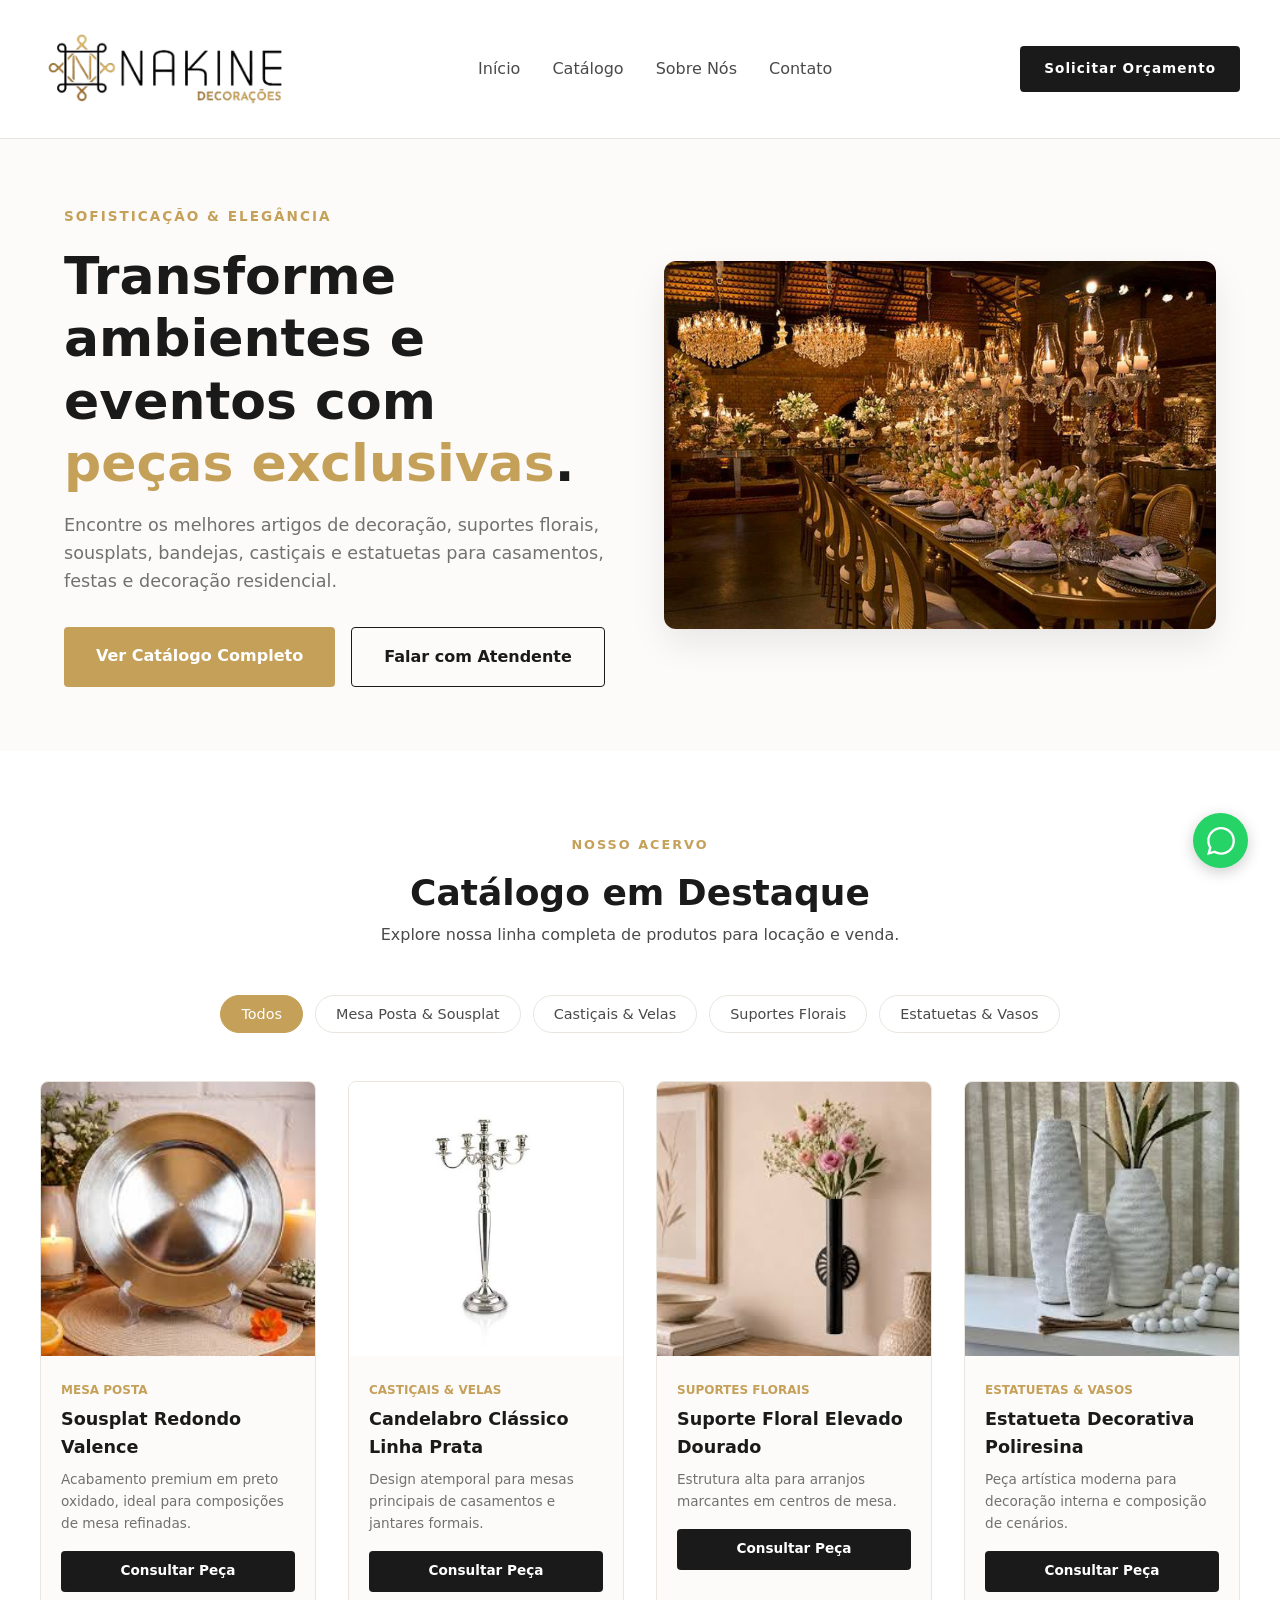
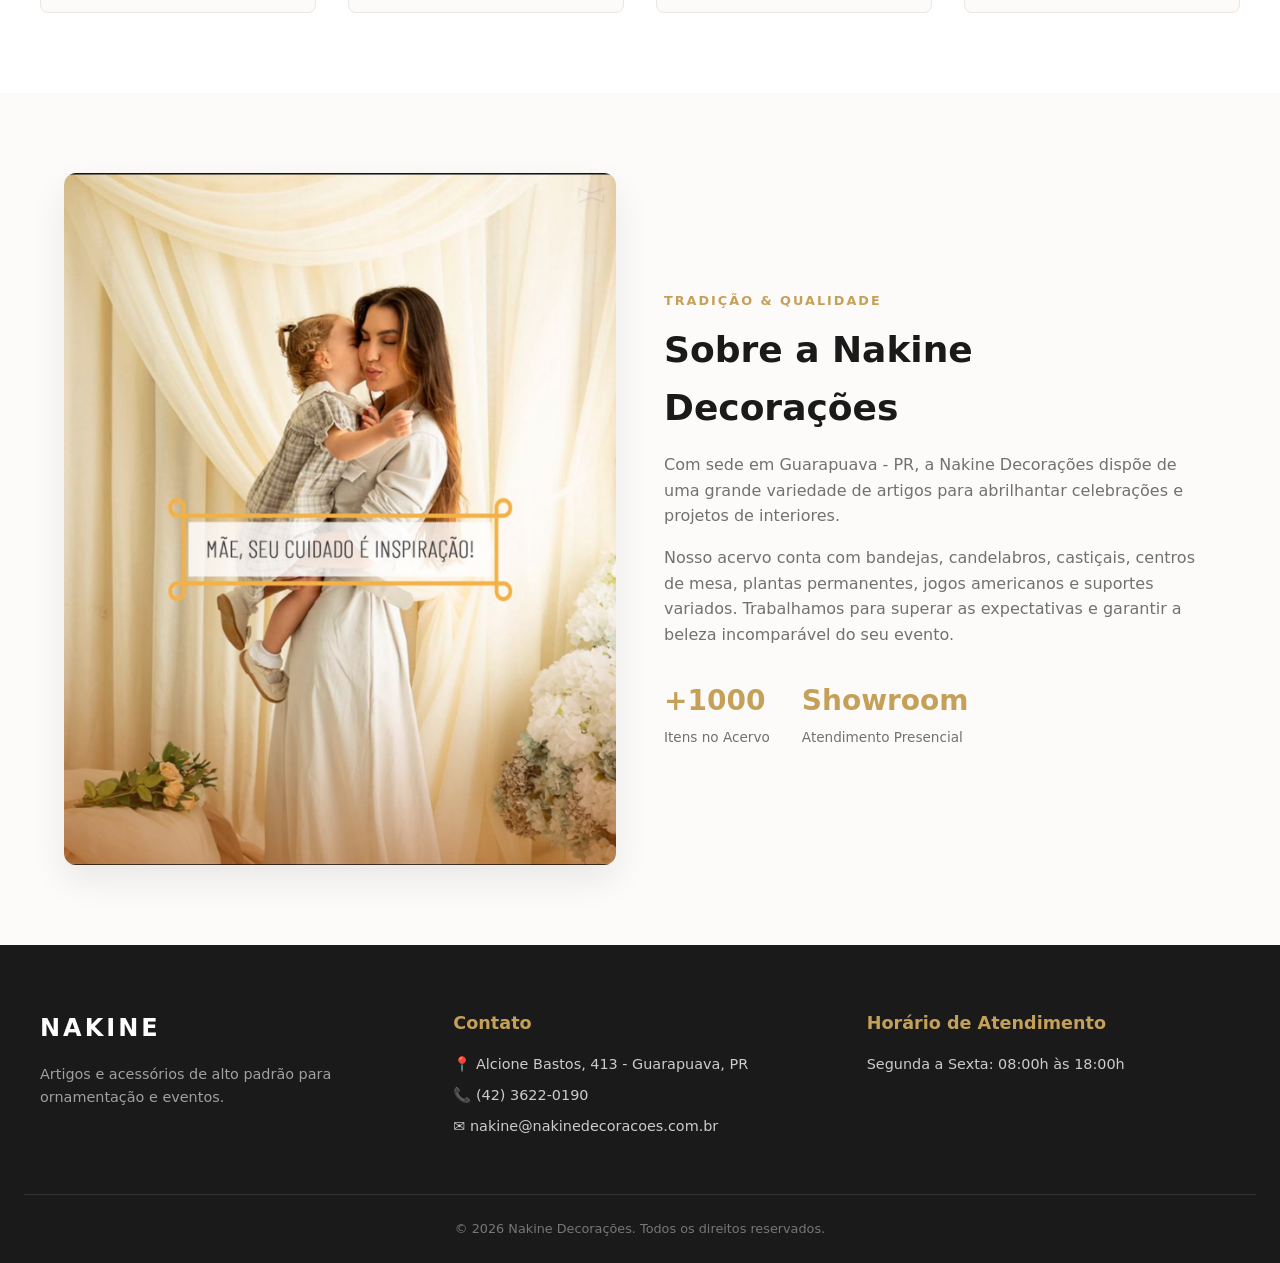
==== index.html @ 9004ef29 "Add files via upload" ====
<!DOCTYPE html>
<html lang="pt-BR" class="scroll-smooth">
<head>
    
    <meta charset="UTF-8">
    <meta name="viewport" content="width=device-width, initial-scale=1.0">
    <link rel="icon" type="image/png" href="xcon.png">
    <title>Nakine Decorações | Artigos de Decoração & Eventos</title>
    <link rel="stylesheet" href="style.css">
</head>
<body class="pagina-body">

    <!-- ========================================== -->
    <!-- CABEÇALHO / NAVBAR                         -->
    <!-- ========================================== -->
    <header class="cabecalho-principal">
        <div class="cabecalho-conteudo">
            
            <div class="menu-logo">
               
                <div class="logo-container">
                     <img src="logo.png" alt="Nakine Decorações" class="logo-img">
                 </div>
    
            </div>

            <nav class="navegacao-menu">
                <a href="#inicio" class="link-menu">Início</a>
                <a href="#catalogo" class="link-menu">Catálogo</a>
                <a href="#sobre" class="link-menu">Sobre Nós</a>
                <a href="#contato" class="link-menu">Contato</a>
            </nav>

            <a href="https://wa.me/554236220190?text=Olá!%20Vim%20pelo%20site%20da%20Nakine%20e%20gostaria%20de%20solicitar%20um%20orçamento." 
               target="_blank" 
               class="botao-contato-topo">
               Solicitar Orçamento
            </a>

        </div>
    </header>


    <!-- ========================================== -->
    <!-- HERO SECTION (SEÇÃO PRINCIPAL)             -->
    <!-- ========================================== -->
    <section id="inicio" class="secao-hero">
        <div class="hero-conteudo">
            <div class="hero-grid">
                
                <div class="hero-coluna-texto">
                    <span class="hero-selo">Sofisticação & Elegância</span>
                    <h1 class="hero-titulo">
                        Transforme ambientes e eventos com <span class="destaque-dourado">peças exclusivas</span>.
                    </h1>
                    <p class="hero-descricao">
                        Encontre os melhores artigos de decoração, suportes florais, sousplats, bandejas, castiçais e estatuetas para casamentos, festas e decoração residencial.
                    </p>

                    <div class="hero-botoes">
                        <a href="#catalogo" class="botao-principal">Ver Catálogo Completo</a>
                        <a href="https://wa.me/554236220190?text=Olá!%20Gostaria%20de%20falar%20com%20um%20atendente." target="_blank" class="botao-secundario">Falar com Atendente</a>
                    </div>
                </div>

                <div class="hero-coluna-imagem">
                    <div class="hero-card-destaque">
                        <img src="img/buffet.jpg" alt="Decoração Nakine" class="hero-imagem">
                    </div>
                </div>

            </div>
        </div>
    </section>


    <!-- ========================================== -->
    <!-- CATÁLOGO DE PRODUTOS                       -->
    <!-- ========================================== -->
    <section id="catalogo" class="secao-catalogo">
        <div class="catalogo-conteudo">
            
            <div class="secao-cabecalho">
                <span class="tag-subtitulo">Nosso Acervo</span>
                <h2 class="secao-titulo">Catálogo em Destaque</h2>
                <p class="secao-descricao">Explore nossa linha completa de produtos para locação e venda.</p>
            </div>

          <div class="catalogo-filtros">
    <!-- A etiqueta 'todos' mostra tudo -->
    <button class="btn-filtro ativo" data-categoria="todos">Todos</button>
    
    <!-- A etiqueta 'souplat' vai filtrar só souplats -->
    <button class="btn-filtro" data-categoria="souplat">Mesa Posta & Sousplat</button>
    
    <!-- A etiqueta 'casticais' vai filtrar só castiçais -->
    <button class="btn-filtro" data-categoria="casticais">Castiçais & Velas</button>

    <!-- A etiqueta 'florais' vai filtrar só suportes florais-->
    <button class="btn-filtro" data-categoria="florais">Suportes Florais</button>

    <!--A etiqueta 'estatuetas_vasos' vai filtrar só Estatuetas e vasos-->
    <button class="btn-filtro" data-categoria="estatuetas_vasos">Estatuetas & Vasos</button>
</div>

            <!-- Grid de Produtos -->
            <div class="catalogo-grid">

                <!-- Produto 1 -->
                <div class="card-produto" data-categoria="souplat">
                    <div class="wrapper-imagem-produto">
                        <img src="img/souplat.jpg" alt="Sousplat Redondo" class="imagem-produto">
                    </div>
                    <div class="info-produto">
                        <span class="categoria-produto">Mesa Posta</span>
                        <h3 class="titulo-produto">Sousplat Redondo Valence</h3>
                        <p class="descricao-produto">Acabamento premium em preto oxidado, ideal para composições de mesa refinadas.</p>
                        <a href="https://wa.me/554236220190?text=Olá!%20Gostaria%20de%20saber%20mais%20sobre%20o%20Sousplat%20Redondo%20Valence." target="_blank" class="btn-produto-orcamento">Consultar Peça</a>
                    </div>
                </div>

                <!-- Produto 2 -->
                <div class="card-produto" data-categoria="casticais">
                    <div class="wrapper-imagem-produto">
                        <img src="img/candelabro.jpg" alt="Candelabro Prata" class="imagem-produto">
                    </div>
                    <div class="info-produto">
                        <span class="categoria-produto">Castiçais & Velas</span>
                        <h3 class="titulo-produto">Candelabro Clássico Linha Prata</h3>
                        <p class="descricao-produto">Design atemporal para mesas principais de casamentos e jantares formais.</p>
                        <a href="https://wa.me/554236220190?text=Olá!%20Gostaria%20de%20saber%20mais%20sobre%20o%20Candelabro%20Clássico." target="_blank" class="btn-produto-orcamento">Consultar Peça</a>
                    </div>
                </div>

                <!-- Produto 3 -->
                <div class="card-produto" data-categoria="florais">
                    <div class="wrapper-imagem-produto">
                        <img src="img/florais.jpg" alt="Suporte Floral" class="imagem-produto">
                    </div>
                    <div class="info-produto">
                        <span class="categoria-produto">Suportes Florais</span>
                        <h3 class="titulo-produto">Suporte Floral Elevado Dourado</h3>
                        <p class="descricao-produto">Estrutura alta para arranjos marcantes em centros de mesa.</p>
                        <a href="https://wa.me/554236220190?text=Olá!%20Gostaria%20de%20saber%20mais%20sobre%20o%20Suporte%20Floral%20Elevado." target="_blank" class="btn-produto-orcamento">Consultar Peça</a>
                    </div>
                </div>

                <!-- Produto 4 -->
                <div class="card-produto" data-categoria="estatuetas_vasos">
                    <div class="wrapper-imagem-produto">
                        <img src="img/vasos.jpg" alt="Estatueta Poliresina" class="imagem-produto">
                    </div>
                    <div class="info-produto">
                        <span class="categoria-produto">Estatuetas & Vasos</span>
                        <h3 class="titulo-produto">Estatueta Decorativa Poliresina</h3>
                        <p class="descricao-produto">Peça artística moderna para decoração interna e composição de cenários.</p>
                        <a href="https://wa.me/554236220190?text=Olá!%20Gostaria%20de%20saber%20mais%20sobre%20a%20Estatueta%20Poliresina." target="_blank" class="btn-produto-orcamento">Consultar Peça</a>
                    </div>
                </div>

            </div>
        </div>
    </section>


    <!-- ========================================== -->
    <!-- SOBRE NÓS                                  -->
    <!-- ========================================== -->
    <section id="sobre" class="secao-sobre">
        <div class="sobre-conteudo">
            <div class="sobre-grid">
                
                <div class="sobre-imagem-box">
                    <img src="img/sobre.jpeg" alt="Showroom Nakine" class="sobre-imagem">
                </div>

                <div class="sobre-texto-box">
                    <span class="tag-subtitulo">Tradição & Qualidade</span>
                    <h2 class="secao-titulo">Sobre a Nakine Decorações</h2>
                    <p class="texto-paragrafo">
                        Com sede em Guarapuava - PR, a Nakine Decorações dispõe de uma grande variedade de artigos para abrilhantar celebrações e projetos de interiores.
                    </p>
                    <p class="texto-paragrafo">
                        Nosso acervo conta com bandejas, candelabros, castiçais, centros de mesa, plantas permanentes, jogos americanos e suportes variados. Trabalhamos para superar as expectativas e garantir a beleza incomparável do seu evento.
                    </p>

                    <div class="sobre-destaques-grid">
                        <div class="item-destaque">
                            <span class="numero-destaque">+1000</span>
                            <span class="legenda-destaque">Itens no Acervo</span>
                        </div>
                        <div class="item-destaque">
                            <span class="numero-destaque">Showroom</span>
                            <span class="legenda-destaque">Atendimento Presencial</span>
                        </div>
                    </div>
                </div>

            </div>
        </div>
    </section>


    <!-- ========================================== -->
    <!-- RODAPÉ & CONTATO                           -->
    <!-- ========================================== -->
    <footer id="contato" class="rodape-principal">
        <div class="rodape-conteudo">
            
            <div class="rodape-coluna">
                <span class="menu-logo-texto cor-branca">NAKINE</span>
                <p class="rodape-descricao">Artigos e acessórios de alto padrão para ornamentação e eventos.</p>
            </div>

            <div class="rodape-coluna">
                <h4 class="rodape-titulo">Contato</h4>
                <p class="rodape-info">📍 Alcione Bastos, 413 - Guarapuava, PR</p>
                <p class="rodape-info">📞 (42) 3622-0190</p>
                <p class="rodape-info">✉️ nakine@nakinedecoracoes.com.br</p>
            </div>

            <div class="rodape-coluna">
                <h4 class="rodape-titulo">Horário de Atendimento</h4>
                <p class="rodape-info">Segunda a Sexta: 08:00h às 18:00h</p>
            </div>

        </div>

        <div class="rodape-bottom">
            <p>© 2026 Nakine Decorações. Todos os direitos reservados.</p>
        </div>
    </footer>

    <!-- Botão Flutuante do WhatsApp -->
    <a href="https://wa.me/554236220190?text=Olá!%20Gostaria%20de%20tirar%20uma%20dúvida." target="_blank" class="whatsapp-flutuante" aria-label="Contato WhatsApp">
        <svg viewBox="0 0 24 24" class="icone-whatsapp">
            <path fill="currentColor" d="M.057 24l1.687-6.163c-1.041-1.804-1.588-3.849-1.587-5.946.003-6.556 5.338-11.891 11.893-11.891 3.181.001 6.167 1.24 8.413 3.488 2.245 2.248 3.481 5.236 3.48 8.414-.003 6.557-5.338 11.892-11.893 11.892-1.99-.001-3.951-.5-5.688-1.448l-6.305 1.654zm6.597-3.807c1.676.995 3.276 1.591 5.392 1.592 5.448 0 9.886-4.434 9.889-9.885.002-5.462-4.415-9.89-9.881-9.892-5.452 0-9.887 4.434-9.889 9.884-.001 2.225.651 3.891 1.746 5.634l-.999 3.648 3.742-.981z"/>
        </svg>
    </a>
        <script>
  // 1. Espera a página carregar toda
  document.addEventListener('DOMContentLoaded', () => {
      
      // 2. Pega todos os botões e todos os cards de produtos da tela
      const botoesFiltro = document.querySelectorAll('.btn-filtro');
      const produtos = document.querySelectorAll('.card-produto');

      // 3. Para cada botão, adiciona um "ouvinte" de clique
      botoesFiltro.forEach(botao => {
          botao.addEventListener('click', () => {
              
              // Remove a cor dourada de destaque de todos os botões
              botoesFiltro.forEach(b => b.classList.remove('ativo'));
              // Coloca a cor dourada de destaque no botão que acabou de ser clicado
              botao.classList.add('ativo');

              // Descobre o nome da categoria do botão clicado (ex: 'souplat', 'casticais' ou 'todos')
              const categoriaSelecionada = botao.getAttribute('data-categoria');

              // 4. Passa olhando produto por produto do catálogo
              produtos.forEach(produto => {
                  const categoriaProduto = produto.getAttribute('data-categoria');

                  // Se for 'todos' OU a categoria do produto for igual à do botão:
                  if (categoriaSelecionada === 'todos' || categoriaSelecionada === categoriaProduto) {
                      produto.style.display = 'block'; // Mostra o produto
                  } else {
                      produto.style.display = 'none';  // Esconde o produto
                  }
              });
          });
      });
  });
</script>

</body>
</html>
---- style.css ----
/* ========================================== */
/* VARIÁVEIS E PALETA DE CORES LUXO           */
/* ========================================== */
:root {
    --cor-fundo: #fcfbf9;
    --cor-card: #ffffff;
    --cor-primaria: #1a1a1a;
    --cor-dourado: #c5a059;
    --cor-dourado-hover: #a38243;
    --cor-texto: #4a4a4a;
    --cor-texto-suave: #717171;
    --cor-borda: #eae6df;
    --cor-whatsapp: #25d366;
    --sombra-suave: 0 10px 30px rgba(0, 0, 0, 0.05);
    --sombra-card: 0 15px 35px rgba(0, 0, 0, 0.08);
    --transicao: all 0.3s cubic-bezier(0.25, 0.8, 0.25, 1);
}

.logo-container {
    display: inline-block; /* Ou flex, dependendo do seu cabeçalho */
    width: 250px;         /* Ajuste para o tamanho VISÍVEL que você deseja para a logo */
    height: 100px;        /* Ajuste para a altura VISÍVEL que você deseja para a logo */
    overflow: hidden;    /* Esconde o que estiver fora do container */
    position: relative;
}

.logo-img {
    width: 100%;          /* Faz a imagem preencher o container */
    height: 100%;         /* Faz a imagem preencher o container */
    object-fit: cover;   /* Esta é a mágica: ela preenche o container cortando as bordas */
    object-position: center; /* Mantém o desenho centralizado */
    position: absolute;
    top: 0;
    left: 0;
}

* {
    margin: 0;
    padding: 0;
    box-sizing: border-box;
    font-family: 'Segoe UI', system-ui, -apple-system, sans-serif;
}

body {
    background-color: var(--cor-fundo);
    color: var(--cor-texto);
    line-height: 1.6;
}

/* ========================================== */
/* CABEÇALHO / NAVBAR                         */
/* ========================================== */
.cabecalho-principal {
    position: sticky;
    top: 0;
    z-index: 1000;
    background-color: rgba(255, 255, 255, 0.95);
    backdrop-filter: blur(10px);
    border-bottom: 1px solid var(--cor-borda);
    padding: 1.2rem 2rem;
}

.cabecalho-conteudo {
    max-width: 1200px;
    margin: 0 auto;
    display: flex;
    justify-content: space-between;
    align-items: center;
}

.menu-logo {
    display: flex;
    flex-direction: column;
}

.menu-logo-texto {
    font-size: 1.5rem;
    font-weight: 800;
    letter-spacing: 3px;
    color: var(--cor-primaria);
}

.menu-logo-subtexto {
    font-size: 0.65rem;
    letter-spacing: 4px;
    color: var(--cor-dourado);
    font-weight: 600;
}

.navegacao-menu {
    display: none;
    gap: 2rem;
}

@media (min-width: 768px) {
    .navegacao-menu {
        display: flex;
    }
}

.link-menu {
    text-decoration: none;
    color: var(--cor-texto);
    font-weight: 500;
    transition: var(--transicao);
}

.link-menu:hover {
    color: var(--cor-dourado);
}

.botao-contato-topo {
    background-color: var(--cor-primaria);
    color: #ffffff;
    text-decoration: none;
    padding: 0.75rem 1.5rem;
    border-radius: 4px;
    font-weight: 600;
    font-size: 0.85rem;
    letter-spacing: 1px;
    transition: var(--transicao);
}

.botao-contato-topo:hover {
    background-color: var(--cor-dourado);
}

/* ========================================== */
/* HERO SECTION                               */
/* ========================================== */
.secao-hero {
    padding: 4rem 1.5rem;
    max-width: 1200px;
    margin: 0 auto;
}

.hero-grid {
    display: grid;
    grid-template-columns: 1fr;
    gap: 3rem;
    align-items: center;
}

@media (min-width: 992px) {
    .hero-grid {
        grid-template-columns: 1fr 1fr;
    }
}

.hero-selo {
    color: var(--cor-dourado);
    font-size: 0.85rem;
    font-weight: 700;
    text-transform: uppercase;
    letter-spacing: 2px;
}

.hero-titulo {
    font-size: 2.5rem;
    color: var(--cor-primaria);
    margin: 1rem 0;
    line-height: 1.2;
}

@media (min-width: 768px) {
    .hero-titulo { 
        font-size: 3.25rem; 
    }
}

.destaque-dourado {
    color: var(--cor-dourado);
}

.hero-descricao {
    color: var(--cor-texto-suave);
    font-size: 1.1rem;
    margin-bottom: 2rem;
}

.hero-botoes {
    display: flex;
    flex-wrap: wrap;
    gap: 1rem;
}

.botao-principal {
    background-color: var(--cor-dourado);
    color: #ffffff;
    padding: 1rem 2rem;
    text-decoration: none;
    font-weight: 600;
    border-radius: 4px;
    transition: var(--transicao);
}

.botao-principal:hover {
    background-color: var(--cor-dourado-hover);
}

.botao-secundario {
    border: 1px solid var(--cor-primaria);
    color: var(--cor-primaria);
    padding: 1rem 2rem;
    text-decoration: none;
    font-weight: 600;
    border-radius: 4px;
    transition: var(--transicao);
}

.botao-secundario:hover {
    background-color: var(--cor-primaria);
    color: #ffffff;
}

.hero-card-destaque {
    border-radius: 12px;
    overflow: hidden;
    box-shadow: var(--sombra-card);
}

.hero-imagem {
    width: 100%;
    height: 100%;
    object-fit: cover;
    display: block;
}

/* ========================================== */
/* CATÁLOGO                                   */
/* ========================================== */
.secao-catalogo {
    padding: 5rem 1.5rem;
    background-color: #ffffff;
}

.catalogo-conteudo {
    max-width: 1200px;
    margin: 0 auto;
}

.secao-cabecalho {
    text-align: center;
    margin-bottom: 3rem;
}

.tag-subtitulo {
    color: var(--cor-dourado);
    text-transform: uppercase;
    letter-spacing: 2px;
    font-size: 0.8rem;
    font-weight: 700;
}

.secao-titulo {
    font-size: 2.25rem;
    color: var(--cor-primaria);
    margin-top: 0.5rem;
}

.catalogo-filtros {
    display: flex;
    justify-content: center;
    gap: 0.75rem;
    flex-wrap: wrap;
    margin-bottom: 3rem;
}

.btn-filtro {
    background: transparent;
    border: 1px solid var(--cor-borda);
    padding: 0.6rem 1.25rem;
    border-radius: 50px;
    cursor: pointer;
    font-size: 0.9rem;
    color: var(--cor-texto);
    transition: var(--transicao);
}

.btn-filtro.ativo, .btn-filtro:hover {
    background-color: var(--cor-dourado);
    color: #ffffff;
    border-color: var(--cor-dourado);
}

.catalogo-grid {
    display: grid;
    grid-template-columns: 1fr;
    gap: 2rem;
}

@media (min-width: 640px) {
    .catalogo-grid { 
        grid-template-columns: repeat(2, 1fr); 
    }
}

@media (min-width: 992px) {
    .catalogo-grid { 
        grid-template-columns: repeat(4, 1fr); 
    }
}

.card-produto {
    background-color: var(--cor-fundo);
    border-radius: 8px;
    overflow: hidden;
    border: 1px solid var(--cor-borda);
    transition: var(--transicao);
}

.card-produto:hover {
    transform: translateY(-5px);
    box-shadow: var(--sombra-card);
}

.wrapper-imagem-produto {
    aspect-ratio: 1/1;
    overflow: hidden;
}

.imagem-produto {
    width: 100%;
    height: 100%;
    object-fit: cover;
    transition: var(--transicao);
}

.card-produto:hover .imagem-produto {
    transform: scale(1.05);
}

.info-produto {
    padding: 1.25rem;
}

.categoria-produto {
    font-size: 0.75rem;
    color: var(--cor-dourado);
    font-weight: 700;
    text-transform: uppercase;
}

.titulo-produto {
    font-size: 1.1rem;
    color: var(--cor-primaria);
    margin: 0.25rem 0 0.5rem;
}

.descricao-produto {
    font-size: 0.85rem;
    color: var(--cor-texto-suave);
    margin-bottom: 1rem;
}

.btn-produto-orcamento {
    display: block;
    text-align: center;
    background-color: var(--cor-primaria);
    color: #ffffff;
    text-decoration: none;
    padding: 0.6rem;
    border-radius: 4px;
    font-size: 0.85rem;
    font-weight: 600;
    transition: var(--transicao);
}

.btn-produto-orcamento:hover {
    background-color: var(--cor-dourado);
}

/* ========================================== */
/* SOBRE NÓS                                  */
/* ========================================== */
.secao-sobre {
    padding: 5rem 1.5rem;
    max-width: 1200px;
    margin: 0 auto;
}

.sobre-grid {
    display: grid;
    grid-template-columns: 1fr;
    gap: 3rem;
    align-items: center;
}

@media (min-width: 992px) {
    .sobre-grid { 
        grid-template-columns: 1fr 1fr; 
    }
}

.sobre-imagem-box {
    border-radius: 12px;
    overflow: hidden;
    box-shadow: var(--sombra-card);
}

.sobre-imagem {
    width: 100%;
    height: 100%;
    object-fit: cover;
    display: block;
}

.texto-paragrafo {
    margin-top: 1rem;
    color: var(--cor-texto-suave);
}

.sobre-destaques-grid {
    display: flex;
    gap: 2rem;
    margin-top: 2rem;
}

.numero-destaque {
    display: block;
    font-size: 1.75rem;
    font-weight: 800;
    color: var(--cor-dourado);
}

.legenda-destaque {
    font-size: 0.85rem;
    color: var(--cor-texto-suave);
}

/* ========================================== */
/* RODAPÉ & CONTATO                           */
/* ========================================== */
.rodape-principal {
    background-color: var(--cor-primaria);
    color: #ffffff;
    padding: 4rem 1.5rem 1.5rem;
}

.rodape-conteudo {
    max-width: 1200px;
    margin: 0 auto;
    display: grid;
    grid-template-columns: 1fr;
    gap: 2.5rem;
    margin-bottom: 3rem;
}

@media (min-width: 768px) {
    .rodape-conteudo { 
        grid-template-columns: repeat(3, 1fr); 
    }
}

.cor-branca { 
    color: #ffffff; 
}

.rodape-descricao {
    color: #a0a0a0;
    font-size: 0.9rem;
    margin-top: 1rem;
}

.rodape-titulo {
    font-size: 1.1rem;
    color: var(--cor-dourado);
    margin-bottom: 1rem;
}

.rodape-info {
    color: #cccccc;
    font-size: 0.9rem;
    margin-bottom: 0.5rem;
}

.rodape-bottom {
    text-align: center;
    border-top: 1px solid #333333;
    padding-top: 1.5rem;
    color: #777777;
    font-size: 0.8rem;
}

/* Botão Flutuante do WhatsApp */
.whatsapp-flutuante {
    position: fixed;
    bottom: 2rem;
    right: 2rem;
    width: 55px;
    height: 55px;
    background-color: var(--cor-whatsapp);
    color: #ffffff;
    border-radius: 50%;
    display: flex;
    align-items: center;
    justify-content: center;
    box-shadow: 0 4px 15px rgba(0,0,0,0.2);
    z-index: 1000;
    transition: var(--transicao);
}

.whatsapp-flutuante:hover {
    transform: scale(1.1);
}

.icone-whatsapp {
    width: 28px;
    height: 28px;
}
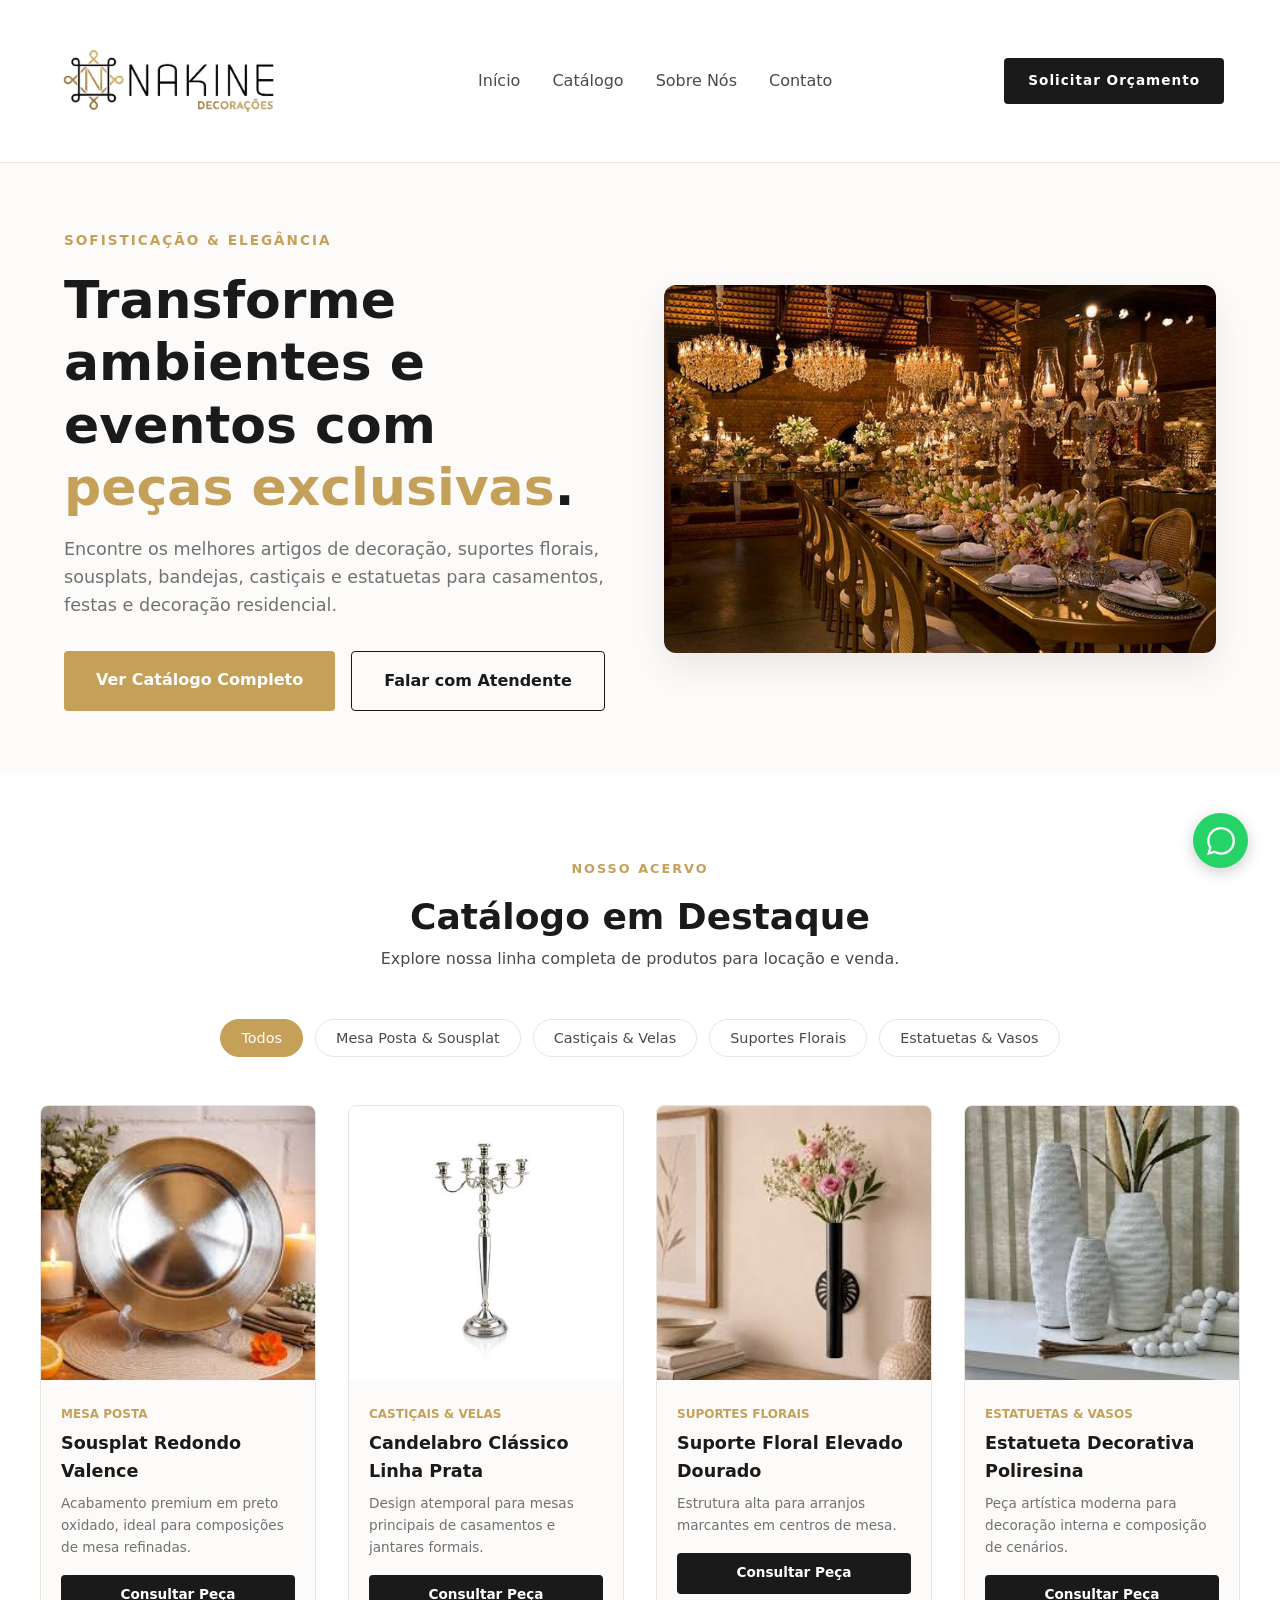
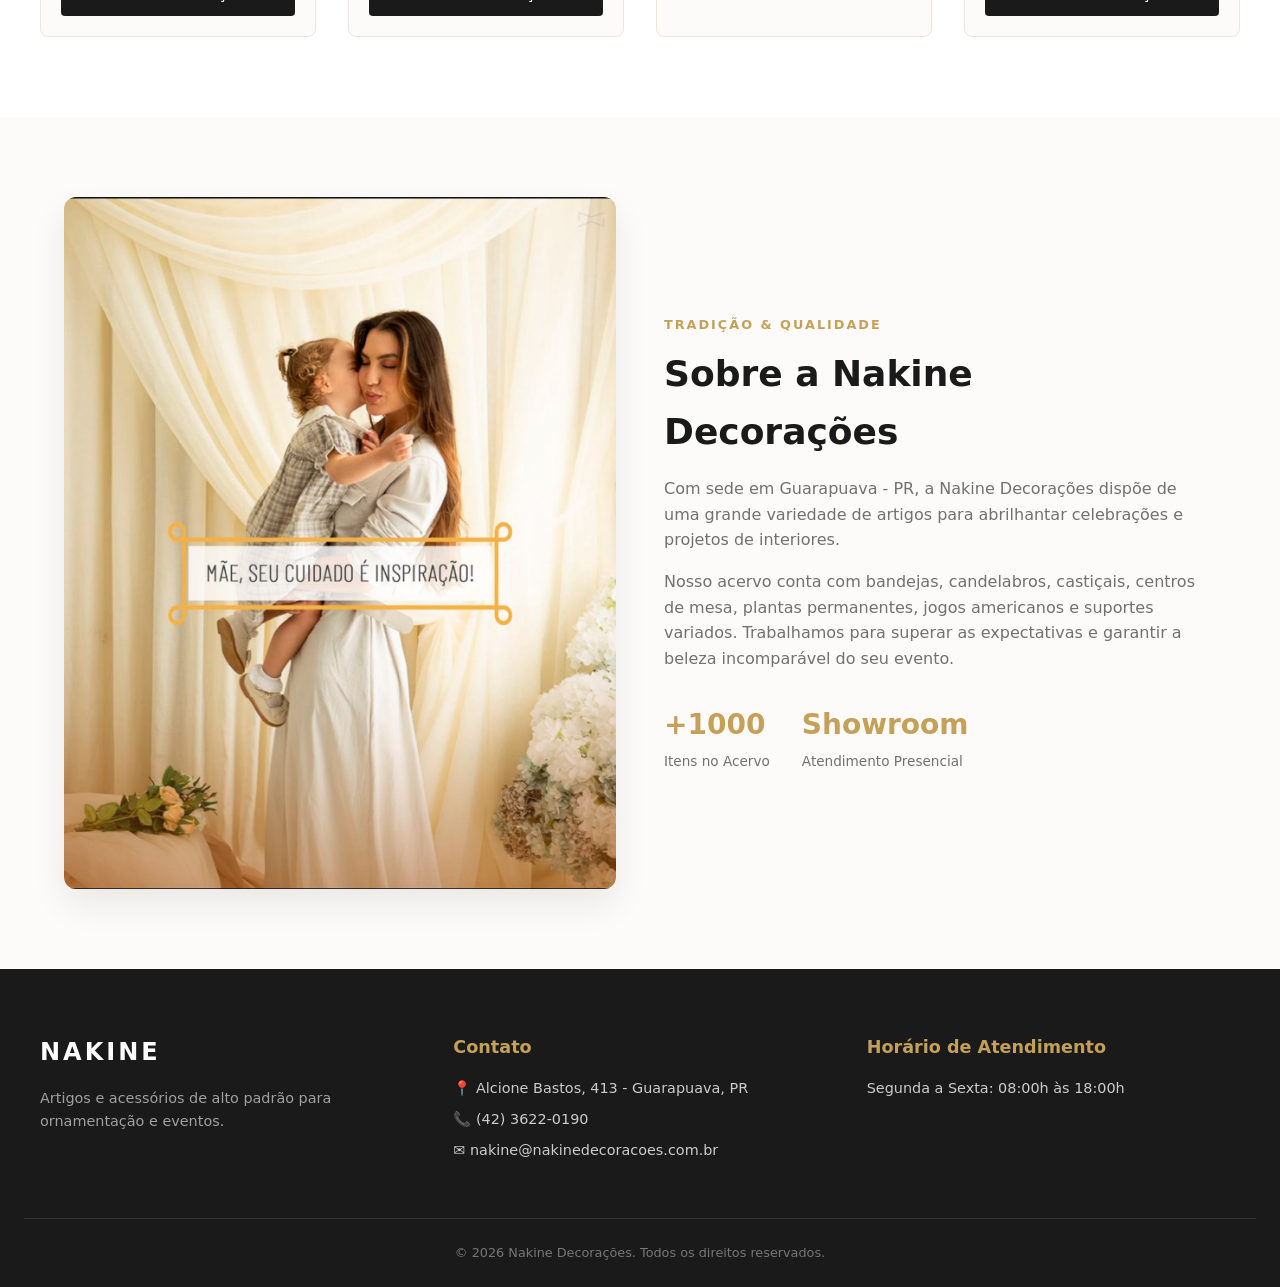
==== commit b0685d35: "Add files via upload" ====
--- a/index.html
+++ b/index.html
@@ -271,6 +271,30 @@
           });
       });
   });
+  let ultimoScroll = 0;
+const header = document.querySelector('.cabecalho-principal'); // use a classe do seu cabeçalho
+
+window.addEventListener('scroll', () => {
+  const scrollAtual = window.scrollY;
+
+  // Garante que o header fique visível no topo absoluto da página
+  if (scrollAtual <= 0) {
+    header.classList.remove('header-escondido');
+    return;
+  }
+
+  // Se rolou para baixo (e passou de 50px), esconde o header
+  if (scrollAtual > ultimoScroll && scrollAtual > 50) {
+    header.classList.add('header-escondido');
+  } 
+  // Se rolou para cima, mostra o header novamente
+  else if (scrollAtual < ultimoScroll) {
+    header.classList.remove('header-escondido');
+  }
+
+  ultimoScroll = scrollAtual;
+});
+
 </script>
 
 </body>
--- a/style.css
+++ b/style.css
@@ -25,7 +25,7 @@
 }
 
 .logo-img {
-    width: 100%;          /* Faz a imagem preencher o container */
+    width: 90%;          /* Faz a imagem preencher o container */
     height: 100%;         /* Faz a imagem preencher o container */
     object-fit: cover;   /* Esta é a mágica: ela preenche o container cortando as bordas */
     object-position: center; /* Mantém o desenho centralizado */
@@ -50,15 +50,38 @@
 /* ========================================== */
 /* CABEÇALHO / NAVBAR                         */
 /* ========================================== */
+
+/* Estilo base do seu cabeçalho */
+.header-container {
+  position: fixed;
+  top: 0;
+  left: 0;
+  width: 100%;
+  z-index: 1000;
+  transition: transform 0.3s ease; /* Faz a animação ficar suave */
+}
+
+
 .cabecalho-principal {
-    position: sticky;
     top: 0;
     z-index: 1000;
     background-color: rgba(255, 255, 255, 0.95);
     backdrop-filter: blur(10px);
     border-bottom: 1px solid var(--cor-borda);
     padding: 1.2rem 2rem;
-}
+    position:sticky;
+    left: 0;
+    width: 100%;
+    z-index: 1000;
+    transition: transform 0.3s ease; /* Faz a animação ficar suave */
+}
+
+/* Classe que esconde o cabeçalho empurrando-o para cima */
+.header-escondido {
+  transform: translateY(-100%);
+}
+
+/* Classe que esconde o cabeçalho empurrando-o para cima */
 
 .cabecalho-conteudo {
     max-width: 1200px;
@@ -66,6 +89,9 @@
     display: flex;
     justify-content: space-between;
     align-items: center;
+    width: 100%;
+    padding: 12px 16px; 
+    box-sizing: border-box;
 }
 
 .menu-logo {
@@ -507,4 +533,4 @@
 .icone-whatsapp {
     width: 28px;
     height: 28px;
-}+}
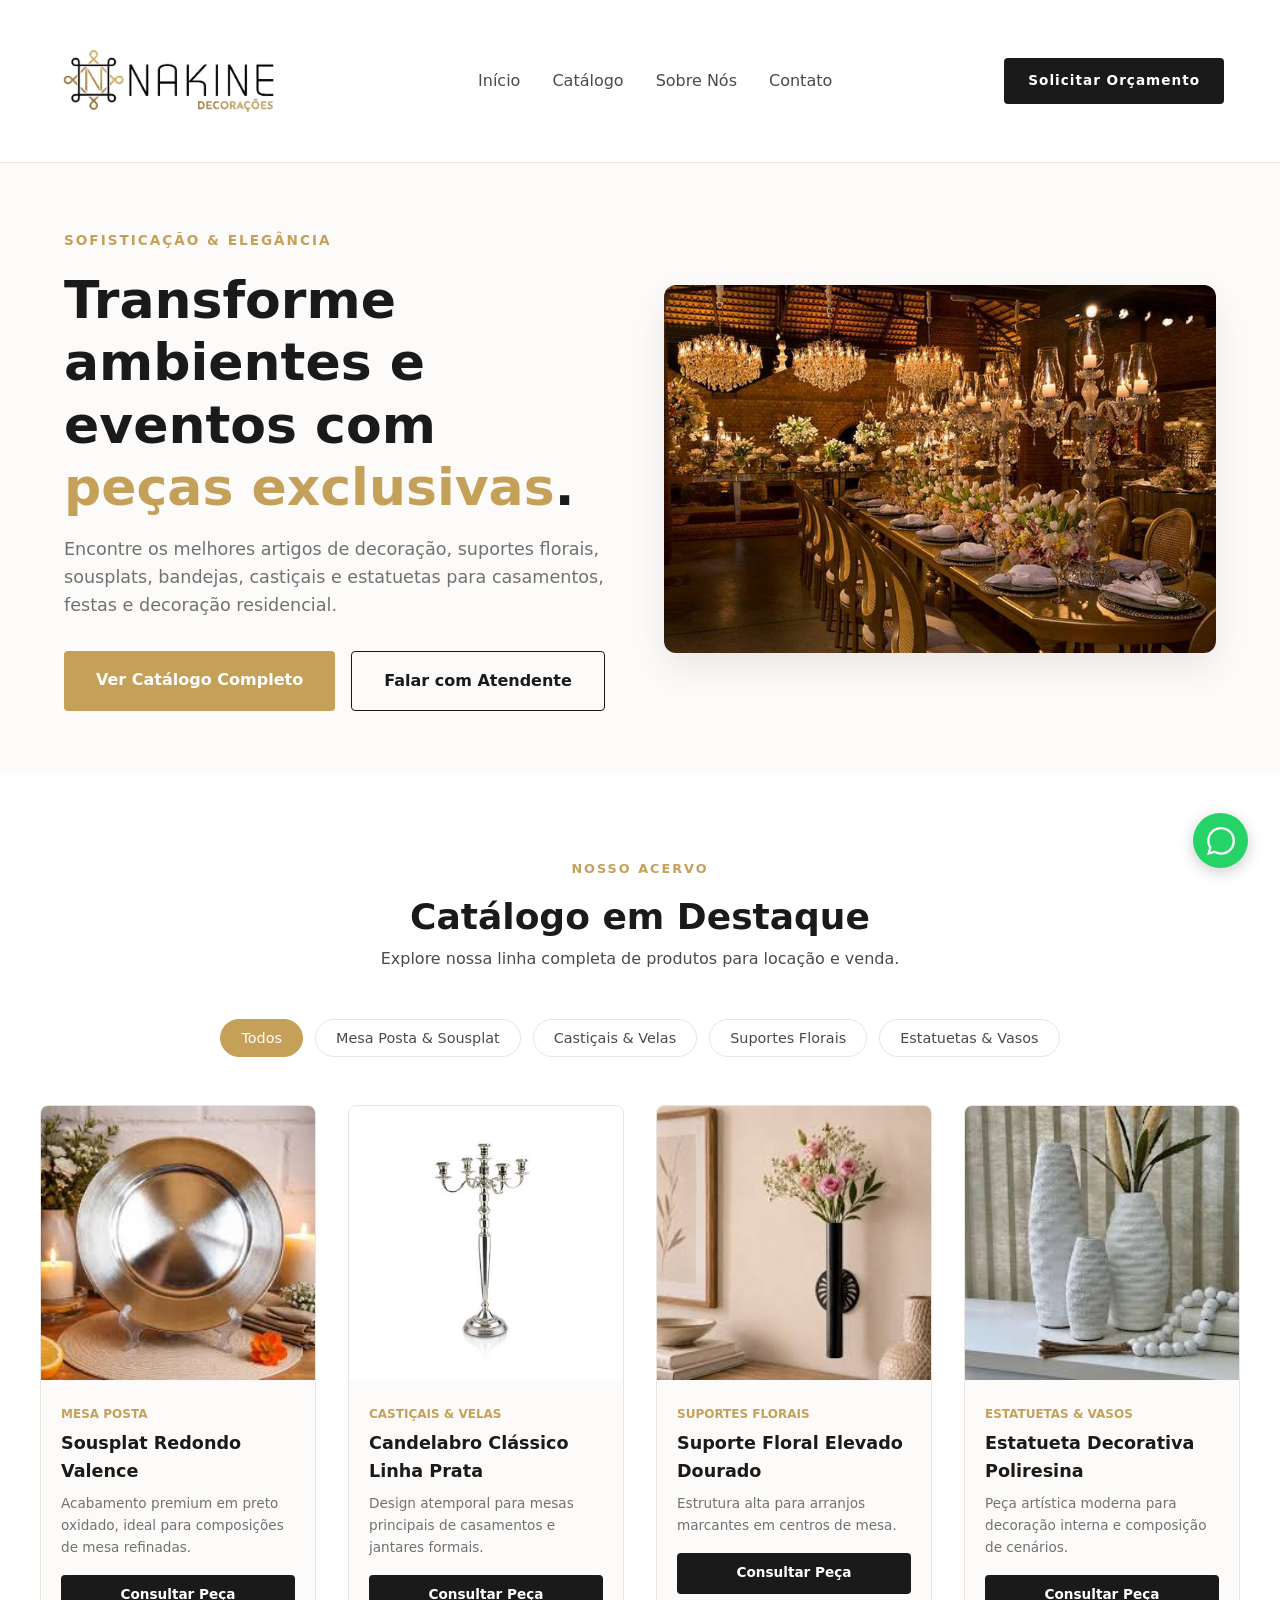
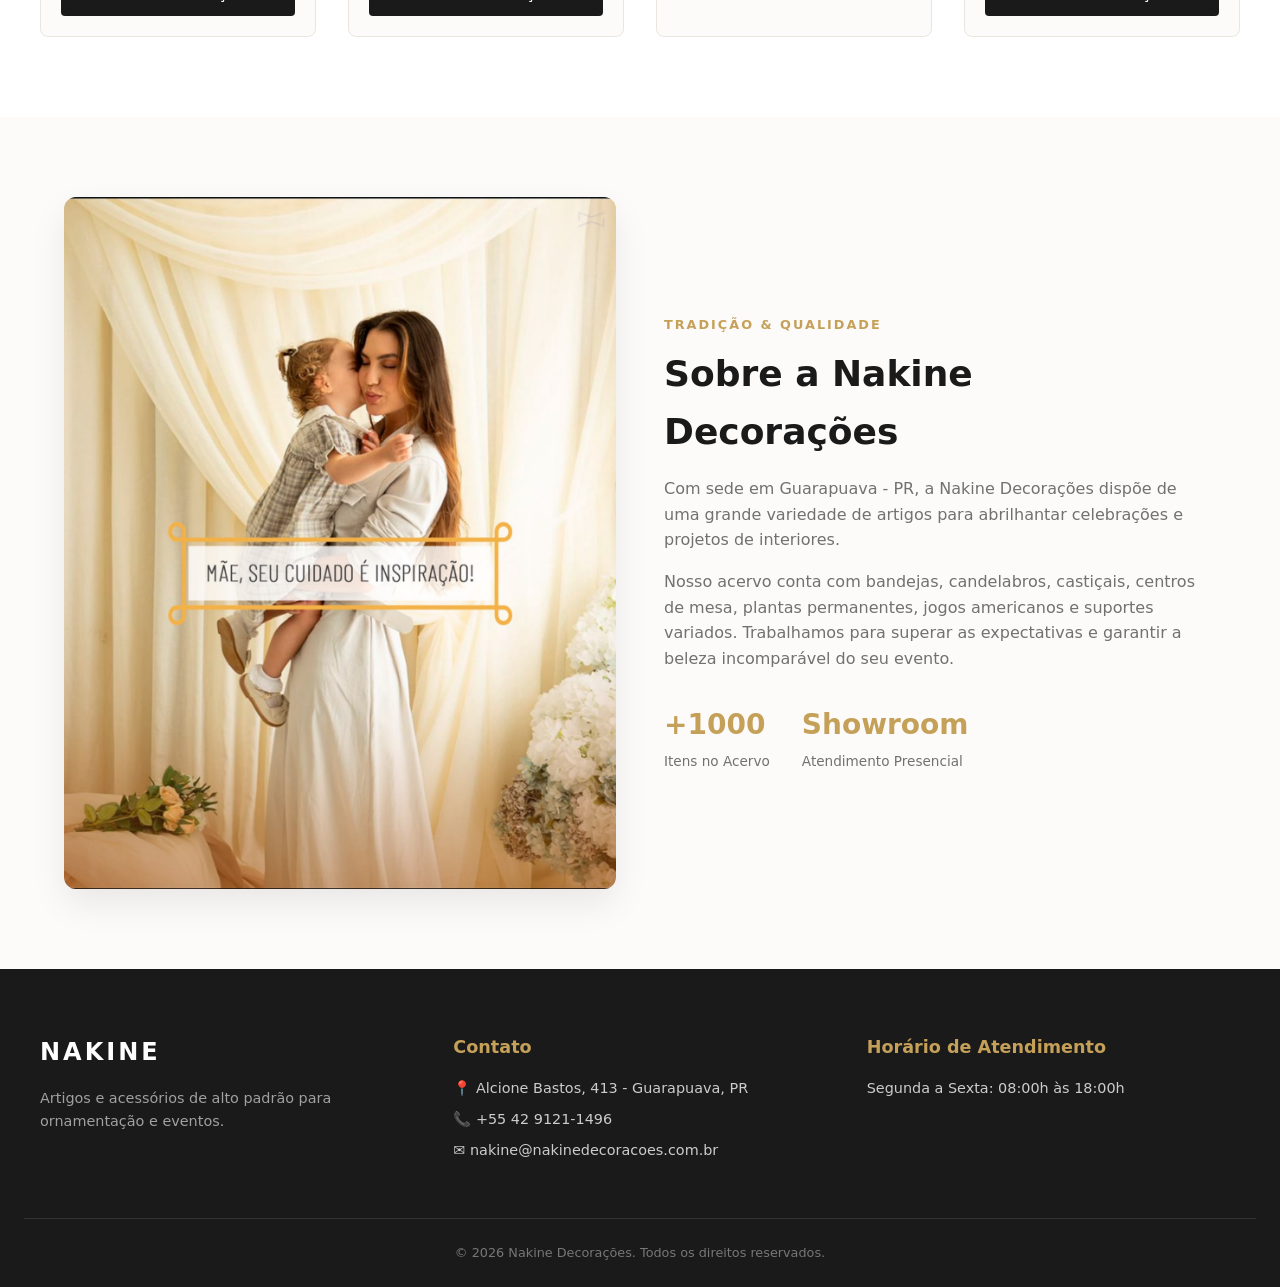
==== commit 1dc7780a: "Add files via upload" ====
--- a/index.html
+++ b/index.html
@@ -31,7 +31,7 @@
                 <a href="#contato" class="link-menu">Contato</a>
             </nav>
 
-            <a href="https://wa.me/554236220190?text=Olá!%20Vim%20pelo%20site%20da%20Nakine%20e%20gostaria%20de%20solicitar%20um%20orçamento." 
+            <a href="https://wa.me/+55429121-1496?text=Olá!%20Vim%20pelo%20site%20da%20Nakine%20e%20gostaria%20de%20solicitar%20um%20orçamento." 
                target="_blank" 
                class="botao-contato-topo">
                Solicitar Orçamento
@@ -59,7 +59,7 @@
 
                     <div class="hero-botoes">
                         <a href="#catalogo" class="botao-principal">Ver Catálogo Completo</a>
-                        <a href="https://wa.me/554236220190?text=Olá!%20Gostaria%20de%20falar%20com%20um%20atendente." target="_blank" class="botao-secundario">Falar com Atendente</a>
+                        <a href="https://wa.me/554291211496?text=Olá!%20Gostaria%20de%20falar%20com%20um%20atendente." target="_blank" class="botao-secundario">Falar com Atendente</a>
                     </div>
                 </div>
 
@@ -115,7 +115,7 @@
                         <span class="categoria-produto">Mesa Posta</span>
                         <h3 class="titulo-produto">Sousplat Redondo Valence</h3>
                         <p class="descricao-produto">Acabamento premium em preto oxidado, ideal para composições de mesa refinadas.</p>
-                        <a href="https://wa.me/554236220190?text=Olá!%20Gostaria%20de%20saber%20mais%20sobre%20o%20Sousplat%20Redondo%20Valence." target="_blank" class="btn-produto-orcamento">Consultar Peça</a>
+                        <a href="https://wa.me/554291211496?text=Olá!%20Gostaria%20de%20saber%20mais%20sobre%20o%20Sousplat%20Redondo%20Valence." target="_blank" class="btn-produto-orcamento">Consultar Peça</a>
                     </div>
                 </div>
 
@@ -128,7 +128,7 @@
                         <span class="categoria-produto">Castiçais & Velas</span>
                         <h3 class="titulo-produto">Candelabro Clássico Linha Prata</h3>
                         <p class="descricao-produto">Design atemporal para mesas principais de casamentos e jantares formais.</p>
-                        <a href="https://wa.me/554236220190?text=Olá!%20Gostaria%20de%20saber%20mais%20sobre%20o%20Candelabro%20Clássico." target="_blank" class="btn-produto-orcamento">Consultar Peça</a>
+                        <a href="https://wa.me/554291211496?text=Olá!%20Gostaria%20de%20saber%20mais%20sobre%20o%20Candelabro%20Clássico." target="_blank" class="btn-produto-orcamento">Consultar Peça</a>
                     </div>
                 </div>
 
@@ -141,7 +141,7 @@
                         <span class="categoria-produto">Suportes Florais</span>
                         <h3 class="titulo-produto">Suporte Floral Elevado Dourado</h3>
                         <p class="descricao-produto">Estrutura alta para arranjos marcantes em centros de mesa.</p>
-                        <a href="https://wa.me/554236220190?text=Olá!%20Gostaria%20de%20saber%20mais%20sobre%20o%20Suporte%20Floral%20Elevado." target="_blank" class="btn-produto-orcamento">Consultar Peça</a>
+                        <a href="https://wa.me/554291211496?text=Olá!%20Gostaria%20de%20saber%20mais%20sobre%20o%20Suporte%20Floral%20Elevado." target="_blank" class="btn-produto-orcamento">Consultar Peça</a>
                     </div>
                 </div>
 
@@ -154,7 +154,7 @@
                         <span class="categoria-produto">Estatuetas & Vasos</span>
                         <h3 class="titulo-produto">Estatueta Decorativa Poliresina</h3>
                         <p class="descricao-produto">Peça artística moderna para decoração interna e composição de cenários.</p>
-                        <a href="https://wa.me/554236220190?text=Olá!%20Gostaria%20de%20saber%20mais%20sobre%20a%20Estatueta%20Poliresina." target="_blank" class="btn-produto-orcamento">Consultar Peça</a>
+                        <a href="https://wa.me/554291211496?text=Olá!%20Gostaria%20de%20saber%20mais%20sobre%20a%20Estatueta%20Poliresina." target="_blank" class="btn-produto-orcamento">Consultar Peça</a>
                     </div>
                 </div>
 
@@ -215,7 +215,7 @@
             <div class="rodape-coluna">
                 <h4 class="rodape-titulo">Contato</h4>
                 <p class="rodape-info">📍 Alcione Bastos, 413 - Guarapuava, PR</p>
-                <p class="rodape-info">📞 (42) 3622-0190</p>
+                <p class="rodape-info">📞 +55 42 9121-1496 </p>
                 <p class="rodape-info">✉️ nakine@nakinedecoracoes.com.br</p>
             </div>
 
@@ -232,7 +232,7 @@
     </footer>
 
     <!-- Botão Flutuante do WhatsApp -->
-    <a href="https://wa.me/554236220190?text=Olá!%20Gostaria%20de%20tirar%20uma%20dúvida." target="_blank" class="whatsapp-flutuante" aria-label="Contato WhatsApp">
+    <a href="https://wa.me/554291211496?text=Olá!%20Gostaria%20de%20tirar%20uma%20dúvida." target="_blank" class="whatsapp-flutuante" aria-label="Contato WhatsApp">
         <svg viewBox="0 0 24 24" class="icone-whatsapp">
             <path fill="currentColor" d="M.057 24l1.687-6.163c-1.041-1.804-1.588-3.849-1.587-5.946.003-6.556 5.338-11.891 11.893-11.891 3.181.001 6.167 1.24 8.413 3.488 2.245 2.248 3.481 5.236 3.48 8.414-.003 6.557-5.338 11.892-11.893 11.892-1.99-.001-3.951-.5-5.688-1.448l-6.305 1.654zm6.597-3.807c1.676.995 3.276 1.591 5.392 1.592 5.448 0 9.886-4.434 9.889-9.885.002-5.462-4.415-9.89-9.881-9.892-5.452 0-9.887 4.434-9.889 9.884-.001 2.225.651 3.891 1.746 5.634l-.999 3.648 3.742-.981z"/>
         </svg>
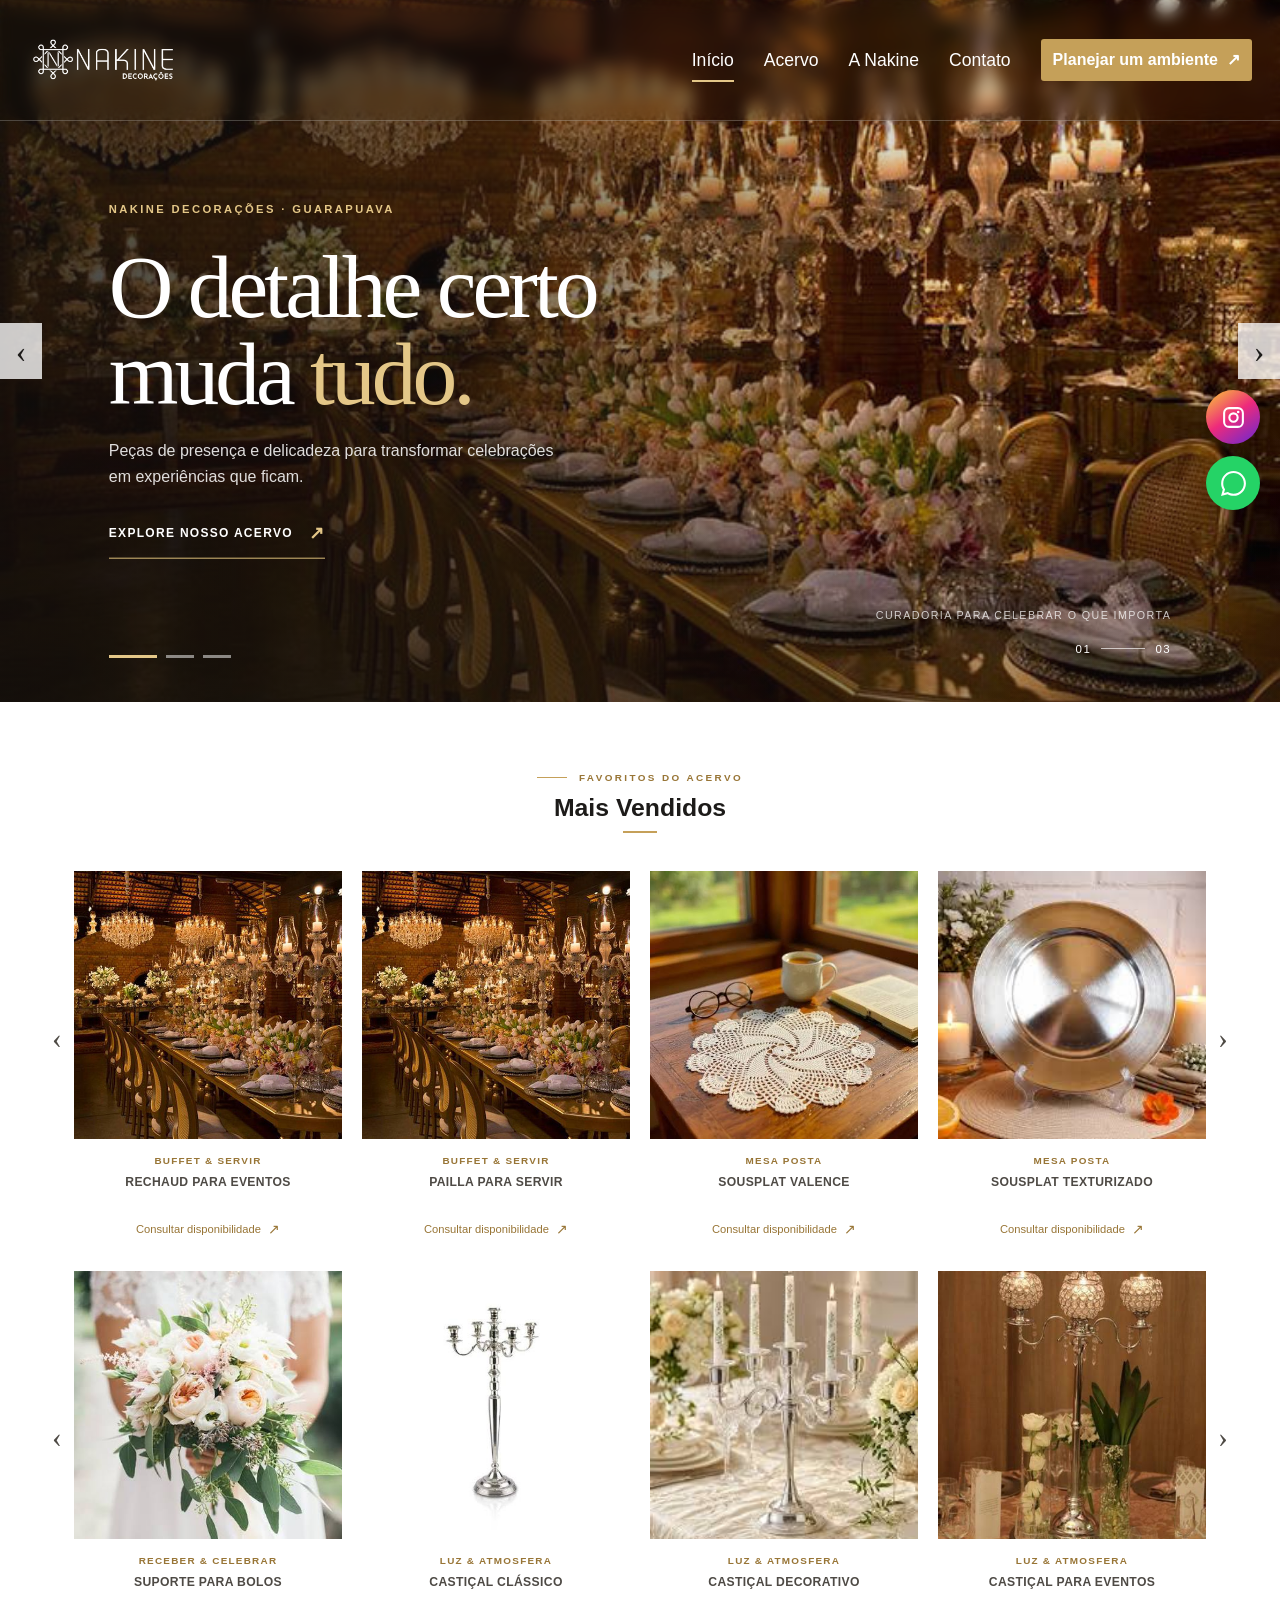
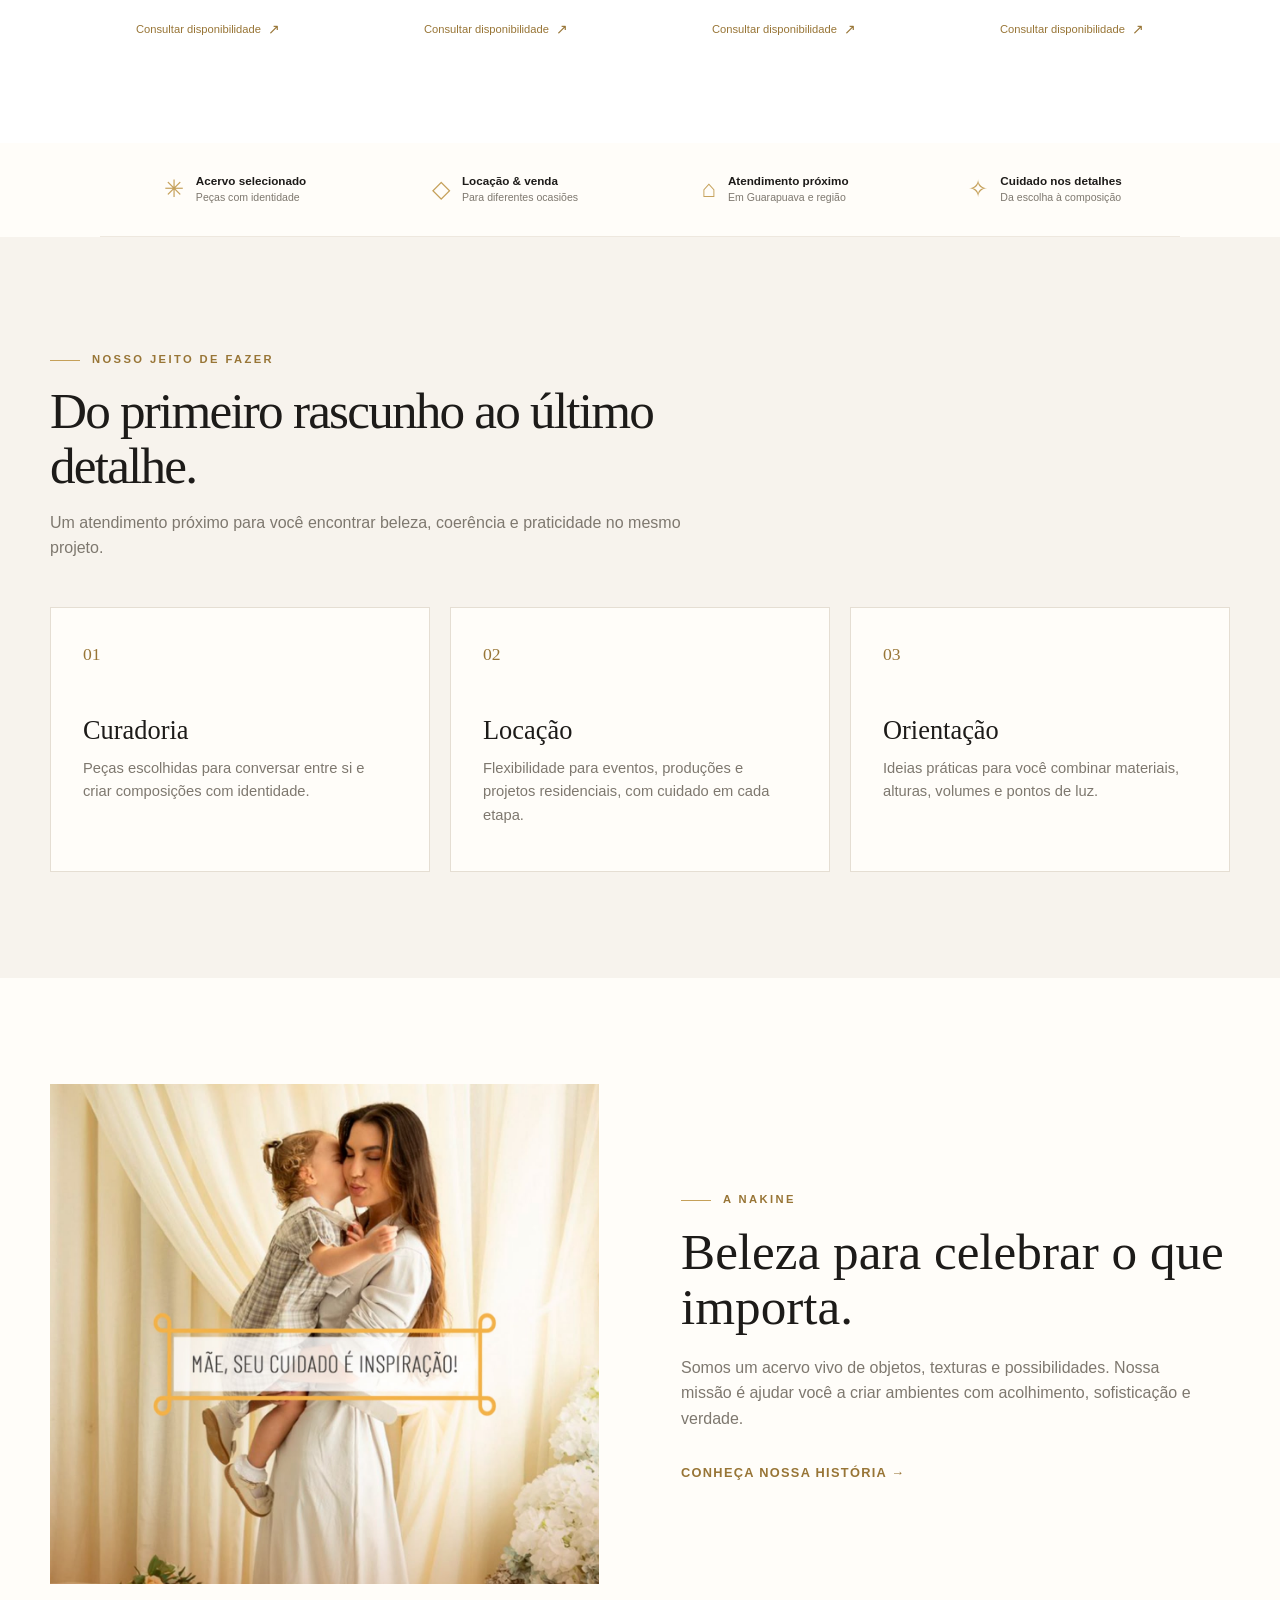
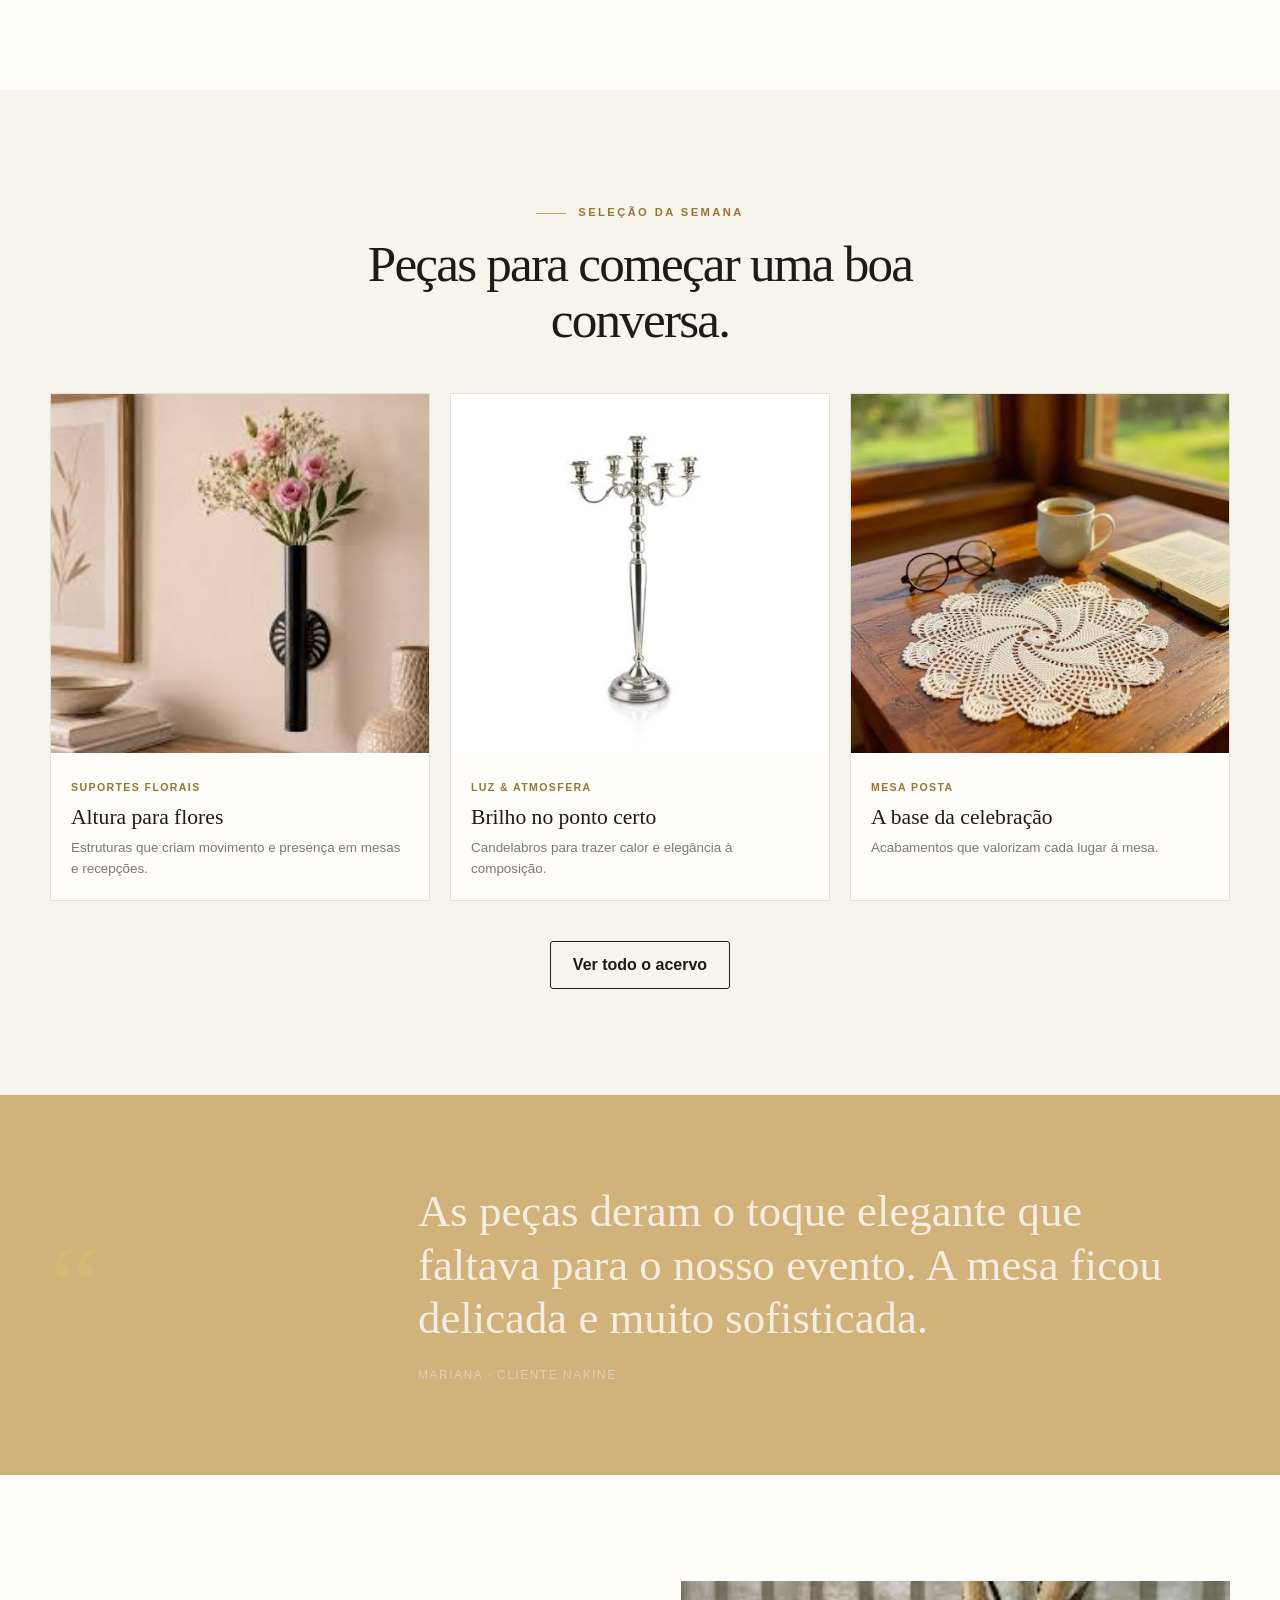
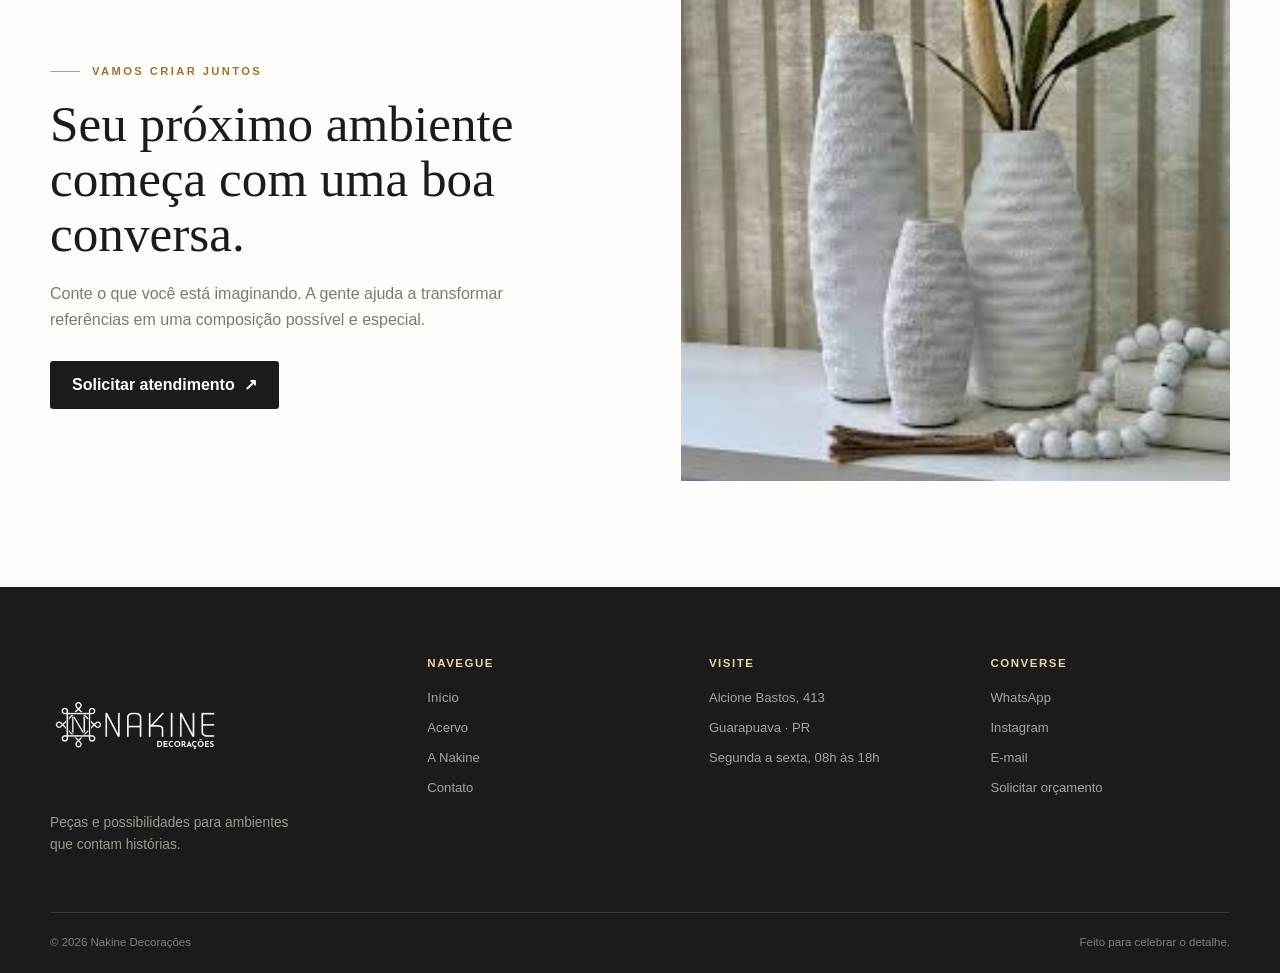
==== commit 7bffb1d8: "Add files via upload" ====
--- a/index.html
+++ b/index.html
@@ -1,301 +1,191 @@
 <!DOCTYPE html>
-<html lang="pt-BR" class="scroll-smooth">
+<html lang="pt-BR">
 <head>
-    
     <meta charset="UTF-8">
     <meta name="viewport" content="width=device-width, initial-scale=1.0">
-    <link rel="icon" type="image/png" href="xcon.png">
-    <title>Nakine Decorações | Artigos de Decoração & Eventos</title>
+    <meta name="description" content="Nakine Decorações: curadoria de peças para eventos, casamentos e ambientes que acolhem.">
+    <meta name="theme-color" content="#f7f3ed">
+    <link rel="icon" type="image/png" href="img/xcon.png">
     <link rel="stylesheet" href="style.css">
+    <title>Nakine | Decoração que permanece</title>
 </head>
-<body class="pagina-body">
-
-    <!-- ========================================== -->
-    <!-- CABEÇALHO / NAVBAR                         -->
-    <!-- ========================================== -->
-    <header class="cabecalho-principal">
-        <div class="cabecalho-conteudo">
-            
-            <div class="menu-logo">
-               
-                <div class="logo-container">
-                     <img src="logo.png" alt="Nakine Decorações" class="logo-img">
-                 </div>
-    
-            </div>
-
-            <nav class="navegacao-menu">
-                <a href="#inicio" class="link-menu">Início</a>
-                <a href="#catalogo" class="link-menu">Catálogo</a>
-                <a href="#sobre" class="link-menu">Sobre Nós</a>
-                <a href="#contato" class="link-menu">Contato</a>
+<body data-page="inicio">
+    <header class="site-header home-header">
+        <div class="header-inner">
+            <a class="brand" href="index.html" aria-label="Nakine, página inicial"><img src="../logo.png" alt="Nakine Decorações"></a>
+            <button class="menu-toggle" type="button" aria-label="Abrir menu" aria-expanded="false">☰</button>
+            <nav class="site-nav" aria-label="Navegação principal">
+                <a href="index.html" class="is-active">Início</a>
+                <a href="catalogo.html">Acervo</a>
+                <a href="sobre.html">A Nakine</a>
+                <a href="contato.html">Contato</a>
             </nav>
-
-            <a href="https://wa.me/+55429121-1496?text=Olá!%20Vim%20pelo%20site%20da%20Nakine%20e%20gostaria%20de%20solicitar%20um%20orçamento." 
-               target="_blank" 
-               class="botao-contato-topo">
-               Solicitar Orçamento
-            </a>
-
+            <a class="header-cta" href="contato.html">Planejar um ambiente <span>↗</span></a>
         </div>
     </header>
 
+    <main>
+        <section class="home-hero" data-hero-carousel aria-label="Destaques Nakine">
+            <div class="hero-slides">
+                <article class="hero-slide is-active" aria-hidden="false">
+                    <img src="../img/buffet.jpg" alt="Mesa de buffet preparada com peças decorativas" fetchpriority="high">
+                    <div class="hero-shade"></div>
+                    <div class="hero-slide-content">
+                        <span class="hero-kicker">Nakine Decorações · Guarapuava</span>
+                        <h1>O detalhe certo muda <em>tudo.</em></h1>
+                        <p>Peças de presença e delicadeza para transformar celebrações em experiências que ficam.</p>
+                        <a class="hero-link" href="catalogo.html">Explore nosso acervo <span>↗</span></a>
+                    </div>
+                    <span class="hero-slide-index">01 <i></i> 03</span>
+                </article>
+                <article class="hero-slide" aria-hidden="true">
+                    <img src="../img/sobre.jpeg" alt="Composição de decoração Nakine em ambiente de celebração" loading="lazy">
+                    <div class="hero-shade"></div>
+                    <div class="hero-slide-content">
+                        <span class="hero-kicker">Momentos feitos para durar</span>
+                        <h2>Uma mesa. Muitas <em>memórias.</em></h2>
+                        <p>Encontre a combinação que traduz o clima especial do seu evento.</p>
+                        <a class="hero-link" href="contato.html">Conte sua ideia <span>↗</span></a>
+                    </div>
+                    <span class="hero-slide-index">02 <i></i> 03</span>
+                </article>
+                <article class="hero-slide" aria-hidden="true">
+                    <img src="../img/florais/florais.jpg" alt="Suporte floral Nakine compondo uma decoração" loading="lazy">
+                    <div class="hero-shade"></div>
+                    <div class="hero-slide-content">
+                        <span class="hero-kicker">Acervo com curadoria</span>
+                        <h2>Beleza em cada <em>composição.</em></h2>
+                        <p>Texturas, alturas e formas escolhidas para criar ambientes com personalidade.</p>
+                        <a class="hero-link" href="catalogo.html">Descubra as peças <span>↗</span></a>
+                    </div>
+                    <span class="hero-slide-index">03 <i></i> 03</span>
+                </article>
+            </div>
+            <button class="hero-arrow hero-arrow-prev" type="button" aria-label="Destaque anterior">‹</button>
+            <button class="hero-arrow hero-arrow-next" type="button" aria-label="Próximo destaque">›</button>
+            <div class="hero-pagination" aria-label="Selecionar destaque"></div>
+            <div class="hero-caption">Curadoria para celebrar o que importa</div>
+        </section>
 
-    <!-- ========================================== -->
-    <!-- HERO SECTION (SEÇÃO PRINCIPAL)             -->
-    <!-- ========================================== -->
-    <section id="inicio" class="secao-hero">
-        <div class="hero-conteudo">
-            <div class="hero-grid">
-                
-                <div class="hero-coluna-texto">
-                    <span class="hero-selo">Sofisticação & Elegância</span>
-                    <h1 class="hero-titulo">
-                        Transforme ambientes e eventos com <span class="destaque-dourado">peças exclusivas</span>.
-                    </h1>
-                    <p class="hero-descricao">
-                        Encontre os melhores artigos de decoração, suportes florais, sousplats, bandejas, castiçais e estatuetas para casamentos, festas e decoração residencial.
-                    </p>
+        <section class="best-sellers" aria-labelledby="best-sellers-title">
+            <div class="best-sellers-container">
+                <header class="best-sellers-heading">
+                    <span class="eyebrow">Favoritos do acervo</span>
+                    <h2 id="best-sellers-title">Mais Vendidos</h2>
+                    <span class="heading-rule"></span>
+                </header>
 
-                    <div class="hero-botoes">
-                        <a href="#catalogo" class="botao-principal">Ver Catálogo Completo</a>
-                        <a href="https://wa.me/554291211496?text=Olá!%20Gostaria%20de%20falar%20com%20um%20atendente." target="_blank" class="botao-secundario">Falar com Atendente</a>
+                <div class="product-carousel-row" data-product-carousel aria-label="Mais vendidos para servir e compor">
+                    <button class="product-carousel-arrow previous" type="button" aria-label="Produtos anteriores">‹</button>
+                    <div class="product-carousel-window">
+                        <div class="product-carousel-track">
+                            <article class="showcase-product"><a class="showcase-image" href="catalogo.html"><img src="../img/buffet.jpg" alt="Rechaud para buffet Nakine" loading="lazy"></a><span>Buffet & servir</span><h3>Rechaud para eventos</h3><a class="showcase-link" href="https://wa.me/554291211496?text=Ol%C3%A1%2C%20gostaria%20de%20consultar%20a%20disponibilidade%20de%20rechaud." target="_blank" rel="noopener">Consultar disponibilidade <b>↗</b></a></article>
+                            <article class="showcase-product"><a class="showcase-image" href="catalogo.html"><img src="../img/buffet.jpg" alt="Pailla para serviço de buffet Nakine" loading="lazy"></a><span>Buffet & servir</span><h3>Pailla para servir</h3><a class="showcase-link" href="https://wa.me/554291211496?text=Ol%C3%A1%2C%20gostaria%20de%20consultar%20a%20disponibilidade%20de%20pailla." target="_blank" rel="noopener">Consultar disponibilidade <b>↗</b></a></article>
+                            <article class="showcase-product"><a class="showcase-image" href="catalogo.html"><img src="../img/sousplat/sousplat1.jpg" alt="Sousplat redondo para mesa posta" loading="lazy"></a><span>Mesa posta</span><h3>Sousplat Valence</h3><a class="showcase-link" href="https://wa.me/554291211496?text=Ol%C3%A1%2C%20gostaria%20de%20consultar%20a%20disponibilidade%20do%20sousplat%20Valence." target="_blank" rel="noopener">Consultar disponibilidade <b>↗</b></a></article>
+                            <article class="showcase-product"><a class="showcase-image" href="catalogo.html"><img src="../img/sousplat/souplat.jpg" alt="Sousplat texturizado Nakine" loading="lazy"></a><span>Mesa posta</span><h3>Sousplat texturizado</h3><a class="showcase-link" href="https://wa.me/554291211496?text=Ol%C3%A1%2C%20gostaria%20de%20consultar%20a%20disponibilidade%20de%20sousplats." target="_blank" rel="noopener">Consultar disponibilidade <b>↗</b></a></article>
+                            <article class="showcase-product"><a class="showcase-image" href="catalogo.html"><img src="../img/sousplat/sousplat 2.jpg" alt="Composição de sousplats Nakine" loading="lazy"></a><span>Mesa posta</span><h3>Sousplat para receber</h3><a class="showcase-link" href="https://wa.me/554291211496?text=Ol%C3%A1%2C%20gostaria%20de%20conhecer%20os%20modelos%20de%20sousplat." target="_blank" rel="noopener">Consultar disponibilidade <b>↗</b></a></article>
+                            <article class="showcase-product"><a class="showcase-image" href="catalogo.html"><img src="../img/florais/florais.jpg" alt="Suporte para doces em composição de mesa" loading="lazy"></a><span>Receber & celebrar</span><h3>Suporte para doces</h3><a class="showcase-link" href="https://wa.me/554291211496?text=Ol%C3%A1%2C%20gostaria%20de%20consultar%20a%20disponibilidade%20de%20suporte%20para%20doces." target="_blank" rel="noopener">Consultar disponibilidade <b>↗</b></a></article>
+                        </div>
                     </div>
+                    <button class="product-carousel-arrow next" type="button" aria-label="Próximos produtos">›</button>
                 </div>
 
-                <div class="hero-coluna-imagem">
-                    <div class="hero-card-destaque">
-                        <img src="img/buffet.jpg" alt="Decoração Nakine" class="hero-imagem">
-                    </div>
-                </div>
-
-            </div>
-        </div>
-    </section>
-
-
-    <!-- ========================================== -->
-    <!-- CATÁLOGO DE PRODUTOS                       -->
-    <!-- ========================================== -->
-    <section id="catalogo" class="secao-catalogo">
-        <div class="catalogo-conteudo">
-            
-            <div class="secao-cabecalho">
-                <span class="tag-subtitulo">Nosso Acervo</span>
-                <h2 class="secao-titulo">Catálogo em Destaque</h2>
-                <p class="secao-descricao">Explore nossa linha completa de produtos para locação e venda.</p>
-            </div>
-
-          <div class="catalogo-filtros">
-    <!-- A etiqueta 'todos' mostra tudo -->
-    <button class="btn-filtro ativo" data-categoria="todos">Todos</button>
-    
-    <!-- A etiqueta 'souplat' vai filtrar só souplats -->
-    <button class="btn-filtro" data-categoria="souplat">Mesa Posta & Sousplat</button>
-    
-    <!-- A etiqueta 'casticais' vai filtrar só castiçais -->
-    <button class="btn-filtro" data-categoria="casticais">Castiçais & Velas</button>
-
-    <!-- A etiqueta 'florais' vai filtrar só suportes florais-->
-    <button class="btn-filtro" data-categoria="florais">Suportes Florais</button>
-
-    <!--A etiqueta 'estatuetas_vasos' vai filtrar só Estatuetas e vasos-->
-    <button class="btn-filtro" data-categoria="estatuetas_vasos">Estatuetas & Vasos</button>
-</div>
-
-            <!-- Grid de Produtos -->
-            <div class="catalogo-grid">
-
-                <!-- Produto 1 -->
-                <div class="card-produto" data-categoria="souplat">
-                    <div class="wrapper-imagem-produto">
-                        <img src="img/souplat.jpg" alt="Sousplat Redondo" class="imagem-produto">
-                    </div>
-                    <div class="info-produto">
-                        <span class="categoria-produto">Mesa Posta</span>
-                        <h3 class="titulo-produto">Sousplat Redondo Valence</h3>
-                        <p class="descricao-produto">Acabamento premium em preto oxidado, ideal para composições de mesa refinadas.</p>
-                        <a href="https://wa.me/554291211496?text=Olá!%20Gostaria%20de%20saber%20mais%20sobre%20o%20Sousplat%20Redondo%20Valence." target="_blank" class="btn-produto-orcamento">Consultar Peça</a>
-                    </div>
-                </div>
-
-                <!-- Produto 2 -->
-                <div class="card-produto" data-categoria="casticais">
-                    <div class="wrapper-imagem-produto">
-                        <img src="img/candelabro.jpg" alt="Candelabro Prata" class="imagem-produto">
-                    </div>
-                    <div class="info-produto">
-                        <span class="categoria-produto">Castiçais & Velas</span>
-                        <h3 class="titulo-produto">Candelabro Clássico Linha Prata</h3>
-                        <p class="descricao-produto">Design atemporal para mesas principais de casamentos e jantares formais.</p>
-                        <a href="https://wa.me/554291211496?text=Olá!%20Gostaria%20de%20saber%20mais%20sobre%20o%20Candelabro%20Clássico." target="_blank" class="btn-produto-orcamento">Consultar Peça</a>
-                    </div>
-                </div>
-
-                <!-- Produto 3 -->
-                <div class="card-produto" data-categoria="florais">
-                    <div class="wrapper-imagem-produto">
-                        <img src="img/florais.jpg" alt="Suporte Floral" class="imagem-produto">
-                    </div>
-                    <div class="info-produto">
-                        <span class="categoria-produto">Suportes Florais</span>
-                        <h3 class="titulo-produto">Suporte Floral Elevado Dourado</h3>
-                        <p class="descricao-produto">Estrutura alta para arranjos marcantes em centros de mesa.</p>
-                        <a href="https://wa.me/554291211496?text=Olá!%20Gostaria%20de%20saber%20mais%20sobre%20o%20Suporte%20Floral%20Elevado." target="_blank" class="btn-produto-orcamento">Consultar Peça</a>
-                    </div>
-                </div>
-
-                <!-- Produto 4 -->
-                <div class="card-produto" data-categoria="estatuetas_vasos">
-                    <div class="wrapper-imagem-produto">
-                        <img src="img/vasos.jpg" alt="Estatueta Poliresina" class="imagem-produto">
-                    </div>
-                    <div class="info-produto">
-                        <span class="categoria-produto">Estatuetas & Vasos</span>
-                        <h3 class="titulo-produto">Estatueta Decorativa Poliresina</h3>
-                        <p class="descricao-produto">Peça artística moderna para decoração interna e composição de cenários.</p>
-                        <a href="https://wa.me/554291211496?text=Olá!%20Gostaria%20de%20saber%20mais%20sobre%20a%20Estatueta%20Poliresina." target="_blank" class="btn-produto-orcamento">Consultar Peça</a>
-                    </div>
-                </div>
-
-            </div>
-        </div>
-    </section>
-
-
-    <!-- ========================================== -->
-    <!-- SOBRE NÓS                                  -->
-    <!-- ========================================== -->
-    <section id="sobre" class="secao-sobre">
-        <div class="sobre-conteudo">
-            <div class="sobre-grid">
-                
-                <div class="sobre-imagem-box">
-                    <img src="img/sobre.jpeg" alt="Showroom Nakine" class="sobre-imagem">
-                </div>
-
-                <div class="sobre-texto-box">
-                    <span class="tag-subtitulo">Tradição & Qualidade</span>
-                    <h2 class="secao-titulo">Sobre a Nakine Decorações</h2>
-                    <p class="texto-paragrafo">
-                        Com sede em Guarapuava - PR, a Nakine Decorações dispõe de uma grande variedade de artigos para abrilhantar celebrações e projetos de interiores.
-                    </p>
-                    <p class="texto-paragrafo">
-                        Nosso acervo conta com bandejas, candelabros, castiçais, centros de mesa, plantas permanentes, jogos americanos e suportes variados. Trabalhamos para superar as expectativas e garantir a beleza incomparável do seu evento.
-                    </p>
-
-                    <div class="sobre-destaques-grid">
-                        <div class="item-destaque">
-                            <span class="numero-destaque">+1000</span>
-                            <span class="legenda-destaque">Itens no Acervo</span>
-                        </div>
-                        <div class="item-destaque">
-                            <span class="numero-destaque">Showroom</span>
-                            <span class="legenda-destaque">Atendimento Presencial</span>
+                <div class="product-carousel-row" data-product-carousel aria-label="Mais vendidos para decorar">
+                    <button class="product-carousel-arrow previous" type="button" aria-label="Produtos anteriores">‹</button>
+                    <div class="product-carousel-window">
+                        <div class="product-carousel-track">
+                            <article class="showcase-product"><a class="showcase-image" href="catalogo.html"><img src="../img/florais/florais 2.jpg" alt="Suporte para bolo em composição floral" loading="lazy"></a><span>Receber & celebrar</span><h3>Suporte para bolos</h3><a class="showcase-link" href="https://wa.me/554291211496?text=Ol%C3%A1%2C%20gostaria%20de%20consultar%20a%20disponibilidade%20de%20suporte%20para%20bolos." target="_blank" rel="noopener">Consultar disponibilidade <b>↗</b></a></article>
+                            <article class="showcase-product"><a class="showcase-image" href="catalogo.html"><img src="../img/candelabro/candelabro.jpg" alt="Castiçal clássico para decoração" loading="lazy"></a><span>Luz & atmosfera</span><h3>Castiçal clássico</h3><a class="showcase-link" href="https://wa.me/554291211496?text=Ol%C3%A1%2C%20gostaria%20de%20consultar%20a%20disponibilidade%20de%20casti%C3%A7ais." target="_blank" rel="noopener">Consultar disponibilidade <b>↗</b></a></article>
+                            <article class="showcase-product"><a class="showcase-image" href="catalogo.html"><img src="../img/candelabro/candelabro 2.jpg" alt="Castiçal decorativo Nakine" loading="lazy"></a><span>Luz & atmosfera</span><h3>Castiçal decorativo</h3><a class="showcase-link" href="https://wa.me/554291211496?text=Ol%C3%A1%2C%20gostaria%20de%20conhecer%20os%20modelos%20de%20casti%C3%A7ais." target="_blank" rel="noopener">Consultar disponibilidade <b>↗</b></a></article>
+                            <article class="showcase-product"><a class="showcase-image" href="catalogo.html"><img src="../img/candelabro/candelabro 3.jpg" alt="Castiçal para mesa de evento" loading="lazy"></a><span>Luz & atmosfera</span><h3>Castiçal para eventos</h3><a class="showcase-link" href="https://wa.me/554291211496?text=Ol%C3%A1%2C%20gostaria%20de%20consultar%20casti%C3%A7ais%20para%20meu%20evento." target="_blank" rel="noopener">Consultar disponibilidade <b>↗</b></a></article>
+                            <article class="showcase-product"><a class="showcase-image" href="catalogo.html"><img src="../img/vasos/vasos 1.jpg" alt="Vaso de ferro para composição decorativa" loading="lazy"></a><span>Vasos & objetos</span><h3>Vaso de ferro</h3><a class="showcase-link" href="https://wa.me/554291211496?text=Ol%C3%A1%2C%20gostaria%20de%20consultar%20a%20disponibilidade%20de%20vasos%20de%20ferro." target="_blank" rel="noopener">Consultar disponibilidade <b>↗</b></a></article>
+                            <article class="showcase-product"><a class="showcase-image" href="catalogo.html"><img src="../img/vasos/vasos 2.jpg" alt="Vaso decorativo em ferro Nakine" loading="lazy"></a><span>Vasos & objetos</span><h3>Vaso decorativo</h3><a class="showcase-link" href="https://wa.me/554291211496?text=Ol%C3%A1%2C%20gostaria%20de%20conhecer%20os%20modelos%20de%20vasos%20de%20ferro." target="_blank" rel="noopener">Consultar disponibilidade <b>↗</b></a></article>
                         </div>
                     </div>
+                    <button class="product-carousel-arrow next" type="button" aria-label="Próximos produtos">›</button>
                 </div>
+            </div>
+        </section>
 
+        <section class="benefit-strip" aria-label="Vantagens Nakine">
+            <div><span class="benefit-icon">✳</span><p><strong>Acervo selecionado</strong><small>Peças com identidade</small></p></div>
+            <div><span class="benefit-icon">◇</span><p><strong>Locação & venda</strong><small>Para diferentes ocasiões</small></p></div>
+            <div><span class="benefit-icon">⌂</span><p><strong>Atendimento próximo</strong><small>Em Guarapuava e região</small></p></div>
+            <div><span class="benefit-icon">✧</span><p><strong>Cuidado nos detalhes</strong><small>Da escolha à composição</small></p></div>
+        </section>
+
+        <section class="section section-tint">
+            <div class="container">
+                <div class="section-heading reveal">
+                    <span class="eyebrow">Nosso jeito de fazer</span>
+                    <h2>Do primeiro rascunho ao último detalhe.</h2>
+                    <p>Um atendimento próximo para você encontrar beleza, coerência e praticidade no mesmo projeto.</p>
+                </div>
+                <div class="service-grid">
+                    <article class="service-card reveal"><span class="service-index">01</span><h3>Curadoria</h3><p>Peças escolhidas para conversar entre si e criar composições com identidade.</p></article>
+                    <article class="service-card reveal"><span class="service-index">02</span><h3>Locação</h3><p>Flexibilidade para eventos, produções e projetos residenciais, com cuidado em cada etapa.</p></article>
+                    <article class="service-card reveal"><span class="service-index">03</span><h3>Orientação</h3><p>Ideias práticas para você combinar materiais, alturas, volumes e pontos de luz.</p></article>
+                </div>
             </div>
+        </section>
+
+        <section class="section">
+            <div class="container split">
+                <img class="split-image reveal" src="../img/sobre.jpeg" alt="Ambiente de casamento com decoração delicada">
+                <div class="split-copy reveal">
+                    <span class="eyebrow">A Nakine</span>
+                    <h2>Beleza para celebrar o que importa.</h2>
+                    <p>Somos um acervo vivo de objetos, texturas e possibilidades. Nossa missão é ajudar você a criar ambientes com acolhimento, sofisticação e verdade.</p>
+                    <a class="text-link" href="sobre.html">Conheça nossa história →</a>
+                </div>
+            </div>
+        </section>
+
+        <section class="section section-tint">
+            <div class="container">
+                <div class="section-heading center reveal">
+                    <span class="eyebrow">Seleção da semana</span>
+                    <h2>Peças para começar uma boa conversa.</h2>
+                </div>
+                <div class="product-grid">
+                    <article class="product-card reveal"><img src="../img/florais/florais.jpg" alt="Suporte floral Nakine" loading="lazy"><div class="product-info"><small>Suportes florais</small><h3>Altura para flores</h3><p>Estruturas que criam movimento e presença em mesas e recepções.</p></div></article>
+                    <article class="product-card reveal"><img src="../img/candelabro/candelabro.jpg" alt="Candelabro Nakine" loading="lazy"><div class="product-info"><small>Luz & atmosfera</small><h3>Brilho no ponto certo</h3><p>Candelabros para trazer calor e elegância à composição.</p></div></article>
+                    <article class="product-card reveal"><img src="../img/sousplat/sousplat1.jpg" alt="Sousplat Nakine" loading="lazy"><div class="product-info"><small>Mesa posta</small><h3>A base da celebração</h3><p>Acabamentos que valorizam cada lugar à mesa.</p></div></article>
+                </div>
+                <div class="product-more"><a class="button button-outline" href="catalogo.html">Ver todo o acervo</a></div>
+            </div>
+        </section>
+
+        <section class="quote-band">
+            <div class="container">
+                <div class="quote-mark">“</div>
+                <div><blockquote>As peças deram o toque elegante que faltava para o nosso evento. A mesa ficou delicada e muito sofisticada.</blockquote><cite>Mariana · cliente Nakine</cite></div>
+            </div>
+        </section>
+
+        <section class="section">
+            <div class="container split">
+                <div class="split-copy reveal"><span class="eyebrow">Vamos criar juntos</span><h2>Seu próximo ambiente começa com uma boa conversa.</h2><p>Conte o que você está imaginando. A gente ajuda a transformar referências em uma composição possível e especial.</p><a class="button" href="contato.html">Solicitar atendimento <span>↗</span></a></div>
+                <img class="split-image reveal" src="../img/vasos/vasos.jpg" alt="Composição com vasos decorativos" loading="lazy">
+            </div>
+        </section>
+    </main>
+
+    <footer class="site-footer">
+        <div class="container footer-grid">
+            <div class="footer-brand"><img src="../logo.png" alt="Nakine Decorações"><p>Peças e possibilidades para ambientes que contam histórias.</p></div>
+            <div class="footer-column"><h3>Navegue</h3><a href="index.html">Início</a><a href="catalogo.html">Acervo</a><a href="sobre.html">A Nakine</a><a href="contato.html">Contato</a></div>
+            <div class="footer-column"><h3>Visite</h3><p>Alcione Bastos, 413</p><p>Guarapuava · PR</p><p>Segunda a sexta, 08h às 18h</p></div>
+            <div class="footer-column"><h3>Converse</h3><a href="https://wa.me/554291211496" target="_blank" rel="noopener">WhatsApp</a><a href="https://www.instagram.com/nakinedecoracoes/" target="_blank" rel="noopener">Instagram</a><a href="mailto:nakine@nakinedecoracoes.com.br">E-mail</a><a href="contato.html">Solicitar orçamento</a></div>
         </div>
-    </section>
-
-
-    <!-- ========================================== -->
-    <!-- RODAPÉ & CONTATO                           -->
-    <!-- ========================================== -->
-    <footer id="contato" class="rodape-principal">
-        <div class="rodape-conteudo">
-            
-            <div class="rodape-coluna">
-                <span class="menu-logo-texto cor-branca">NAKINE</span>
-                <p class="rodape-descricao">Artigos e acessórios de alto padrão para ornamentação e eventos.</p>
-            </div>
-
-            <div class="rodape-coluna">
-                <h4 class="rodape-titulo">Contato</h4>
-                <p class="rodape-info">📍 Alcione Bastos, 413 - Guarapuava, PR</p>
-                <p class="rodape-info">📞 +55 42 9121-1496 </p>
-                <p class="rodape-info">✉️ nakine@nakinedecoracoes.com.br</p>
-            </div>
-
-            <div class="rodape-coluna">
-                <h4 class="rodape-titulo">Horário de Atendimento</h4>
-                <p class="rodape-info">Segunda a Sexta: 08:00h às 18:00h</p>
-            </div>
-
-        </div>
-
-        <div class="rodape-bottom">
-            <p>© 2026 Nakine Decorações. Todos os direitos reservados.</p>
-        </div>
+        <div class="container footer-bottom"><span>© 2026 Nakine Decorações</span><span>Feito para celebrar o detalhe.</span></div>
     </footer>
-
-    <!-- Botão Flutuante do WhatsApp -->
-    <a href="https://wa.me/554291211496?text=Olá!%20Gostaria%20de%20tirar%20uma%20dúvida." target="_blank" class="whatsapp-flutuante" aria-label="Contato WhatsApp">
-        <svg viewBox="0 0 24 24" class="icone-whatsapp">
-            <path fill="currentColor" d="M.057 24l1.687-6.163c-1.041-1.804-1.588-3.849-1.587-5.946.003-6.556 5.338-11.891 11.893-11.891 3.181.001 6.167 1.24 8.413 3.488 2.245 2.248 3.481 5.236 3.48 8.414-.003 6.557-5.338 11.892-11.893 11.892-1.99-.001-3.951-.5-5.688-1.448l-6.305 1.654zm6.597-3.807c1.676.995 3.276 1.591 5.392 1.592 5.448 0 9.886-4.434 9.889-9.885.002-5.462-4.415-9.89-9.881-9.892-5.452 0-9.887 4.434-9.889 9.884-.001 2.225.651 3.891 1.746 5.634l-.999 3.648 3.742-.981z"/>
-        </svg>
-    </a>
-        <script>
-  // 1. Espera a página carregar toda
-  document.addEventListener('DOMContentLoaded', () => {
-      
-      // 2. Pega todos os botões e todos os cards de produtos da tela
-      const botoesFiltro = document.querySelectorAll('.btn-filtro');
-      const produtos = document.querySelectorAll('.card-produto');
-
-      // 3. Para cada botão, adiciona um "ouvinte" de clique
-      botoesFiltro.forEach(botao => {
-          botao.addEventListener('click', () => {
-              
-              // Remove a cor dourada de destaque de todos os botões
-              botoesFiltro.forEach(b => b.classList.remove('ativo'));
-              // Coloca a cor dourada de destaque no botão que acabou de ser clicado
-              botao.classList.add('ativo');
-
-              // Descobre o nome da categoria do botão clicado (ex: 'souplat', 'casticais' ou 'todos')
-              const categoriaSelecionada = botao.getAttribute('data-categoria');
-
-              // 4. Passa olhando produto por produto do catálogo
-              produtos.forEach(produto => {
-                  const categoriaProduto = produto.getAttribute('data-categoria');
-
-                  // Se for 'todos' OU a categoria do produto for igual à do botão:
-                  if (categoriaSelecionada === 'todos' || categoriaSelecionada === categoriaProduto) {
-                      produto.style.display = 'block'; // Mostra o produto
-                  } else {
-                      produto.style.display = 'none';  // Esconde o produto
-                  }
-              });
-          });
-      });
-  });
-  let ultimoScroll = 0;
-const header = document.querySelector('.cabecalho-principal'); // use a classe do seu cabeçalho
-
-window.addEventListener('scroll', () => {
-  const scrollAtual = window.scrollY;
-
-  // Garante que o header fique visível no topo absoluto da página
-  if (scrollAtual <= 0) {
-    header.classList.remove('header-escondido');
-    return;
-  }
-
-  // Se rolou para baixo (e passou de 50px), esconde o header
-  if (scrollAtual > ultimoScroll && scrollAtual > 50) {
-    header.classList.add('header-escondido');
-  } 
-  // Se rolou para cima, mostra o header novamente
-  else if (scrollAtual < ultimoScroll) {
-    header.classList.remove('header-escondido');
-  }
-
-  ultimoScroll = scrollAtual;
-});
-
-</script>
-
+    <div class="social-floaters" aria-label="Redes sociais">
+        <a class="instagram" href="https://www.instagram.com/nakinedecoracoes/" target="_blank" rel="noopener" aria-label="Visitar o Instagram da Nakine">
+            <svg viewBox="0 0 24 24" aria-hidden="true"><path d="M7.75 2h8.5A5.75 5.75 0 0 1 22 7.75v8.5A5.75 5.75 0 0 1 16.25 22h-8.5A5.75 5.75 0 0 1 2 16.25v-8.5A5.75 5.75 0 0 1 7.75 2Zm0 2A3.75 3.75 0 0 0 4 7.75v8.5A3.75 3.75 0 0 0 7.75 20h8.5A3.75 3.75 0 0 0 20 16.25v-8.5A3.75 3.75 0 0 0 16.25 4h-8.5Zm8.75 1.5a1.25 1.25 0 1 1 0 2.5 1.25 1.25 0 0 1 0-2.5ZM12 7a5 5 0 1 1 0 10 5 5 0 0 1 0-10Zm0 2a3 3 0 1 0 0 6 3 3 0 0 0 0-6Z"/></svg>
+        </a>
+        <a class="whatsapp" href="https://wa.me/554291211496" target="_blank" rel="noopener" aria-label="Falar com a Nakine pelo WhatsApp">⌕</a>
+    </div>
+    <script src="script.js" defer></script>
 </body>
-</html>+</html>
--- a/style.css
+++ b/style.css
@@ -1,536 +1,282 @@
-/* ========================================== */
-/* VARIÁVEIS E PALETA DE CORES LUXO           */
-/* ========================================== */
 :root {
-    --cor-fundo: #fcfbf9;
-    --cor-card: #ffffff;
-    --cor-primaria: #1a1a1a;
-    --cor-dourado: #c5a059;
-    --cor-dourado-hover: #a38243;
-    --cor-texto: #4a4a4a;
-    --cor-texto-suave: #717171;
-    --cor-borda: #eae6df;
-    --cor-whatsapp: #25d366;
-    --sombra-suave: 0 10px 30px rgba(0, 0, 0, 0.05);
-    --sombra-card: 0 15px 35px rgba(0, 0, 0, 0.08);
-    --transicao: all 0.3s cubic-bezier(0.25, 0.8, 0.25, 1);
-}
-
-.logo-container {
-    display: inline-block; /* Ou flex, dependendo do seu cabeçalho */
-    width: 250px;         /* Ajuste para o tamanho VISÍVEL que você deseja para a logo */
-    height: 100px;        /* Ajuste para a altura VISÍVEL que você deseja para a logo */
-    overflow: hidden;    /* Esconde o que estiver fora do container */
-    position: relative;
-}
-
-.logo-img {
-    width: 90%;          /* Faz a imagem preencher o container */
-    height: 100%;         /* Faz a imagem preencher o container */
-    object-fit: cover;   /* Esta é a mágica: ela preenche o container cortando as bordas */
-    object-position: center; /* Mantém o desenho centralizado */
-    position: absolute;
-    top: 0;
-    left: 0;
-}
-
-* {
-    margin: 0;
-    padding: 0;
-    box-sizing: border-box;
-    font-family: 'Segoe UI', system-ui, -apple-system, sans-serif;
-}
-
-body {
-    background-color: var(--cor-fundo);
-    color: var(--cor-texto);
-    line-height: 1.6;
-}
-
-/* ========================================== */
-/* CABEÇALHO / NAVBAR                         */
-/* ========================================== */
-
-/* Estilo base do seu cabeçalho */
-.header-container {
-  position: fixed;
-  top: 0;
-  left: 0;
-  width: 100%;
-  z-index: 1000;
-  transition: transform 0.3s ease; /* Faz a animação ficar suave */
-}
-
-
-.cabecalho-principal {
-    top: 0;
-    z-index: 1000;
-    background-color: rgba(255, 255, 255, 0.95);
-    backdrop-filter: blur(10px);
-    border-bottom: 1px solid var(--cor-borda);
-    padding: 1.2rem 2rem;
-    position:sticky;
-    left: 0;
-    width: 100%;
-    z-index: 1000;
-    transition: transform 0.3s ease; /* Faz a animação ficar suave */
-}
-
-/* Classe que esconde o cabeçalho empurrando-o para cima */
-.header-escondido {
-  transform: translateY(-100%);
-}
-
-/* Classe que esconde o cabeçalho empurrando-o para cima */
-
-.cabecalho-conteudo {
-    max-width: 1200px;
-    margin: 0 auto;
-    display: flex;
-    justify-content: space-between;
-    align-items: center;
-    width: 100%;
-    padding: 12px 16px; 
-    box-sizing: border-box;
-}
-
-.menu-logo {
-    display: flex;
-    flex-direction: column;
-}
-
-.menu-logo-texto {
-    font-size: 1.5rem;
-    font-weight: 800;
-    letter-spacing: 3px;
-    color: var(--cor-primaria);
-}
-
-.menu-logo-subtexto {
-    font-size: 0.65rem;
-    letter-spacing: 4px;
-    color: var(--cor-dourado);
-    font-weight: 600;
-}
-
-.navegacao-menu {
-    display: none;
-    gap: 2rem;
-}
-
-@media (min-width: 768px) {
-    .navegacao-menu {
-        display: flex;
-    }
-}
-
-.link-menu {
-    text-decoration: none;
-    color: var(--cor-texto);
-    font-weight: 500;
-    transition: var(--transicao);
-}
-
-.link-menu:hover {
-    color: var(--cor-dourado);
-}
-
-.botao-contato-topo {
-    background-color: var(--cor-primaria);
-    color: #ffffff;
-    text-decoration: none;
-    padding: 0.75rem 1.5rem;
-    border-radius: 4px;
-    font-weight: 600;
-    font-size: 0.85rem;
-    letter-spacing: 1px;
-    transition: var(--transicao);
-}
-
-.botao-contato-topo:hover {
-    background-color: var(--cor-dourado);
-}
-
-/* ========================================== */
-/* HERO SECTION                               */
-/* ========================================== */
-.secao-hero {
-    padding: 4rem 1.5rem;
-    max-width: 1200px;
-    margin: 0 auto;
-}
-
-.hero-grid {
-    display: grid;
-    grid-template-columns: 1fr;
-    gap: 3rem;
-    align-items: center;
-}
-
-@media (min-width: 992px) {
-    .hero-grid {
-        grid-template-columns: 1fr 1fr;
-    }
-}
-
-.hero-selo {
-    color: var(--cor-dourado);
-    font-size: 0.85rem;
-    font-weight: 700;
-    text-transform: uppercase;
-    letter-spacing: 2px;
-}
-
-.hero-titulo {
-    font-size: 2.5rem;
-    color: var(--cor-primaria);
-    margin: 1rem 0;
-    line-height: 1.2;
-}
-
-@media (min-width: 768px) {
-    .hero-titulo { 
-        font-size: 3.25rem; 
-    }
-}
-
-.destaque-dourado {
-    color: var(--cor-dourado);
-}
-
-.hero-descricao {
-    color: var(--cor-texto-suave);
-    font-size: 1.1rem;
-    margin-bottom: 2rem;
-}
-
-.hero-botoes {
-    display: flex;
-    flex-wrap: wrap;
-    gap: 1rem;
-}
-
-.botao-principal {
-    background-color: var(--cor-dourado);
-    color: #ffffff;
-    padding: 1rem 2rem;
-    text-decoration: none;
-    font-weight: 600;
-    border-radius: 4px;
-    transition: var(--transicao);
-}
-
-.botao-principal:hover {
-    background-color: var(--cor-dourado-hover);
-}
-
-.botao-secundario {
-    border: 1px solid var(--cor-primaria);
-    color: var(--cor-primaria);
-    padding: 1rem 2rem;
-    text-decoration: none;
-    font-weight: 600;
-    border-radius: 4px;
-    transition: var(--transicao);
-}
-
-.botao-secundario:hover {
-    background-color: var(--cor-primaria);
-    color: #ffffff;
-}
-
-.hero-card-destaque {
-    border-radius: 12px;
-    overflow: hidden;
-    box-shadow: var(--sombra-card);
-}
-
-.hero-imagem {
-    width: 100%;
-    height: 100%;
-    object-fit: cover;
-    display: block;
-}
-
-/* ========================================== */
-/* CATÁLOGO                                   */
-/* ========================================== */
-.secao-catalogo {
-    padding: 5rem 1.5rem;
-    background-color: #ffffff;
-}
-
-.catalogo-conteudo {
-    max-width: 1200px;
-    margin: 0 auto;
-}
-
-.secao-cabecalho {
-    text-align: center;
-    margin-bottom: 3rem;
-}
-
-.tag-subtitulo {
-    color: var(--cor-dourado);
-    text-transform: uppercase;
-    letter-spacing: 2px;
-    font-size: 0.8rem;
-    font-weight: 700;
-}
-
-.secao-titulo {
-    font-size: 2.25rem;
-    color: var(--cor-primaria);
-    margin-top: 0.5rem;
-}
-
-.catalogo-filtros {
-    display: flex;
-    justify-content: center;
-    gap: 0.75rem;
-    flex-wrap: wrap;
-    margin-bottom: 3rem;
-}
-
-.btn-filtro {
-    background: transparent;
-    border: 1px solid var(--cor-borda);
-    padding: 0.6rem 1.25rem;
-    border-radius: 50px;
-    cursor: pointer;
-    font-size: 0.9rem;
-    color: var(--cor-texto);
-    transition: var(--transicao);
-}
-
-.btn-filtro.ativo, .btn-filtro:hover {
-    background-color: var(--cor-dourado);
-    color: #ffffff;
-    border-color: var(--cor-dourado);
-}
-
-.catalogo-grid {
-    display: grid;
-    grid-template-columns: 1fr;
-    gap: 2rem;
-}
-
-@media (min-width: 640px) {
-    .catalogo-grid { 
-        grid-template-columns: repeat(2, 1fr); 
-    }
-}
-
-@media (min-width: 992px) {
-    .catalogo-grid { 
-        grid-template-columns: repeat(4, 1fr); 
-    }
-}
-
-.card-produto {
-    background-color: var(--cor-fundo);
-    border-radius: 8px;
-    overflow: hidden;
-    border: 1px solid var(--cor-borda);
-    transition: var(--transicao);
-}
-
-.card-produto:hover {
-    transform: translateY(-5px);
-    box-shadow: var(--sombra-card);
-}
-
-.wrapper-imagem-produto {
-    aspect-ratio: 1/1;
-    overflow: hidden;
-}
-
-.imagem-produto {
-    width: 100%;
-    height: 100%;
-    object-fit: cover;
-    transition: var(--transicao);
-}
-
-.card-produto:hover .imagem-produto {
-    transform: scale(1.05);
-}
-
-.info-produto {
-    padding: 1.25rem;
-}
-
-.categoria-produto {
-    font-size: 0.75rem;
-    color: var(--cor-dourado);
-    font-weight: 700;
-    text-transform: uppercase;
-}
-
-.titulo-produto {
-    font-size: 1.1rem;
-    color: var(--cor-primaria);
-    margin: 0.25rem 0 0.5rem;
-}
-
-.descricao-produto {
-    font-size: 0.85rem;
-    color: var(--cor-texto-suave);
-    margin-bottom: 1rem;
-}
-
-.btn-produto-orcamento {
-    display: block;
-    text-align: center;
-    background-color: var(--cor-primaria);
-    color: #ffffff;
-    text-decoration: none;
-    padding: 0.6rem;
-    border-radius: 4px;
-    font-size: 0.85rem;
-    font-weight: 600;
-    transition: var(--transicao);
-}
-
-.btn-produto-orcamento:hover {
-    background-color: var(--cor-dourado);
-}
-
-/* ========================================== */
-/* SOBRE NÓS                                  */
-/* ========================================== */
-.secao-sobre {
-    padding: 5rem 1.5rem;
-    max-width: 1200px;
-    margin: 0 auto;
-}
-
-.sobre-grid {
-    display: grid;
-    grid-template-columns: 1fr;
-    gap: 3rem;
-    align-items: center;
-}
-
-@media (min-width: 992px) {
-    .sobre-grid { 
-        grid-template-columns: 1fr 1fr; 
-    }
-}
-
-.sobre-imagem-box {
-    border-radius: 12px;
-    overflow: hidden;
-    box-shadow: var(--sombra-card);
-}
-
-.sobre-imagem {
-    width: 100%;
-    height: 100%;
-    object-fit: cover;
-    display: block;
-}
-
-.texto-paragrafo {
-    margin-top: 1rem;
-    color: var(--cor-texto-suave);
-}
-
-.sobre-destaques-grid {
-    display: flex;
-    gap: 2rem;
-    margin-top: 2rem;
-}
-
-.numero-destaque {
-    display: block;
-    font-size: 1.75rem;
-    font-weight: 800;
-    color: var(--cor-dourado);
-}
-
-.legenda-destaque {
-    font-size: 0.85rem;
-    color: var(--cor-texto-suave);
-}
-
-/* ========================================== */
-/* RODAPÉ & CONTATO                           */
-/* ========================================== */
-.rodape-principal {
-    background-color: var(--cor-primaria);
-    color: #ffffff;
-    padding: 4rem 1.5rem 1.5rem;
-}
-
-.rodape-conteudo {
-    max-width: 1200px;
-    margin: 0 auto;
-    display: grid;
-    grid-template-columns: 1fr;
-    gap: 2.5rem;
-    margin-bottom: 3rem;
-}
-
-@media (min-width: 768px) {
-    .rodape-conteudo { 
-        grid-template-columns: repeat(3, 1fr); 
-    }
-}
-
-.cor-branca { 
-    color: #ffffff; 
-}
-
-.rodape-descricao {
-    color: #a0a0a0;
-    font-size: 0.9rem;
-    margin-top: 1rem;
-}
-
-.rodape-titulo {
-    font-size: 1.1rem;
-    color: var(--cor-dourado);
-    margin-bottom: 1rem;
-}
-
-.rodape-info {
-    color: #cccccc;
-    font-size: 0.9rem;
-    margin-bottom: 0.5rem;
-}
-
-.rodape-bottom {
-    text-align: center;
-    border-top: 1px solid #333333;
-    padding-top: 1.5rem;
-    color: #777777;
-    font-size: 0.8rem;
-}
-
-/* Botão Flutuante do WhatsApp */
-.whatsapp-flutuante {
-    position: fixed;
-    bottom: 2rem;
-    right: 2rem;
-    width: 55px;
-    height: 55px;
-    background-color: var(--cor-whatsapp);
-    color: #ffffff;
-    border-radius: 50%;
-    display: flex;
-    align-items: center;
-    justify-content: center;
-    box-shadow: 0 4px 15px rgba(0,0,0,0.2);
-    z-index: 1000;
-    transition: var(--transicao);
-}
-
-.whatsapp-flutuante:hover {
-    transform: scale(1.1);
-}
-
-.icone-whatsapp {
-    width: 28px;
-    height: 28px;
-}
+    --ink: #1d1b19;
+    --ink-soft: #4e4a45;
+    --muted: #7e786f;
+    --gold: #c5a059;
+    --gold-deep: #987536;
+    --cream: #f7f3ed;
+    --paper: #fffdf9;
+    --line: #e5ded3;
+    --green: #c59f59ca;
+    --shadow: 0 24px 60px rgba(45, 35, 24, 0.12);
+    --soft-shadow: 0 12px 30px rgba(45, 35, 24, 0.08);
+    --ease: cubic-bezier(.22, .61, .36, 1);
+}
+
+* { box-sizing: border-box; margin: 0; padding: 0; }
+html { scroll-behavior: smooth; }
+body { background: var(--paper); color: var(--ink-soft); font-family: "Segoe UI", sans-serif; line-height: 1.6; }
+img { display: block; max-width: 100%; }
+a { color: inherit; }
+button, input, textarea { font: inherit; }
+
+.site-header { position: sticky; top: 0; z-index: 20; border-bottom: 1px solid rgba(229, 222, 211, .85); background: rgba(255, 253, 249, .94); backdrop-filter: blur(16px); transition: background .3s ease, border-color .3s ease, box-shadow .3s ease; }
+.header-inner { width: min(1280px, calc(100% - 56px)); min-height: 64px; margin: auto; display: flex; align-items: center; gap: 30px; }
+.brand { display: inline-flex; align-items: center; flex-shrink: 0; }
+.brand img { width: 150px; height: auto; }
+.site-nav { display: flex; align-items: center; gap: 30px; margin-left: auto; }
+.site-nav a { position: relative; color: var(--ink-soft); font-size: 1.1rem; font-weight: 500; text-decoration: none; transition: color .25s ease; }
+.site-nav a::after { content: ""; position: absolute; left: 0; right: 100%; bottom: -8px; height: 2px; background: var(--gold); transition: right .25s ease; }
+.site-nav a:hover, .site-nav a.is-active { color: var(--ink); }
+.site-nav a:hover::after, .site-nav a.is-active::after { right: 0; }
+.header-cta, .button { display: inline-flex; align-items: center; justify-content: center; gap: 9px; border: 0; border-radius: 3px; background: var(--ink); color: #fff; cursor: pointer; font-weight: 700; text-decoration: none; transition: transform .25s var(--ease), background .25s ease, box-shadow .25s ease; }
+.header-cta { padding: 8px 12px; border-radius: 3px; background: var(--gold); color: #fff; font-size: 1rem; font-weight: 600; white-space: nowrap; }
+.header-cta:hover { transform: none; background: var(--gold-deep); color: #fff; box-shadow: none; }
+.button:hover { transform: translateY(-3px); background: var(--gold-deep); box-shadow: 0 10px 22px rgba(152, 117, 54, .22); }
+.menu-toggle { display: none; margin-left: auto; border: 0; background: transparent; color: var(--ink); font-size: 1.5rem; cursor: pointer; }
+
+.home-header { position: absolute; top: 0; left: 0; width: 100%; border-color: rgba(255,255,255,.22); background: rgba(20,17,14,.13); backdrop-filter: blur(8px); }
+.home-header .brand img { filter: brightness(0) invert(1); transition: filter .3s ease; }
+.home-header .site-nav a { color: #fff; }
+.home-header .site-nav a::after { background: #e4c788; }
+.home-header .site-nav a:hover, .home-header .site-nav a.is-active { color: #fff; }
+.home-header .header-cta { border: 0; background: var(--gold); color: #fff; }
+.home-header .menu-toggle { color: #fff; }
+.home-header:hover, .home-header:focus-within { border-color: var(--line); background: #fff; box-shadow: 0 8px 24px rgba(35,29,22,.08); }
+.home-header:hover .brand img, .home-header:focus-within .brand img { filter: none; }
+.home-header:hover .site-nav a, .home-header:focus-within .site-nav a { color: var(--ink-soft); }
+.home-header:hover .site-nav a:hover, .home-header:hover .site-nav a.is-active, .home-header:focus-within .site-nav a:hover, .home-header:focus-within .site-nav a.is-active { color: var(--ink); }
+.home-header:hover .header-cta, .home-header:focus-within .header-cta { background: var(--gold-deep); color: #fff; }
+.home-header:hover .menu-toggle, .home-header:focus-within .menu-toggle { color: var(--ink); }
+
+.home-hero { position: relative; min-height: 610px; height: min(78vh, 850px); overflow: hidden; background: #211b17; color: #fff; }
+.hero-slides { position: absolute; inset: 0; display: flex; width: 100%; transition: transform .55s cubic-bezier(.22,.61,.36,1); will-change: transform; }
+.hero-slide { position: relative; inset: auto; flex: 0 0 100%; width: 100%; min-width: 0; overflow: hidden; }
+.hero-slide > img { width: 100%; height: 100%; object-fit: cover; object-position: center 52%; transform: scale(1.025); transition: transform 1.1s ease; }
+.hero-slide.is-active > img { transform: scale(1); }
+.hero-shade { position: absolute; inset: 0; background: linear-gradient(90deg, rgba(18,15,12,.78) 0%, rgba(18,15,12,.56) 39%, rgba(18,15,12,.08) 75%), linear-gradient(0deg, rgba(18,15,12,.34), transparent 40%); }
+.hero-slide-content { position: absolute; top: 50%; left: max(8.5%, calc((100% - 1180px) / 2)); width: min(580px, 60%); transform: translateY(-43%); }
+.hero-kicker { display: inline-block; color: #e4c788; font-size: .7rem; font-weight: 800; letter-spacing: 2.4px; text-transform: uppercase; }
+.hero-slide h1, .hero-slide h2 { max-width: 720px; margin: 22px 0 20px; color: #fff; font-family: Georgia, serif; font-size: clamp(3.6rem, 7vw, 7.2rem); font-weight: 400; line-height: .98; letter-spacing: -.045em; }
+.hero-slide h1 em, .hero-slide h2 em { color: #e4c788; font-style: normal; }
+.hero-slide-content p { max-width: 460px; color: rgba(255,255,255,.86); font-size: 1rem; }
+.hero-link { display: inline-flex; align-items: center; gap: 16px; margin-top: 30px; padding-bottom: 10px; border-bottom: 1px solid #d8bb77; color: #fff; font-size: .75rem; font-weight: 800; letter-spacing: 1.3px; text-decoration: none; text-transform: uppercase; }
+.hero-link span { color: #e4c788; font-size: 1.1rem; transition: transform .25s ease; }
+.hero-link:hover span { transform: translate(3px, -3px); }
+.hero-slide-index { position: absolute; right: max(8.5%, calc((100% - 1180px) / 2)); bottom: 44px; display: flex; align-items: center; gap: 10px; color: #fff; font-size: .72rem; letter-spacing: 1.5px; }
+.hero-slide-index i { width: 44px; height: 1px; background: rgba(255,255,255,.65); }
+.hero-arrow { position: absolute; top: 50%; z-index: 2; display: grid; width: 42px; height: 56px; place-items: center; transform: translateY(-50%); border: 0; background: rgba(255,255,255,.78); color: var(--ink); cursor: pointer; font-family: Georgia, serif; font-size: 2rem; line-height: 1; transition: background .2s ease, color .2s ease; }
+.hero-arrow:hover { background: #fff; color: var(--gold-deep); }
+.hero-arrow-prev { left: 0; }
+.hero-arrow-next { right: 0; }
+.hero-pagination { position: absolute; left: max(8.5%, calc((100% - 1180px) / 2)); bottom: 44px; z-index: 2; display: flex; gap: 9px; }
+.hero-dot { width: 28px; height: 3px; padding: 0; border: 0; background: rgba(255,255,255,.5); cursor: pointer; transition: width .25s ease, background .25s ease; }
+.hero-dot.is-active { width: 48px; background: #e4c788; }
+.hero-caption { position: absolute; right: max(8.5%, calc((100% - 1180px) / 2)); bottom: 78px; color: rgba(255,255,255,.75); font-size: .67rem; letter-spacing: 1.4px; text-transform: uppercase; }
+.benefit-strip { width: min(1080px, calc(100% - 48px)); min-height: 94px; margin: auto; display: grid; grid-template-columns: repeat(4, 1fr); align-items: center; border-bottom: 1px solid #eee8df; }
+.benefit-strip > div { display: flex; justify-content: center; align-items: center; gap: 12px; padding: 18px 12px; }
+.benefit-icon { color: var(--gold); font-size: 1.5rem; }
+.benefit-strip p { color: var(--ink); font-size: .73rem; line-height: 1.25; }
+.benefit-strip strong, .benefit-strip small { display: block; }
+.benefit-strip small { margin-top: 3px; color: var(--muted); font-size: .66rem; }
+.best-sellers { padding: 58px 0 72px; background: #fff; }
+.best-sellers-container { width: min(1200px, calc(100% - 48px)); margin: 0 auto; }
+.best-sellers-heading { margin-bottom: 38px; text-align: center; }
+.best-sellers-heading .eyebrow { justify-content: center; font-size: .62rem; }
+.best-sellers-heading h2 { margin-top: 9px; font-family: "Segoe UI", sans-serif; font-size: 1.55rem; font-weight: 700; }
+.heading-rule { display: block; width: 34px; height: 2px; margin: 10px auto 0; background: var(--gold); }
+.product-carousel-row { position: relative; margin-bottom: 30px; }
+.product-carousel-window { overflow: hidden; margin: 0 34px; }
+.product-carousel-track { display: flex; gap: 20px; transition: transform .45s var(--ease); }
+.showcase-product { flex: 0 0 calc((100% - 60px) / 4); min-width: 0; text-align: center; }
+.showcase-image { display: block; overflow: hidden; background: var(--cream); }
+.showcase-image img { width: 100%; aspect-ratio: 1 / 1; object-fit: cover; transition: transform .5s var(--ease); }
+.showcase-product:hover .showcase-image img { transform: scale(1.045); }
+.showcase-product > span { display: block; margin-top: 14px; color: var(--gold-deep); font-size: .62rem; font-weight: 800; letter-spacing: 1.25px; text-transform: uppercase; }
+.showcase-product h3 { min-height: 38px; margin-top: 5px; color: var(--ink-soft); font-family: "Segoe UI", sans-serif; font-size: .76rem; font-weight: 600; letter-spacing: .35px; line-height: 1.35; text-transform: uppercase; }
+.showcase-link { display: inline-flex; align-items: center; gap: 7px; margin-top: 7px; color: var(--gold-deep); font-size: .7rem; text-decoration: none; }
+.showcase-link b { font-size: .85rem; font-weight: 500; transition: transform .2s ease; }
+.showcase-link:hover b { transform: translate(2px, -2px); }
+.product-carousel-arrow { position: absolute; top: 39%; z-index: 2; display: grid; width: 34px; height: 46px; place-items: center; border: 0; background: rgba(255,255,255,.88); color: var(--ink-soft); cursor: pointer; font-family: Georgia, serif; font-size: 1.85rem; line-height: 1; transition: color .2s ease, background .2s ease; }
+.product-carousel-arrow:hover { background: var(--gold); color: #fff; }
+.product-carousel-arrow:disabled { opacity: .35; cursor: default; }
+.product-carousel-arrow.previous { left: 0; }
+.product-carousel-arrow.next { right: 0; }
+.product-carousel-arrow:focus-visible { outline: 2px solid var(--gold); outline-offset: 2px; }
+
+.eyebrow { display: inline-flex; align-items: center; gap: 12px; color: var(--gold-deep); font-size: .7rem; font-weight: 800; letter-spacing: 2.4px; text-transform: uppercase; }
+.eyebrow::before { content: ""; width: 30px; height: 1px; background: var(--gold); }
+h1, h2, h3 { color: var(--ink); font-family: Georgia, serif; font-weight: 400; line-height: 1.08; }
+.button { min-height: 48px; padding: 0 22px; }
+.button-outline { border: 1px solid var(--ink); background: transparent; color: var(--ink); }
+.button-outline:hover { background: var(--ink); color: #fff; }
+
+.section { padding: 106px 0; }
+.section-tint { background: var(--cream); }
+.container { width: min(1180px, calc(100% - 48px)); margin: auto; }
+.section-heading { max-width: 640px; margin-bottom: 46px; }
+.section-heading.center { margin-right: auto; margin-left: auto; text-align: center; }
+.section-heading h2 { margin-top: 14px; font-size: clamp(2.35rem, 4vw, 4rem); letter-spacing: -.035em; }
+.section-heading p { margin-top: 16px; color: var(--muted); }
+.service-grid, .value-grid, .product-grid { display: grid; grid-template-columns: repeat(3, 1fr); gap: 20px; }
+.service-card { min-height: 265px; padding: 32px; border: 1px solid var(--line); background: var(--paper); transition: transform .3s var(--ease), box-shadow .3s ease; }
+.service-card:hover { transform: translateY(-8px); box-shadow: var(--soft-shadow); }
+.service-index { color: var(--gold-deep); font-family: Georgia, serif; font-size: 1.1rem; }
+.service-card h3 { margin: 48px 0 12px; font-size: 1.65rem; }
+.service-card p, .value-card p { color: var(--muted); font-size: .92rem; }
+.split { display: grid; grid-template-columns: 1fr 1fr; align-items: center; gap: 82px; }
+.split-image { width: 100%; height: 500px; object-fit: cover; }
+.split-copy h2 { margin-top: 15px; font-size: clamp(2.35rem, 4vw, 3.8rem); }
+.split-copy p { max-width: 510px; margin: 20px 0 28px; color: var(--muted); }
+.text-link { color: var(--gold-deep); font-size: .8rem; font-weight: 800; letter-spacing: 1.3px; text-decoration: none; text-transform: uppercase; }
+.text-link:hover { color: var(--ink); }
+
+.product-card { overflow: hidden; border: 1px solid var(--line); background: var(--paper); }
+.product-card img { width: 100%; aspect-ratio: 1 / .95; object-fit: cover; transition: transform .5s var(--ease); }
+.product-card:hover img { transform: scale(1.05); }
+.product-info { padding: 20px; }
+.product-info small { color: var(--gold-deep); font-size: .66rem; font-weight: 800; letter-spacing: 1.4px; text-transform: uppercase; }
+.product-info h3 { margin-top: 7px; font-size: 1.35rem; }
+.product-info p { margin-top: 8px; color: var(--muted); font-size: .84rem; }
+.product-more { margin-top: 40px; text-align: center; }
+
+.quote-band { background: var(--green); color: #f4ede1; }
+.quote-band .container { display: grid; grid-template-columns: .55fr 1.45fr; align-items: center; gap: 60px; padding-top: 90px; padding-bottom: 90px; }
+.quote-mark { color: #d7b877; font-family: Georgia, serif; font-size: 7rem; line-height: .5; }
+.quote-band blockquote { max-width: 760px; font-family: Georgia, serif; font-size: clamp(1.8rem, 3.5vw, 3.1rem); line-height: 1.2; }
+.quote-band cite { display: block; margin-top: 20px; color: #d9cfbf; font-family: "Segoe UI", sans-serif; font-size: .75rem; font-style: normal; letter-spacing: 1.5px; text-transform: uppercase; }
+
+.page-hero { padding: 88px 0 76px; background: var(--cream); }
+.page-hero h1 { max-width: 760px; margin-top: 16px; font-size: clamp(3rem, 6vw, 5.8rem); }
+.page-hero p { max-width: 620px; margin-top: 20px; color: var(--muted); font-size: 1.05rem; }
+.breadcrumb { color: var(--gold-deep); font-size: .7rem; font-weight: 800; letter-spacing: 1.7px; text-transform: uppercase; }
+.catalog-toolbar { display: flex; flex-wrap: wrap; justify-content: space-between; align-items: center; gap: 18px; margin-bottom: 34px; }
+.filter-list { display: flex; flex-wrap: wrap; gap: 8px; }
+.filter-button { padding: 9px 15px; border: 1px solid var(--line); background: transparent; color: var(--muted); cursor: pointer; font-size: .78rem; transition: .25s ease; }
+.filter-button:hover, .filter-button.is-active { border-color: var(--gold); background: var(--gold); color: #fff; }
+.catalog-count { color: var(--muted); font-size: .8rem; }
+
+.value-grid { grid-template-columns: repeat(4, 1fr); }
+.value-card { padding: 28px; border-top: 2px solid var(--gold); background: var(--cream); }
+.value-card h3 { margin: 30px 0 10px; font-size: 1.45rem; }
+.about-image { width: 100%; height: 560px; object-fit: cover; }
+.timeline { display: grid; gap: 30px; }
+.timeline-item { display: grid; grid-template-columns: 110px 1fr; gap: 24px; padding-bottom: 28px; border-bottom: 1px solid var(--line); }
+.timeline-year { color: var(--gold-deep); font-family: Georgia, serif; font-size: 1.35rem; }
+.timeline-item h3 { margin-bottom: 7px; font-size: 1.45rem; }
+.timeline-item p { color: var(--muted); font-size: .9rem; }
+
+.contact-layout { display: grid; grid-template-columns: .75fr 1.25fr; gap: 70px; }
+.contact-details { display: grid; gap: 26px; margin-top: 34px; }
+.contact-detail small { display: block; color: var(--gold-deep); font-size: .68rem; font-weight: 800; letter-spacing: 1.4px; text-transform: uppercase; }
+.contact-detail a, .contact-detail p { display: block; margin-top: 5px; color: var(--ink); font-family: Georgia, serif; font-size: 1.15rem; text-decoration: none; }
+.contact-form { padding: 36px; background: var(--cream); }
+.form-grid { display: grid; grid-template-columns: 1fr 1fr; gap: 18px; }
+.form-field { display: grid; gap: 7px; margin-bottom: 18px; }
+.form-field.full { grid-column: 1 / -1; }
+.form-field label { color: var(--ink); font-size: .76rem; font-weight: 700; }
+.form-field input, .form-field textarea { width: 100%; border: 1px solid var(--line); border-radius: 0; background: var(--paper); color: var(--ink); outline: none; padding: 13px 14px; }
+.form-field textarea { min-height: 130px; resize: vertical; }
+.form-field input:focus, .form-field textarea:focus { border-color: var(--gold); box-shadow: 0 0 0 3px rgba(197,160,89,.12); }
+.form-feedback { display: none; margin-top: 16px; color: var(--green); font-size: .86rem; }
+.form-feedback.is-visible { display: block; }
+
+.site-footer { padding: 70px 0 22px; background: var(--ink); color: #d4cdc2; }
+.footer-grid { display: grid; grid-template-columns: 1.4fr 1fr 1fr 1fr; gap: 42px; }
+.footer-brand img { width: 170px; filter: grayscale(1) brightness(0) invert(1); }
+.footer-brand p { max-width: 260px; margin-top: 18px; color: #9d978e; font-size: .86rem; }
+.footer-column h3 { margin-bottom: 17px; color: #e8d4ae; font-family: "Segoe UI", sans-serif; font-size: .72rem; font-weight: 800; letter-spacing: 1.5px; text-transform: uppercase; }
+.footer-column a, .footer-column p { display: block; margin-bottom: 9px; color: #aaa39a; font-size: .82rem; text-decoration: none; }
+.footer-column a:hover { color: #fff; }
+.footer-bottom { display: flex; justify-content: space-between; gap: 20px; margin-top: 56px; padding-top: 20px; border-top: 1px solid #3b3835; color: #817c75; font-size: .72rem; }
+.social-floaters { position: fixed; top: 50%; right: 20px; z-index: 12; display: flex; flex-direction: column; align-items: center; gap: 12px; margin-top: -60px; }
+.social-floaters a { display: grid; width: 54px; height: 54px; place-items: center; border-radius: 50%; color: #fff; box-shadow: 0 8px 25px rgba(0,0,0,.18); cursor: grab; text-decoration: none; transition: transform .25s ease; touch-action: none; user-select: none; }
+.social-floaters a:hover { transform: scale(1.08); }
+.social-floaters a.is-dragging, .social-floaters a:active { cursor: grabbing; }
+.social-floaters a.is-dragging { transform: none; transition: none; }
+.social-floaters svg { width: 25px; height: 25px; fill: currentColor; }
+.whatsapp { background: #25d366; }
+.instagram { background: linear-gradient(145deg, #f9ce34 0%, #ee2a7b 48%, #6228d7 100%); }
+.back-to-top { position: fixed; right: 24px; bottom: 24px; z-index: 11; display: grid; width: 48px; height: 48px; place-items: center; border: 1px solid rgba(255,255,255,.35); border-radius: 50%; background: var(--ink); color: #fff; box-shadow: 0 8px 25px rgba(0,0,0,.18); cursor: pointer; font-size: 1.35rem; opacity: 0; pointer-events: none; transform: translateY(12px); visibility: hidden; transition: opacity .25s ease, transform .25s ease, visibility .25s ease, background .25s ease; }
+.back-to-top.is-visible { opacity: 1; pointer-events: auto; transform: translateY(0); visibility: visible; }
+.back-to-top:hover { background: var(--gold-deep); }
+.back-to-top:focus-visible { outline: 3px solid var(--gold); outline-offset: 3px; }
+
+.reveal { opacity: 0; transform: translateY(22px); transition: opacity .7s var(--ease), transform .7s var(--ease); }
+.reveal.is-visible { opacity: 1; transform: none; }
+
+@media (max-width: 900px) {
+    .header-inner { min-height: 58px; }
+    .menu-toggle { display: block; }
+    .site-nav { position: absolute; top: 58px; left: 0; right: 0; display: none; flex-direction: column; align-items: stretch; gap: 0; border-bottom: 1px solid var(--line); background: var(--paper); box-shadow: var(--soft-shadow); }
+    .site-nav.is-open { display: flex; }
+    .site-nav a { padding: 14px 24px; font-size: 1.05rem; }
+    .site-nav a::after { display: none; }
+    .home-header .site-nav a { color: var(--ink-soft); }
+    .header-cta { display: none; }
+    .home-hero { min-height: 580px; height: 74vh; }
+    .hero-slide-content { left: 9%; width: min(660px, 76%); }
+    .hero-slide h1, .hero-slide h2 { font-size: clamp(3.4rem, 8vw, 6rem); }
+    .hero-slide-index, .hero-caption { right: 9%; }
+    .hero-pagination { left: 9%; }
+    .split { grid-template-columns: 1fr; gap: 42px; }
+    .service-grid { grid-template-columns: 1fr 1fr; }
+    .value-grid { grid-template-columns: 1fr 1fr; }
+    .contact-layout { grid-template-columns: 1fr; }
+    .footer-grid { grid-template-columns: 1.2fr 1fr 1fr; }
+    .showcase-product { flex-basis: calc((100% - 40px) / 3); }
+}
+
+@media (max-width: 620px) {
+    .header-inner, .container { width: min(100% - 32px, 1180px); }
+    .brand img { width: 145px; }
+    .home-hero { min-height: 680px; height: 84svh; max-height: 820px; }
+    .hero-slide > img { object-position: 58% center; }
+    .hero-shade { background: linear-gradient(90deg, rgba(18,15,12,.72), rgba(18,15,12,.24)), linear-gradient(0deg, rgba(18,15,12,.4), transparent 55%); }
+    .hero-slide-content { top: 48%; left: 9%; width: 82%; transform: translateY(-35%); }
+    .hero-kicker { font-size: .62rem; letter-spacing: 1.7px; }
+    .hero-slide h1, .hero-slide h2 { margin: 18px 0 14px; font-size: clamp(3.2rem, 13vw, 4.7rem); }
+    .hero-slide-content p { max-width: 340px; font-size: .9rem; }
+    .hero-link { margin-top: 24px; font-size: .67rem; }
+    .hero-arrow { top: auto; bottom: 26px; width: 36px; height: 42px; transform: none; font-size: 1.7rem; }
+    .hero-arrow-prev { left: auto; right: 60px; }
+    .hero-arrow-next { right: 16px; }
+    .hero-pagination { bottom: 46px; left: 9%; }
+    .hero-slide-index { bottom: 46px; right: 116px; }
+    .hero-caption { display: none; }
+    .benefit-strip { width: calc(100% - 32px); grid-template-columns: 1fr 1fr; padding: 10px 0; }
+    .benefit-strip > div { justify-content: flex-start; gap: 8px; padding: 12px 4px; }
+    .benefit-icon { font-size: 1.25rem; }
+    .benefit-strip p { font-size: .68rem; }
+    .benefit-strip small { font-size: .6rem; }
+    .best-sellers { padding: 48px 0 52px; }
+    .best-sellers-container { width: calc(100% - 24px); }
+    .best-sellers-heading { margin-bottom: 28px; }
+    .best-sellers-heading h2 { font-size: 1.35rem; }
+    .product-carousel-row { margin-bottom: 24px; }
+    .product-carousel-window { margin: 0 26px; }
+    .product-carousel-track { gap: 12px; }
+    .showcase-product { flex-basis: calc((100% - 12px) / 2); }
+    .showcase-product > span { margin-top: 10px; font-size: .56rem; }
+    .showcase-product h3 { min-height: 34px; font-size: .68rem; }
+    .showcase-link { font-size: .64rem; }
+    .product-carousel-arrow { top: 34%; width: 28px; height: 42px; }
+    .section { padding: 72px 0; }
+    .service-grid, .value-grid, .product-grid, .form-grid { grid-template-columns: 1fr; }
+    .split { gap: 32px; }
+    .split-image, .about-image { height: 360px; }
+    .quote-band .container { grid-template-columns: 1fr; gap: 18px; padding-top: 70px; padding-bottom: 70px; }
+    .quote-mark { font-size: 5rem; }
+    .page-hero { padding: 62px 0 54px; }
+    .contact-form { padding: 22px; }
+    .footer-grid { grid-template-columns: 1fr 1fr; gap: 34px 20px; }
+    .footer-brand { grid-column: 1 / -1; }
+    .footer-bottom { flex-direction: column; margin-top: 38px; }
+    .social-floaters { right: 12px; gap: 10px; margin-top: -53px; }
+    .social-floaters a { width: 48px; height: 48px; }
+    .back-to-top { right: 16px; bottom: 16px; width: 44px; height: 44px; }
+}
+
+@media (prefers-reduced-motion: reduce) {
+    *, *::before, *::after { scroll-behavior: auto !important; transition-duration: .01ms !important; animation-duration: .01ms !important; }
+}
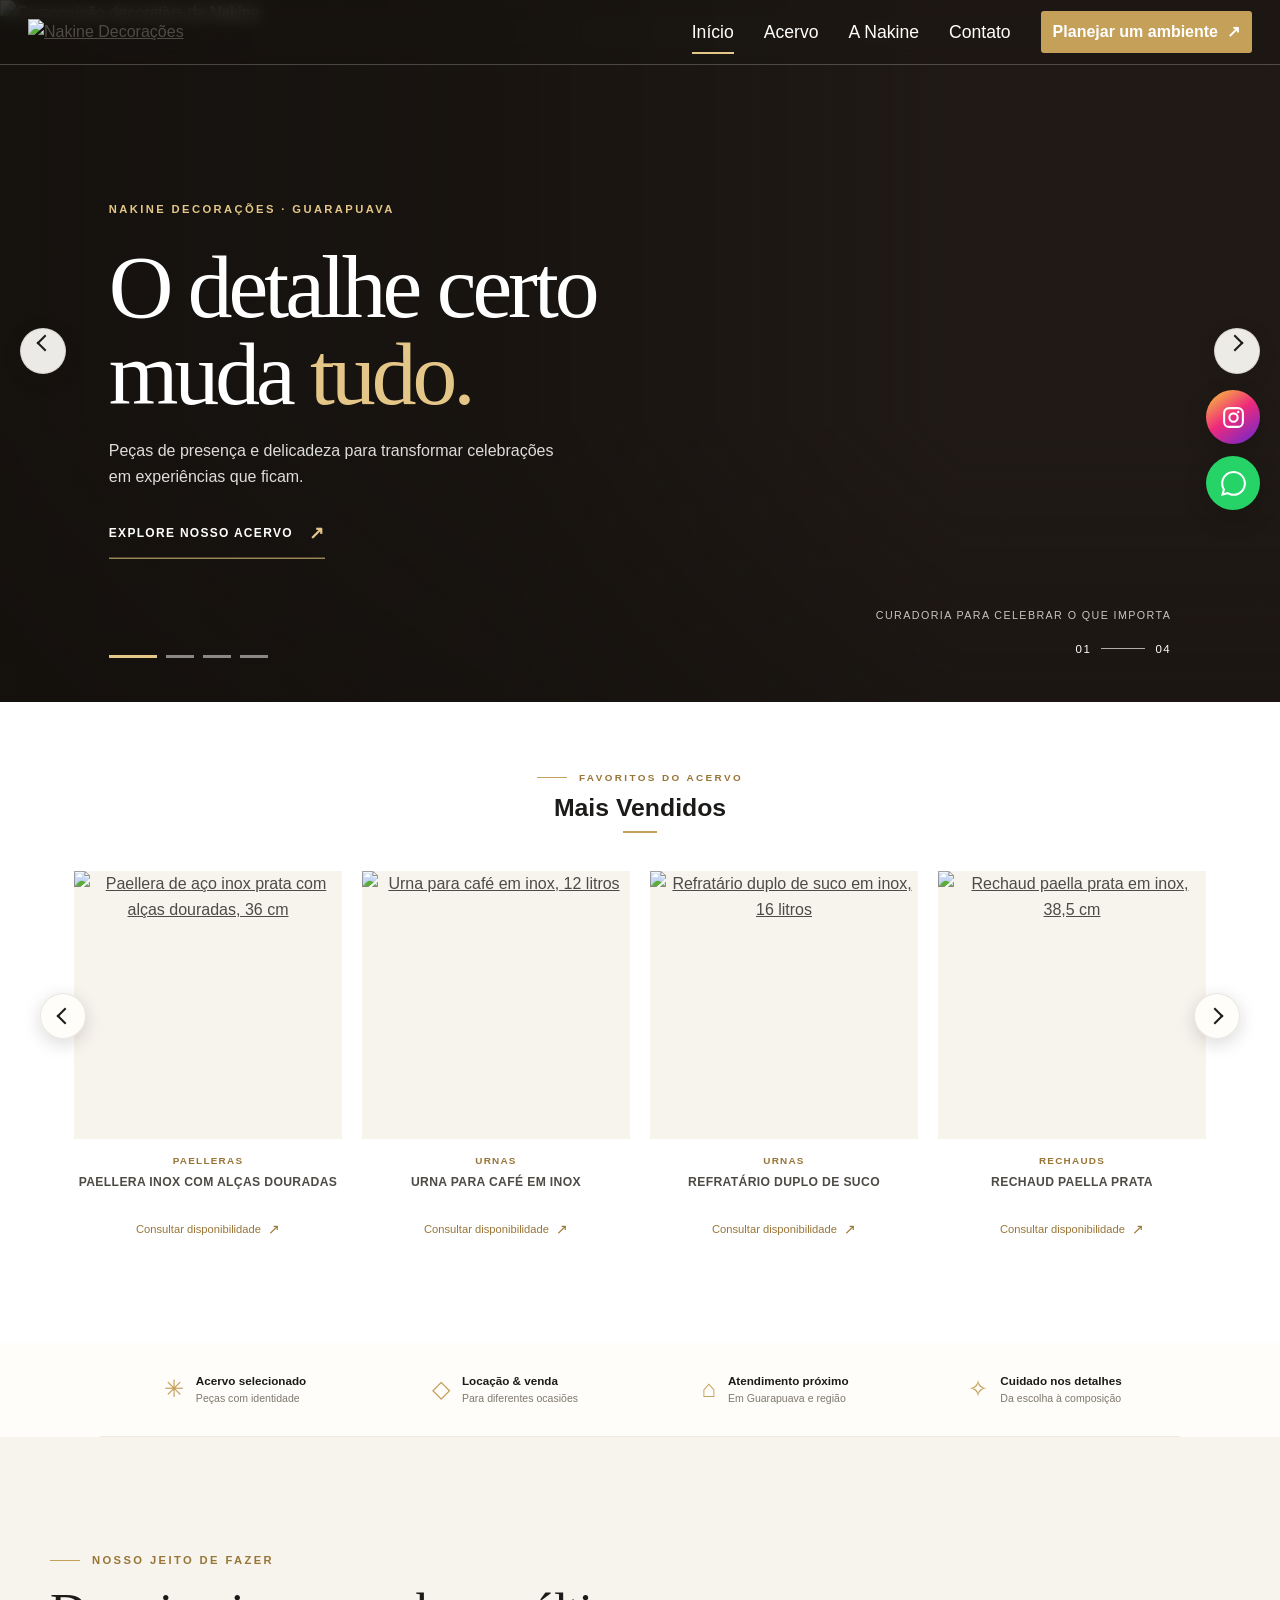
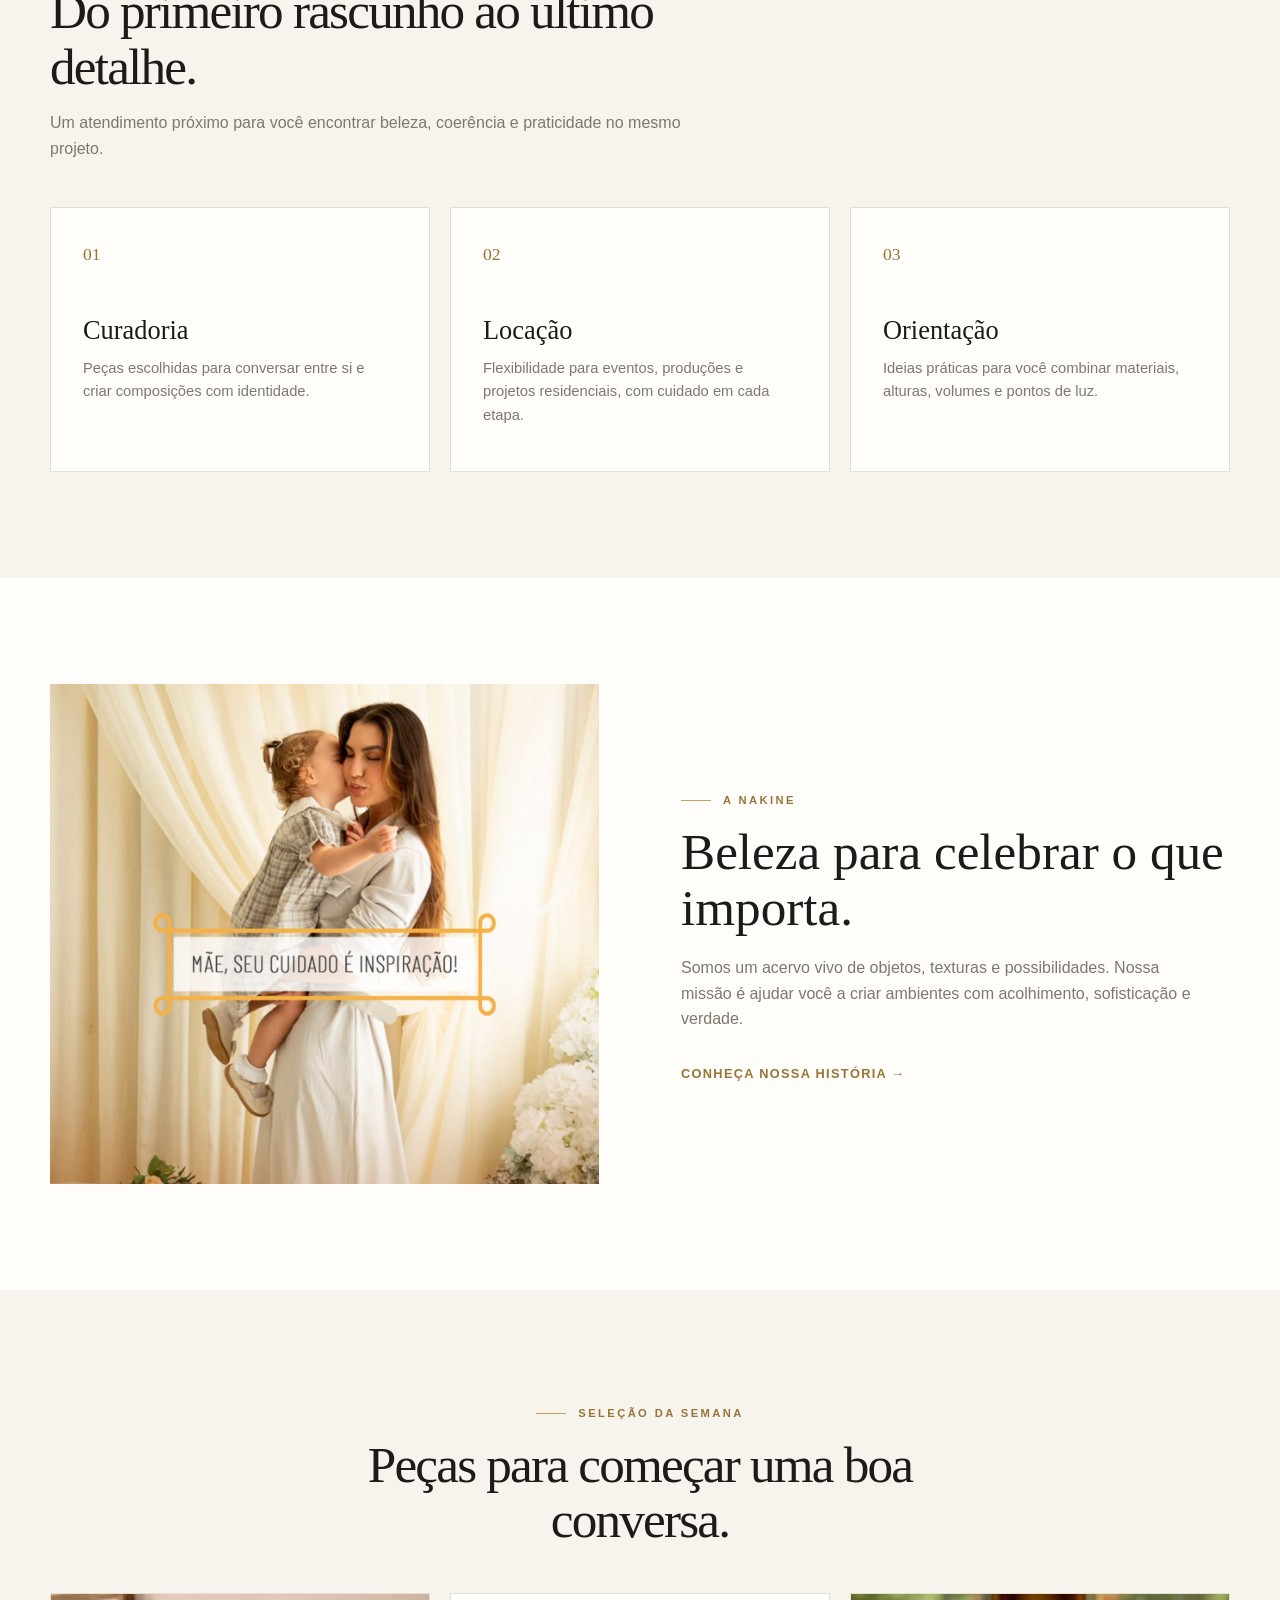
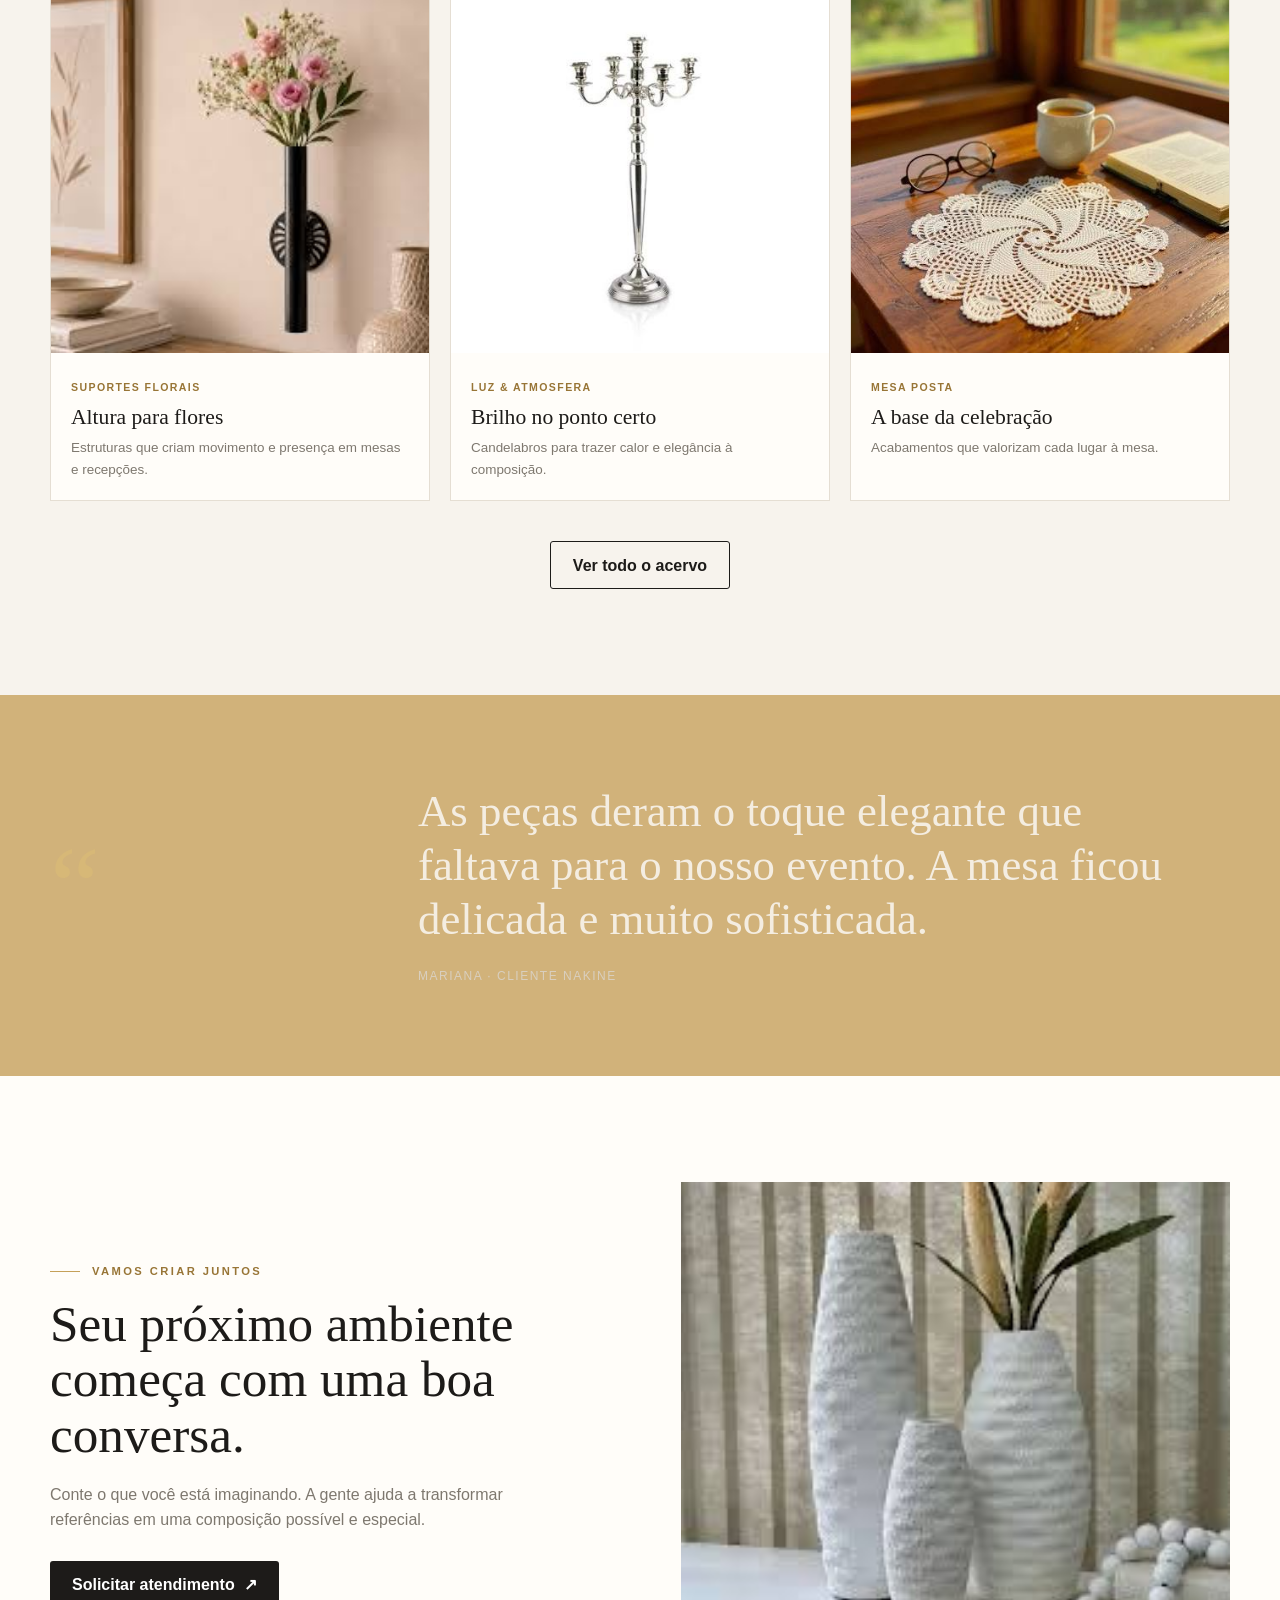
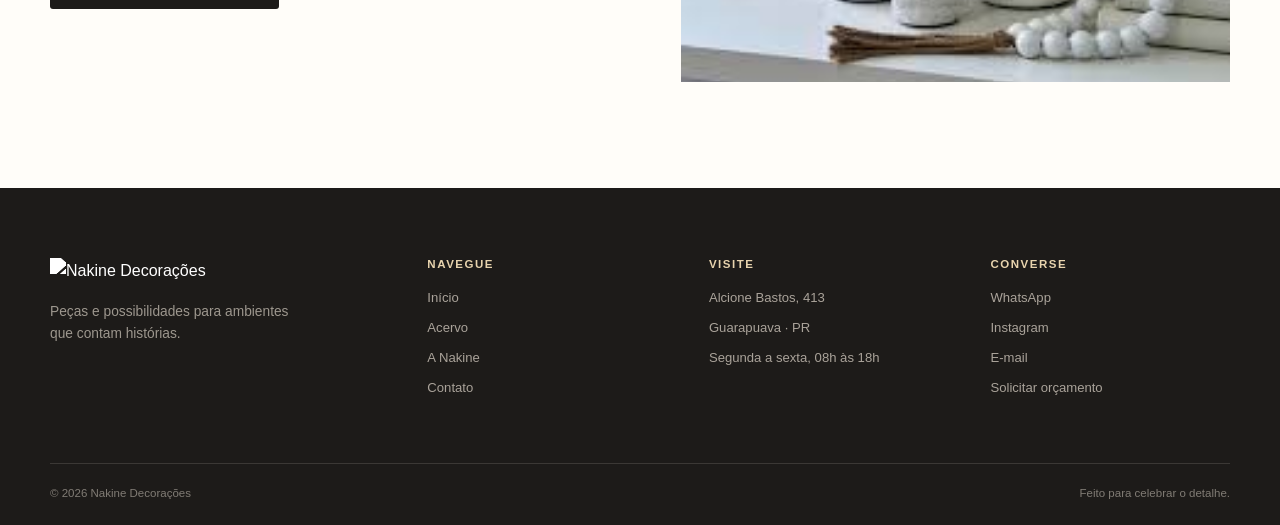
==== commit c77d30d9: "Add files via upload" ====
--- a/index.html
+++ b/index.html
@@ -1,6 +1,7 @@
 <!DOCTYPE html>
 <html lang="pt-BR">
 <head>
+    <!-- ==================== CONFIGURACOES DA PAGINA ==================== -->
     <meta charset="UTF-8">
     <meta name="viewport" content="width=device-width, initial-scale=1.0">
     <meta name="description" content="Nakine Decorações: curadoria de peças para eventos, casamentos e ambientes que acolhem.">
@@ -10,9 +11,10 @@
     <title>Nakine | Decoração que permanece</title>
 </head>
 <body data-page="inicio">
+    <!-- ==================== CABECALHO E NAVEGACAO ==================== -->
     <header class="site-header home-header">
         <div class="header-inner">
-            <a class="brand" href="index.html" aria-label="Nakine, página inicial"><img src="../logo.png" alt="Nakine Decorações"></a>
+            <a class="brand" href="index.html" aria-label="Nakine, página inicial"><img class="logo-light" src="../img/logo_nakine_branco.png" alt="Nakine Decorações"><img class="logo-dark" src="../img/logo_nakine.png" alt="" aria-hidden="true"></a>
             <button class="menu-toggle" type="button" aria-label="Abrir menu" aria-expanded="false">☰</button>
             <nav class="site-nav" aria-label="Navegação principal">
                 <a href="index.html" class="is-active">Início</a>
@@ -24,11 +26,13 @@
         </div>
     </header>
 
+    <!-- ==================== CONTEUDO PRINCIPAL ==================== -->
     <main>
+        <!-- Hero principal com carrossel -->
         <section class="home-hero" data-hero-carousel aria-label="Destaques Nakine">
             <div class="hero-slides">
                 <article class="hero-slide is-active" aria-hidden="false">
-                    <img src="../img/buffet.jpg" alt="Mesa de buffet preparada com peças decorativas" fetchpriority="high">
+                    <img src="../img/foto/foto1.png" alt="Composição decorativa da Nakine" fetchpriority="high">
                     <div class="hero-shade"></div>
                     <div class="hero-slide-content">
                         <span class="hero-kicker">Nakine Decorações · Guarapuava</span>
@@ -36,10 +40,10 @@
                         <p>Peças de presença e delicadeza para transformar celebrações em experiências que ficam.</p>
                         <a class="hero-link" href="catalogo.html">Explore nosso acervo <span>↗</span></a>
                     </div>
-                    <span class="hero-slide-index">01 <i></i> 03</span>
+                    <span class="hero-slide-index">01 <i></i> 04</span>
                 </article>
                 <article class="hero-slide" aria-hidden="true">
-                    <img src="../img/sobre.jpeg" alt="Composição de decoração Nakine em ambiente de celebração" loading="lazy">
+                    <img src="../img/foto/foto2.jpg" alt="Mesa de buffet preparada com peças decorativas" loading="lazy">
                     <div class="hero-shade"></div>
                     <div class="hero-slide-content">
                         <span class="hero-kicker">Momentos feitos para durar</span>
@@ -47,10 +51,10 @@
                         <p>Encontre a combinação que traduz o clima especial do seu evento.</p>
                         <a class="hero-link" href="contato.html">Conte sua ideia <span>↗</span></a>
                     </div>
-                    <span class="hero-slide-index">02 <i></i> 03</span>
+                    <span class="hero-slide-index">02 <i></i> 04</span>
                 </article>
                 <article class="hero-slide" aria-hidden="true">
-                    <img src="../img/florais/florais.jpg" alt="Suporte floral Nakine compondo uma decoração" loading="lazy">
+                    <img src="../img/foto/foto3.png" alt="Ambiente decorado com peças do acervo Nakine" loading="lazy">
                     <div class="hero-shade"></div>
                     <div class="hero-slide-content">
                         <span class="hero-kicker">Acervo com curadoria</span>
@@ -58,7 +62,18 @@
                         <p>Texturas, alturas e formas escolhidas para criar ambientes com personalidade.</p>
                         <a class="hero-link" href="catalogo.html">Descubra as peças <span>↗</span></a>
                     </div>
-                    <span class="hero-slide-index">03 <i></i> 03</span>
+                    <span class="hero-slide-index">03 <i></i> 04</span>
+                </article>
+                <article class="hero-slide" aria-hidden="true">
+                    <img src="../img/foto/foto4.png" alt="Detalhes de uma decoração Nakine para celebração" loading="lazy">
+                    <div class="hero-shade"></div>
+                    <div class="hero-slide-content">
+                        <span class="hero-kicker">Acervo com curadoria</span>
+                        <h2>Seu momento, com <em>identidade.</em></h2>
+                        <p>Texturas, alturas e formas escolhidas para criar ambientes com personalidade.</p>
+                        <a class="hero-link" href="catalogo.html">Descubra as peças <span>↗</span></a>
+                    </div>
+                    <span class="hero-slide-index">04 <i></i> 04</span>
                 </article>
             </div>
             <button class="hero-arrow hero-arrow-prev" type="button" aria-label="Destaque anterior">‹</button>
@@ -67,6 +82,7 @@
             <div class="hero-caption">Curadoria para celebrar o que importa</div>
         </section>
 
+        <!-- Produtos em destaque -->
         <section class="best-sellers" aria-labelledby="best-sellers-title">
             <div class="best-sellers-container">
                 <header class="best-sellers-heading">
@@ -75,38 +91,24 @@
                     <span class="heading-rule"></span>
                 </header>
 
-                <div class="product-carousel-row" data-product-carousel aria-label="Mais vendidos para servir e compor">
-                    <button class="product-carousel-arrow previous" type="button" aria-label="Produtos anteriores">‹</button>
+                <div class="product-carousel-row" data-product-carousel aria-label="Seis produtos em destaque do acervo">
+                    <button class="product-carousel-arrow previous" type="button" aria-label="Produtos anteriores"></button>
                     <div class="product-carousel-window">
                         <div class="product-carousel-track">
-                            <article class="showcase-product"><a class="showcase-image" href="catalogo.html"><img src="../img/buffet.jpg" alt="Rechaud para buffet Nakine" loading="lazy"></a><span>Buffet & servir</span><h3>Rechaud para eventos</h3><a class="showcase-link" href="https://wa.me/554291211496?text=Ol%C3%A1%2C%20gostaria%20de%20consultar%20a%20disponibilidade%20de%20rechaud." target="_blank" rel="noopener">Consultar disponibilidade <b>↗</b></a></article>
-                            <article class="showcase-product"><a class="showcase-image" href="catalogo.html"><img src="../img/buffet.jpg" alt="Pailla para serviço de buffet Nakine" loading="lazy"></a><span>Buffet & servir</span><h3>Pailla para servir</h3><a class="showcase-link" href="https://wa.me/554291211496?text=Ol%C3%A1%2C%20gostaria%20de%20consultar%20a%20disponibilidade%20de%20pailla." target="_blank" rel="noopener">Consultar disponibilidade <b>↗</b></a></article>
-                            <article class="showcase-product"><a class="showcase-image" href="catalogo.html"><img src="../img/sousplat/sousplat1.jpg" alt="Sousplat redondo para mesa posta" loading="lazy"></a><span>Mesa posta</span><h3>Sousplat Valence</h3><a class="showcase-link" href="https://wa.me/554291211496?text=Ol%C3%A1%2C%20gostaria%20de%20consultar%20a%20disponibilidade%20do%20sousplat%20Valence." target="_blank" rel="noopener">Consultar disponibilidade <b>↗</b></a></article>
-                            <article class="showcase-product"><a class="showcase-image" href="catalogo.html"><img src="../img/sousplat/souplat.jpg" alt="Sousplat texturizado Nakine" loading="lazy"></a><span>Mesa posta</span><h3>Sousplat texturizado</h3><a class="showcase-link" href="https://wa.me/554291211496?text=Ol%C3%A1%2C%20gostaria%20de%20consultar%20a%20disponibilidade%20de%20sousplats." target="_blank" rel="noopener">Consultar disponibilidade <b>↗</b></a></article>
-                            <article class="showcase-product"><a class="showcase-image" href="catalogo.html"><img src="../img/sousplat/sousplat 2.jpg" alt="Composição de sousplats Nakine" loading="lazy"></a><span>Mesa posta</span><h3>Sousplat para receber</h3><a class="showcase-link" href="https://wa.me/554291211496?text=Ol%C3%A1%2C%20gostaria%20de%20conhecer%20os%20modelos%20de%20sousplat." target="_blank" rel="noopener">Consultar disponibilidade <b>↗</b></a></article>
-                            <article class="showcase-product"><a class="showcase-image" href="catalogo.html"><img src="../img/florais/florais.jpg" alt="Suporte para doces em composição de mesa" loading="lazy"></a><span>Receber & celebrar</span><h3>Suporte para doces</h3><a class="showcase-link" href="https://wa.me/554291211496?text=Ol%C3%A1%2C%20gostaria%20de%20consultar%20a%20disponibilidade%20de%20suporte%20para%20doces." target="_blank" rel="noopener">Consultar disponibilidade <b>↗</b></a></article>
+                            <article class="showcase-product"><a class="showcase-image" href="catalogo.html"><img src="../img/paellera/paellera%20de%20aco%20inox%20prata%20com%20alcas%20douradas%2036%20cm%20-%20Sku%205030.jpeg" alt="Paellera de aço inox prata com alças douradas, 36 cm" loading="lazy"></a><span>Paelleras</span><h3>Paellera inox com alças douradas</h3><a class="showcase-link" href="https://wa.me/554291211496?text=Ol%C3%A1%2C%20gostaria%20de%20consultar%20a%20paellera%20inox%20SKU%205030." target="_blank" rel="noopener">Consultar disponibilidade <b>↗</b></a></article>
+                            <article class="showcase-product"><a class="showcase-image" href="catalogo.html"><img src="../img/urnas/urna%20para%20cafe%20em%20Inox%2012l%20-%20sku%205021.jpeg" alt="Urna para café em inox, 12 litros" loading="lazy"></a><span>Urnas</span><h3>Urna para café em inox</h3><a class="showcase-link" href="https://wa.me/554291211496?text=Ol%C3%A1%2C%20gostaria%20de%20consultar%20a%20urna%20para%20caf%C3%A9%20SKU%205021." target="_blank" rel="noopener">Consultar disponibilidade <b>↗</b></a></article>
+                            <article class="showcase-product"><a class="showcase-image" href="catalogo.html"><img src="../img/urnas/refratario%20de%20suco%20duplo%20em%20inox%2016l%20-%20sku%205020.jpeg" alt="Refratário duplo de suco em inox, 16 litros" loading="lazy"></a><span>Urnas</span><h3>Refratário duplo de suco</h3><a class="showcase-link" href="https://wa.me/554291211496?text=Ol%C3%A1%2C%20gostaria%20de%20consultar%20o%20refrat%C3%A1rio%20duplo%20SKU%205020." target="_blank" rel="noopener">Consultar disponibilidade <b>↗</b></a></article>
+                            <article class="showcase-product"><a class="showcase-image" href="catalogo.html"><img src="../img/rechaud/rechaud%20paella%20prata%20em%20inox%2038,5%20cm%20-%20sku%205029.jpeg" alt="Rechaud paella prata em inox, 38,5 cm" loading="lazy"></a><span>Rechauds</span><h3>Rechaud paella prata</h3><a class="showcase-link" href="https://wa.me/554291211496?text=Ol%C3%A1%2C%20gostaria%20de%20consultar%20o%20rechaud%20paella%20SKU%205029." target="_blank" rel="noopener">Consultar disponibilidade <b>↗</b></a></article>
+                            <article class="showcase-product"><a class="showcase-image" href="catalogo.html"><img src="../img/rechaud/rechaud%20redondo%20em%20inox%204,5l%20-%20sku%205018.jpeg" alt="Rechaud redondo em inox, 4,5 litros" loading="lazy"></a><span>Rechauds</span><h3>Rechaud redondo em inox</h3><a class="showcase-link" href="https://wa.me/554291211496?text=Ol%C3%A1%2C%20gostaria%20de%20consultar%20o%20rechaud%20redondo%20SKU%205018." target="_blank" rel="noopener">Consultar disponibilidade <b>↗</b></a></article>
+                            <article class="showcase-product"><a class="showcase-image" href="catalogo.html"><img src="../img/rechaud/rechaud%20retangular%20em%20inox%209l%2056x43x29%20-%20sku%205009.jpeg" alt="Rechaud retangular em inox, 9 litros" loading="lazy"></a><span>Rechauds</span><h3>Rechaud retangular em inox</h3><a class="showcase-link" href="https://wa.me/554291211496?text=Ol%C3%A1%2C%20gostaria%20de%20consultar%20o%20rechaud%20retangular%20SKU%205009." target="_blank" rel="noopener">Consultar disponibilidade <b>↗</b></a></article>
                         </div>
                     </div>
-                    <button class="product-carousel-arrow next" type="button" aria-label="Próximos produtos">›</button>
-                </div>
-
-                <div class="product-carousel-row" data-product-carousel aria-label="Mais vendidos para decorar">
-                    <button class="product-carousel-arrow previous" type="button" aria-label="Produtos anteriores">‹</button>
-                    <div class="product-carousel-window">
-                        <div class="product-carousel-track">
-                            <article class="showcase-product"><a class="showcase-image" href="catalogo.html"><img src="../img/florais/florais 2.jpg" alt="Suporte para bolo em composição floral" loading="lazy"></a><span>Receber & celebrar</span><h3>Suporte para bolos</h3><a class="showcase-link" href="https://wa.me/554291211496?text=Ol%C3%A1%2C%20gostaria%20de%20consultar%20a%20disponibilidade%20de%20suporte%20para%20bolos." target="_blank" rel="noopener">Consultar disponibilidade <b>↗</b></a></article>
-                            <article class="showcase-product"><a class="showcase-image" href="catalogo.html"><img src="../img/candelabro/candelabro.jpg" alt="Castiçal clássico para decoração" loading="lazy"></a><span>Luz & atmosfera</span><h3>Castiçal clássico</h3><a class="showcase-link" href="https://wa.me/554291211496?text=Ol%C3%A1%2C%20gostaria%20de%20consultar%20a%20disponibilidade%20de%20casti%C3%A7ais." target="_blank" rel="noopener">Consultar disponibilidade <b>↗</b></a></article>
-                            <article class="showcase-product"><a class="showcase-image" href="catalogo.html"><img src="../img/candelabro/candelabro 2.jpg" alt="Castiçal decorativo Nakine" loading="lazy"></a><span>Luz & atmosfera</span><h3>Castiçal decorativo</h3><a class="showcase-link" href="https://wa.me/554291211496?text=Ol%C3%A1%2C%20gostaria%20de%20conhecer%20os%20modelos%20de%20casti%C3%A7ais." target="_blank" rel="noopener">Consultar disponibilidade <b>↗</b></a></article>
-                            <article class="showcase-product"><a class="showcase-image" href="catalogo.html"><img src="../img/candelabro/candelabro 3.jpg" alt="Castiçal para mesa de evento" loading="lazy"></a><span>Luz & atmosfera</span><h3>Castiçal para eventos</h3><a class="showcase-link" href="https://wa.me/554291211496?text=Ol%C3%A1%2C%20gostaria%20de%20consultar%20casti%C3%A7ais%20para%20meu%20evento." target="_blank" rel="noopener">Consultar disponibilidade <b>↗</b></a></article>
-                            <article class="showcase-product"><a class="showcase-image" href="catalogo.html"><img src="../img/vasos/vasos 1.jpg" alt="Vaso de ferro para composição decorativa" loading="lazy"></a><span>Vasos & objetos</span><h3>Vaso de ferro</h3><a class="showcase-link" href="https://wa.me/554291211496?text=Ol%C3%A1%2C%20gostaria%20de%20consultar%20a%20disponibilidade%20de%20vasos%20de%20ferro." target="_blank" rel="noopener">Consultar disponibilidade <b>↗</b></a></article>
-                            <article class="showcase-product"><a class="showcase-image" href="catalogo.html"><img src="../img/vasos/vasos 2.jpg" alt="Vaso decorativo em ferro Nakine" loading="lazy"></a><span>Vasos & objetos</span><h3>Vaso decorativo</h3><a class="showcase-link" href="https://wa.me/554291211496?text=Ol%C3%A1%2C%20gostaria%20de%20conhecer%20os%20modelos%20de%20vasos%20de%20ferro." target="_blank" rel="noopener">Consultar disponibilidade <b>↗</b></a></article>
-                        </div>
-                    </div>
-                    <button class="product-carousel-arrow next" type="button" aria-label="Próximos produtos">›</button>
+                    <button class="product-carousel-arrow next" type="button" aria-label="Próximos produtos"></button>
                 </div>
             </div>
         </section>
 
+        <!-- Diferenciais da Nakine -->
         <section class="benefit-strip" aria-label="Vantagens Nakine">
             <div><span class="benefit-icon">✳</span><p><strong>Acervo selecionado</strong><small>Peças com identidade</small></p></div>
             <div><span class="benefit-icon">◇</span><p><strong>Locação & venda</strong><small>Para diferentes ocasiões</small></p></div>
@@ -114,6 +116,7 @@
             <div><span class="benefit-icon">✧</span><p><strong>Cuidado nos detalhes</strong><small>Da escolha à composição</small></p></div>
         </section>
 
+        <!-- Servicos -->
         <section class="section section-tint">
             <div class="container">
                 <div class="section-heading reveal">
@@ -129,9 +132,10 @@
             </div>
         </section>
 
+        <!-- Apresentacao da marca -->
         <section class="section">
             <div class="container split">
-                <img class="split-image reveal" src="../img/sobre.jpeg" alt="Ambiente de casamento com decoração delicada">
+                <img class="split-image reveal" src="img/sobre.jpeg" alt="Ambiente de casamento com decoração delicada">
                 <div class="split-copy reveal">
                     <span class="eyebrow">A Nakine</span>
                     <h2>Beleza para celebrar o que importa.</h2>
@@ -141,6 +145,7 @@
             </div>
         </section>
 
+        <!-- Selecao de produtos -->
         <section class="section section-tint">
             <div class="container">
                 <div class="section-heading center reveal">
@@ -148,14 +153,15 @@
                     <h2>Peças para começar uma boa conversa.</h2>
                 </div>
                 <div class="product-grid">
-                    <article class="product-card reveal"><img src="../img/florais/florais.jpg" alt="Suporte floral Nakine" loading="lazy"><div class="product-info"><small>Suportes florais</small><h3>Altura para flores</h3><p>Estruturas que criam movimento e presença em mesas e recepções.</p></div></article>
-                    <article class="product-card reveal"><img src="../img/candelabro/candelabro.jpg" alt="Candelabro Nakine" loading="lazy"><div class="product-info"><small>Luz & atmosfera</small><h3>Brilho no ponto certo</h3><p>Candelabros para trazer calor e elegância à composição.</p></div></article>
-                    <article class="product-card reveal"><img src="../img/sousplat/sousplat1.jpg" alt="Sousplat Nakine" loading="lazy"><div class="product-info"><small>Mesa posta</small><h3>A base da celebração</h3><p>Acabamentos que valorizam cada lugar à mesa.</p></div></article>
+                    <article class="product-card reveal"><img src="img/florais/florais.jpg" alt="Suporte floral Nakine" loading="lazy"><div class="product-info"><small>Suportes florais</small><h3>Altura para flores</h3><p>Estruturas que criam movimento e presença em mesas e recepções.</p></div></article>
+                    <article class="product-card reveal"><img src="img/candelabro/candelabro.jpg" alt="Candelabro Nakine" loading="lazy"><div class="product-info"><small>Luz & atmosfera</small><h3>Brilho no ponto certo</h3><p>Candelabros para trazer calor e elegância à composição.</p></div></article>
+                    <article class="product-card reveal"><img src="img/sousplat/sousplat1.jpg" alt="Sousplat Nakine" loading="lazy"><div class="product-info"><small>Mesa posta</small><h3>A base da celebração</h3><p>Acabamentos que valorizam cada lugar à mesa.</p></div></article>
                 </div>
                 <div class="product-more"><a class="button button-outline" href="catalogo.html">Ver todo o acervo</a></div>
             </div>
         </section>
 
+        <!-- Depoimento -->
         <section class="quote-band">
             <div class="container">
                 <div class="quote-mark">“</div>
@@ -166,20 +172,22 @@
         <section class="section">
             <div class="container split">
                 <div class="split-copy reveal"><span class="eyebrow">Vamos criar juntos</span><h2>Seu próximo ambiente começa com uma boa conversa.</h2><p>Conte o que você está imaginando. A gente ajuda a transformar referências em uma composição possível e especial.</p><a class="button" href="contato.html">Solicitar atendimento <span>↗</span></a></div>
-                <img class="split-image reveal" src="../img/vasos/vasos.jpg" alt="Composição com vasos decorativos" loading="lazy">
+                <img class="split-image reveal" src="img/vasos/vasos.jpg" alt="Composição com vasos decorativos" loading="lazy">
             </div>
         </section>
     </main>
 
+    <!-- ==================== RODAPE ==================== -->
     <footer class="site-footer">
         <div class="container footer-grid">
-            <div class="footer-brand"><img src="../logo.png" alt="Nakine Decorações"><p>Peças e possibilidades para ambientes que contam histórias.</p></div>
+            <div class="footer-brand"><img src="../img/logo_nakine.png" alt="Nakine Decorações"><p>Peças e possibilidades para ambientes que contam histórias.</p></div>
             <div class="footer-column"><h3>Navegue</h3><a href="index.html">Início</a><a href="catalogo.html">Acervo</a><a href="sobre.html">A Nakine</a><a href="contato.html">Contato</a></div>
             <div class="footer-column"><h3>Visite</h3><p>Alcione Bastos, 413</p><p>Guarapuava · PR</p><p>Segunda a sexta, 08h às 18h</p></div>
             <div class="footer-column"><h3>Converse</h3><a href="https://wa.me/554291211496" target="_blank" rel="noopener">WhatsApp</a><a href="https://www.instagram.com/nakinedecoracoes/" target="_blank" rel="noopener">Instagram</a><a href="mailto:nakine@nakinedecoracoes.com.br">E-mail</a><a href="contato.html">Solicitar orçamento</a></div>
         </div>
         <div class="container footer-bottom"><span>© 2026 Nakine Decorações</span><span>Feito para celebrar o detalhe.</span></div>
     </footer>
+    <!-- Botoes flutuantes de redes sociais -->
     <div class="social-floaters" aria-label="Redes sociais">
         <a class="instagram" href="https://www.instagram.com/nakinedecoracoes/" target="_blank" rel="noopener" aria-label="Visitar o Instagram da Nakine">
             <svg viewBox="0 0 24 24" aria-hidden="true"><path d="M7.75 2h8.5A5.75 5.75 0 0 1 22 7.75v8.5A5.75 5.75 0 0 1 16.25 22h-8.5A5.75 5.75 0 0 1 2 16.25v-8.5A5.75 5.75 0 0 1 7.75 2Zm0 2A3.75 3.75 0 0 0 4 7.75v8.5A3.75 3.75 0 0 0 7.75 20h8.5A3.75 3.75 0 0 0 20 16.25v-8.5A3.75 3.75 0 0 0 16.25 4h-8.5Zm8.75 1.5a1.25 1.25 0 1 1 0 2.5 1.25 1.25 0 0 1 0-2.5ZM12 7a5 5 0 1 1 0 10 5 5 0 0 1 0-10Zm0 2a3 3 0 1 0 0 6 3 3 0 0 0 0-6Z"/></svg>
--- a/style.css
+++ b/style.css
@@ -1,3 +1,4 @@
+/* ==================== VARIAVEIS E CORES ==================== */
 :root {
     --ink: #1d1b19;
     --ink-soft: #4e4a45;
@@ -20,10 +21,10 @@
 a { color: inherit; }
 button, input, textarea { font: inherit; }
 
-.site-header { position: sticky; top: 0; z-index: 20; border-bottom: 1px solid rgba(229, 222, 211, .85); background: rgba(255, 253, 249, .94); backdrop-filter: blur(16px); transition: background .3s ease, border-color .3s ease, box-shadow .3s ease; }
+.site-header { position: sticky; top: 0; z-index: 20; border-bottom: 1px solid rgba(229, 222, 211, .85); background: rgba(255, 253, 249, .94); -webkit-backdrop-filter: blur(16px); backdrop-filter: blur(16px); transition: background .3s ease, border-color .3s ease, box-shadow .3s ease; }
 .header-inner { width: min(1280px, calc(100% - 56px)); min-height: 64px; margin: auto; display: flex; align-items: center; gap: 30px; }
 .brand { display: inline-flex; align-items: center; flex-shrink: 0; }
-.brand img { width: 150px; height: auto; }
+.brand img { width: 230px; height: auto; object-fit: contain; }
 .site-nav { display: flex; align-items: center; gap: 30px; margin-left: auto; }
 .site-nav a { position: relative; color: var(--ink-soft); font-size: 1.1rem; font-weight: 500; text-decoration: none; transition: color .25s ease; }
 .site-nav a::after { content: ""; position: absolute; left: 0; right: 100%; bottom: -8px; height: 2px; background: var(--gold); transition: right .25s ease; }
@@ -33,17 +34,22 @@
 .header-cta { padding: 8px 12px; border-radius: 3px; background: var(--gold); color: #fff; font-size: 1rem; font-weight: 600; white-space: nowrap; }
 .header-cta:hover { transform: none; background: var(--gold-deep); color: #fff; box-shadow: none; }
 .button:hover { transform: translateY(-3px); background: var(--gold-deep); box-shadow: 0 10px 22px rgba(152, 117, 54, .22); }
-.menu-toggle { display: none; margin-left: auto; border: 0; background: transparent; color: var(--ink); font-size: 1.5rem; cursor: pointer; }
-
-.home-header { position: absolute; top: 0; left: 0; width: 100%; border-color: rgba(255,255,255,.22); background: rgba(20,17,14,.13); backdrop-filter: blur(8px); }
-.home-header .brand img { filter: brightness(0) invert(1); transition: filter .3s ease; }
+.menu-toggle { display: none; width: 44px; height: 44px; margin-left: auto; place-items: center; border: 0; background: transparent; color: var(--ink); cursor: pointer; font-size: 0; -webkit-appearance: none; appearance: none; }
+.menu-toggle::before { content: ""; width: 22px; height: 14px; border-top: 2px solid currentColor; border-bottom: 2px solid currentColor; background: linear-gradient(currentColor, currentColor) center / 100% 2px no-repeat; transition: transform .25s ease, width .25s ease, height .25s ease; }
+.menu-toggle[aria-expanded="true"]::before { width: 21px; height: 21px; border: 0; background: linear-gradient(45deg, transparent 46%, currentColor 47%, currentColor 53%, transparent 54%), linear-gradient(-45deg, transparent 46%, currentColor 47%, currentColor 53%, transparent 54%); }
+
+.home-header { position: absolute; top: 0; left: 0; width: 100%; border-color: rgba(255,255,255,.22); background: rgba(20,17,14,.13); -webkit-backdrop-filter: blur(8px); backdrop-filter: blur(8px); }
+.home-header .brand { position: relative; }
+.home-header .brand .logo-light, .home-header .brand .logo-dark { transition: opacity .25s ease; }
+.home-header .brand .logo-dark { position: absolute; inset: 0; opacity: 0; }
+.home-header:hover .brand .logo-light, .home-header:focus-within .brand .logo-light { opacity: 0; }
+.home-header:hover .brand .logo-dark, .home-header:focus-within .brand .logo-dark { opacity: 1; }
 .home-header .site-nav a { color: #fff; }
 .home-header .site-nav a::after { background: #e4c788; }
 .home-header .site-nav a:hover, .home-header .site-nav a.is-active { color: #fff; }
 .home-header .header-cta { border: 0; background: var(--gold); color: #fff; }
 .home-header .menu-toggle { color: #fff; }
 .home-header:hover, .home-header:focus-within { border-color: var(--line); background: #fff; box-shadow: 0 8px 24px rgba(35,29,22,.08); }
-.home-header:hover .brand img, .home-header:focus-within .brand img { filter: none; }
 .home-header:hover .site-nav a, .home-header:focus-within .site-nav a { color: var(--ink-soft); }
 .home-header:hover .site-nav a:hover, .home-header:hover .site-nav a.is-active, .home-header:focus-within .site-nav a:hover, .home-header:focus-within .site-nav a.is-active { color: var(--ink); }
 .home-header:hover .header-cta, .home-header:focus-within .header-cta { background: var(--gold-deep); color: #fff; }
@@ -65,10 +71,15 @@
 .hero-link:hover span { transform: translate(3px, -3px); }
 .hero-slide-index { position: absolute; right: max(8.5%, calc((100% - 1180px) / 2)); bottom: 44px; display: flex; align-items: center; gap: 10px; color: #fff; font-size: .72rem; letter-spacing: 1.5px; }
 .hero-slide-index i { width: 44px; height: 1px; background: rgba(255,255,255,.65); }
-.hero-arrow { position: absolute; top: 50%; z-index: 2; display: grid; width: 42px; height: 56px; place-items: center; transform: translateY(-50%); border: 0; background: rgba(255,255,255,.78); color: var(--ink); cursor: pointer; font-family: Georgia, serif; font-size: 2rem; line-height: 1; transition: background .2s ease, color .2s ease; }
-.hero-arrow:hover { background: #fff; color: var(--gold-deep); }
-.hero-arrow-prev { left: 0; }
-.hero-arrow-next { right: 0; }
+.hero-arrow, .product-carousel-arrow { position: absolute; z-index: 2; display: grid; width: 46px; height: 46px; place-items: center; border: 1px solid rgba(29,27,25,.1); border-radius: 50%; background: rgba(255,253,249,.92); color: var(--ink); box-shadow: 0 5px 18px rgba(29,27,25,.16); cursor: pointer; font-size: 0; line-height: 1; -webkit-appearance: none; appearance: none; -webkit-backdrop-filter: blur(10px); backdrop-filter: blur(10px); transition: background .2s ease, color .2s ease, border-color .2s ease, box-shadow .2s ease, opacity .2s ease; }
+.hero-arrow { top: 50%; transform: translateY(-50%); }
+.hero-arrow::before, .product-carousel-arrow::before { content: ""; width: 10px; height: 10px; border-top: 2px solid currentColor; border-right: 2px solid currentColor; }
+.hero-arrow-prev::before, .product-carousel-arrow.previous::before { transform: translateX(2px) rotate(-135deg); }
+.hero-arrow-next::before, .product-carousel-arrow.next::before { transform: translateX(-2px) rotate(45deg); }
+.hero-arrow:hover, .product-carousel-arrow:hover:not(:disabled) { border-color: var(--gold); background: var(--gold); color: #fff; box-shadow: 0 7px 20px rgba(152,117,54,.3); }
+.hero-arrow-prev { left: 20px; }
+.hero-arrow-next { right: 20px; }
+.hero-arrow:focus-visible, .product-carousel-arrow:focus-visible { outline: 3px solid var(--gold); outline-offset: 3px; }
 .hero-pagination { position: absolute; left: max(8.5%, calc((100% - 1180px) / 2)); bottom: 44px; z-index: 2; display: flex; gap: 9px; }
 .hero-dot { width: 28px; height: 3px; padding: 0; border: 0; background: rgba(255,255,255,.5); cursor: pointer; transition: width .25s ease, background .25s ease; }
 .hero-dot.is-active { width: 48px; background: #e4c788; }
@@ -97,9 +108,8 @@
 .showcase-link { display: inline-flex; align-items: center; gap: 7px; margin-top: 7px; color: var(--gold-deep); font-size: .7rem; text-decoration: none; }
 .showcase-link b { font-size: .85rem; font-weight: 500; transition: transform .2s ease; }
 .showcase-link:hover b { transform: translate(2px, -2px); }
-.product-carousel-arrow { position: absolute; top: 39%; z-index: 2; display: grid; width: 34px; height: 46px; place-items: center; border: 0; background: rgba(255,255,255,.88); color: var(--ink-soft); cursor: pointer; font-family: Georgia, serif; font-size: 1.85rem; line-height: 1; transition: color .2s ease, background .2s ease; }
-.product-carousel-arrow:hover { background: var(--gold); color: #fff; }
-.product-carousel-arrow:disabled { opacity: .35; cursor: default; }
+.product-carousel-arrow { top: 39%; transform: translateY(-50%); }
+.product-carousel-arrow:disabled { opacity: .38; cursor: default; box-shadow: none; }
 .product-carousel-arrow.previous { left: 0; }
 .product-carousel-arrow.next { right: 0; }
 .product-carousel-arrow:focus-visible { outline: 2px solid var(--gold); outline-offset: 2px; }
@@ -152,7 +162,7 @@
 .breadcrumb { color: var(--gold-deep); font-size: .7rem; font-weight: 800; letter-spacing: 1.7px; text-transform: uppercase; }
 .catalog-toolbar { display: flex; flex-wrap: wrap; justify-content: space-between; align-items: center; gap: 18px; margin-bottom: 34px; }
 .filter-list { display: flex; flex-wrap: wrap; gap: 8px; }
-.filter-button { padding: 9px 15px; border: 1px solid var(--line); background: transparent; color: var(--muted); cursor: pointer; font-size: .78rem; transition: .25s ease; }
+.filter-button { min-height: 44px; padding: 9px 15px; border: 1px solid var(--line); background: transparent; color: var(--muted); cursor: pointer; font-size: .78rem; transition: .25s ease; -webkit-tap-highlight-color: transparent; }
 .filter-button:hover, .filter-button.is-active { border-color: var(--gold); background: var(--gold); color: #fff; }
 .catalog-count { color: var(--muted); font-size: .8rem; }
 
@@ -197,7 +207,8 @@
 .social-floaters svg { width: 25px; height: 25px; fill: currentColor; }
 .whatsapp { background: #25d366; }
 .instagram { background: linear-gradient(145deg, #f9ce34 0%, #ee2a7b 48%, #6228d7 100%); }
-.back-to-top { position: fixed; right: 24px; bottom: 24px; z-index: 11; display: grid; width: 48px; height: 48px; place-items: center; border: 1px solid rgba(255,255,255,.35); border-radius: 50%; background: var(--ink); color: #fff; box-shadow: 0 8px 25px rgba(0,0,0,.18); cursor: pointer; font-size: 1.35rem; opacity: 0; pointer-events: none; transform: translateY(12px); visibility: hidden; transition: opacity .25s ease, transform .25s ease, visibility .25s ease, background .25s ease; }
+.back-to-top { position: fixed; right: 24px; bottom: 24px; z-index: 11; display: grid; width: 48px; height: 48px; place-items: center; border: 1px solid rgba(255,255,255,.35); border-radius: 50%; background: var(--ink); color: #fff; box-shadow: 0 8px 25px rgba(0,0,0,.18); cursor: pointer; font-size: 0; opacity: 0; pointer-events: none; transform: translateY(12px); visibility: hidden; transition: opacity .25s ease, transform .25s ease, visibility .25s ease, background .25s ease; -webkit-tap-highlight-color: transparent; }
+.back-to-top::before { content: ""; width: 10px; height: 10px; border-top: 2px solid currentColor; border-right: 2px solid currentColor; transform: translateY(3px) rotate(-45deg); }
 .back-to-top.is-visible { opacity: 1; pointer-events: auto; transform: translateY(0); visibility: visible; }
 .back-to-top:hover { background: var(--gold-deep); }
 .back-to-top:focus-visible { outline: 3px solid var(--gold); outline-offset: 3px; }
@@ -205,11 +216,12 @@
 .reveal { opacity: 0; transform: translateY(22px); transition: opacity .7s var(--ease), transform .7s var(--ease); }
 .reveal.is-visible { opacity: 1; transform: none; }
 
+/* ==================== RESPONSIVIDADE: TABLET ==================== */
 @media (max-width: 900px) {
     .header-inner { min-height: 58px; }
     .menu-toggle { display: block; }
-    .site-nav { position: absolute; top: 58px; left: 0; right: 0; display: none; flex-direction: column; align-items: stretch; gap: 0; border-bottom: 1px solid var(--line); background: var(--paper); box-shadow: var(--soft-shadow); }
-    .site-nav.is-open { display: flex; }
+    .site-nav { position: absolute; top: 58px; left: 0; right: 0; display: flex; max-height: 0; overflow: hidden; flex-direction: column; align-items: stretch; gap: 0; border-bottom: 1px solid transparent; background: var(--paper); box-shadow: var(--soft-shadow); opacity: 0; pointer-events: none; transform: translateY(-8px); visibility: hidden; transition: max-height .32s var(--ease), opacity .22s ease, transform .32s var(--ease), border-color .22s ease, visibility .32s; }
+    .site-nav.is-open { max-height: 320px; border-bottom-color: var(--line); opacity: 1; pointer-events: auto; transform: translateY(0); visibility: visible; }
     .site-nav a { padding: 14px 24px; font-size: 1.05rem; }
     .site-nav a::after { display: none; }
     .home-header .site-nav a { color: var(--ink-soft); }
@@ -227,9 +239,13 @@
     .showcase-product { flex-basis: calc((100% - 40px) / 3); }
 }
 
+/* ==================== RESPONSIVIDADE: CELULAR ==================== */
 @media (max-width: 620px) {
     .header-inner, .container { width: min(100% - 32px, 1180px); }
-    .brand img { width: 145px; }
+    .header-inner { min-height: 72px; }
+    .brand img { width: min(210px, 58vw); height: auto; }
+    .menu-toggle { display: grid; flex-shrink: 0; }
+    .site-nav { top: 72px; }
     .home-hero { min-height: 680px; height: 84svh; max-height: 820px; }
     .hero-slide > img { object-position: 58% center; }
     .hero-shade { background: linear-gradient(90deg, rgba(18,15,12,.72), rgba(18,15,12,.24)), linear-gradient(0deg, rgba(18,15,12,.4), transparent 55%); }
@@ -238,7 +254,7 @@
     .hero-slide h1, .hero-slide h2 { margin: 18px 0 14px; font-size: clamp(3.2rem, 13vw, 4.7rem); }
     .hero-slide-content p { max-width: 340px; font-size: .9rem; }
     .hero-link { margin-top: 24px; font-size: .67rem; }
-    .hero-arrow { top: auto; bottom: 26px; width: 36px; height: 42px; transform: none; font-size: 1.7rem; }
+    .hero-arrow { top: auto; bottom: 26px; width: 42px; height: 42px; transform: none; }
     .hero-arrow-prev { left: auto; right: 60px; }
     .hero-arrow-next { right: 16px; }
     .hero-pagination { bottom: 46px; left: 9%; }
@@ -260,7 +276,7 @@
     .showcase-product > span { margin-top: 10px; font-size: .56rem; }
     .showcase-product h3 { min-height: 34px; font-size: .68rem; }
     .showcase-link { font-size: .64rem; }
-    .product-carousel-arrow { top: 34%; width: 28px; height: 42px; }
+    .product-carousel-arrow { top: 34%; width: 40px; height: 40px; }
     .section { padding: 72px 0; }
     .service-grid, .value-grid, .product-grid, .form-grid { grid-template-columns: 1fr; }
     .split { gap: 32px; }
@@ -277,6 +293,7 @@
     .back-to-top { right: 16px; bottom: 16px; width: 44px; height: 44px; }
 }
 
+/* ==================== ACESSIBILIDADE ==================== */
 @media (prefers-reduced-motion: reduce) {
     *, *::before, *::after { scroll-behavior: auto !important; transition-duration: .01ms !important; animation-duration: .01ms !important; }
 }
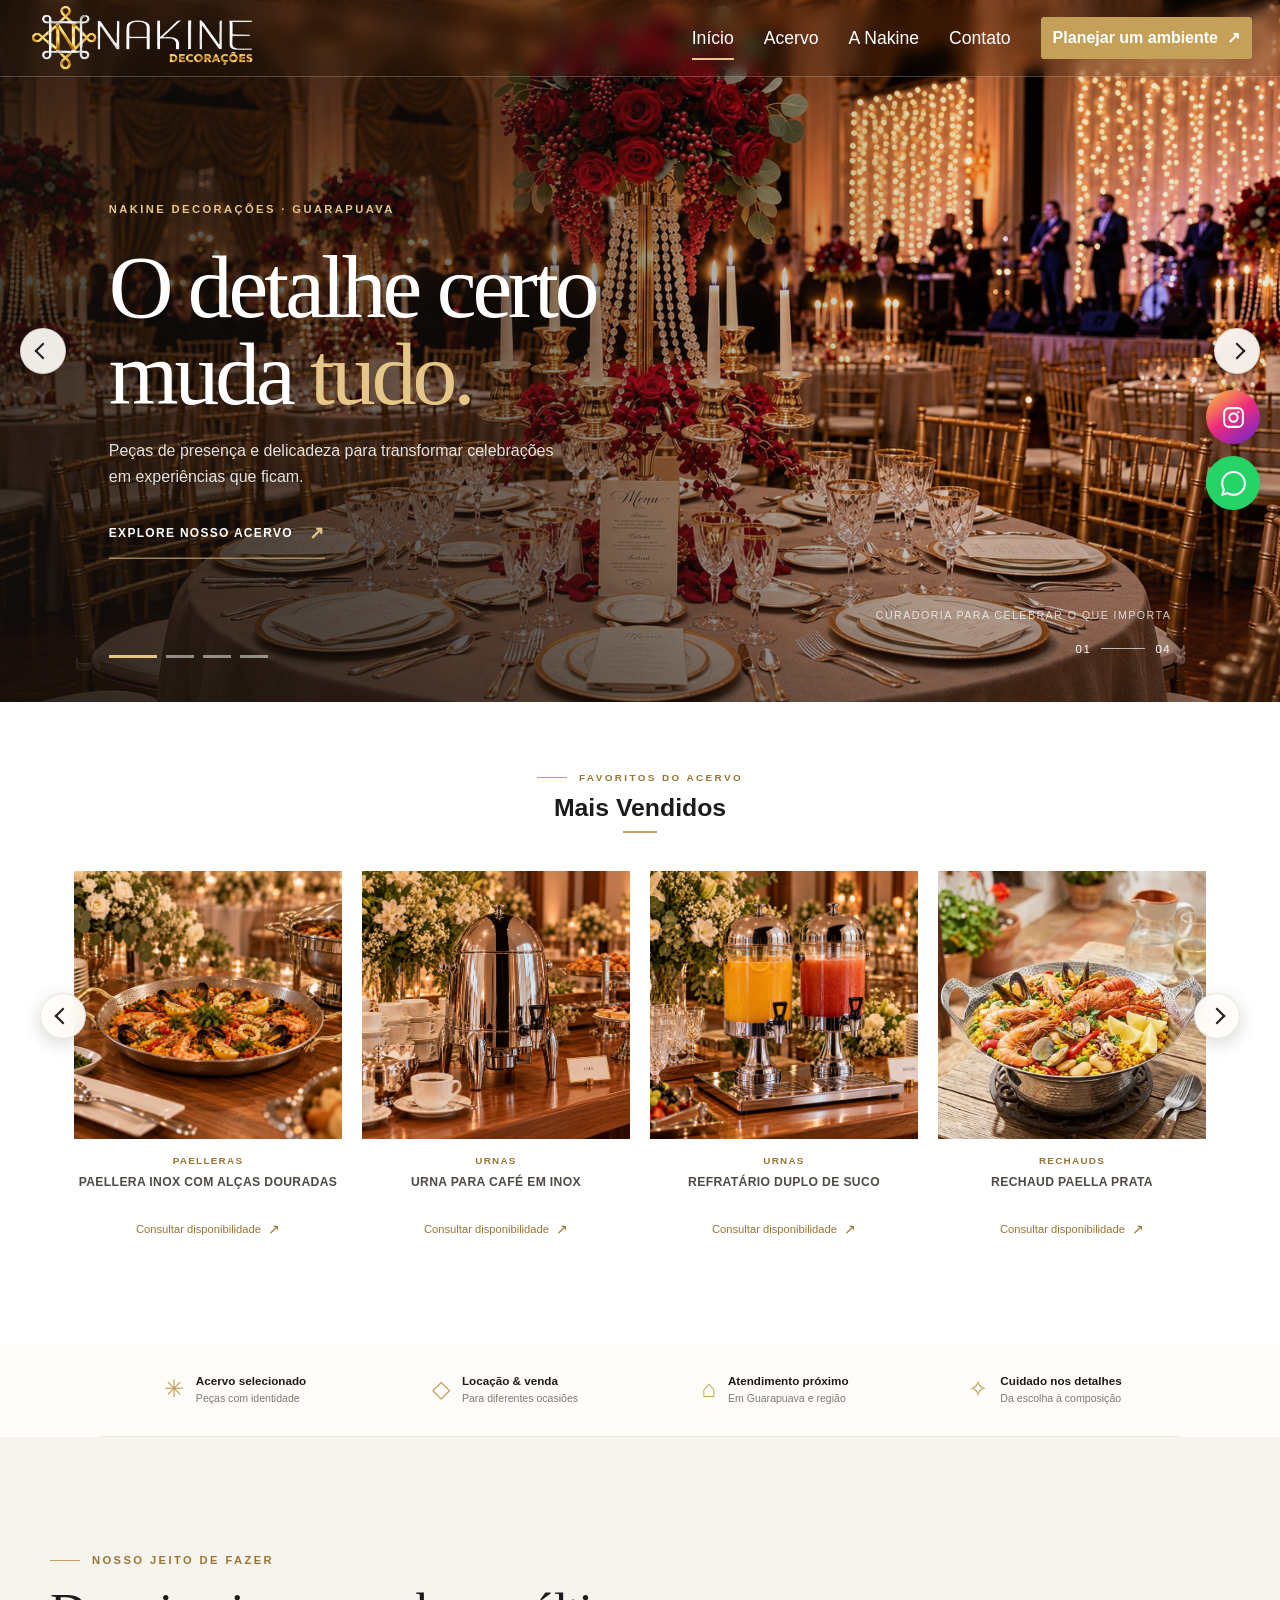
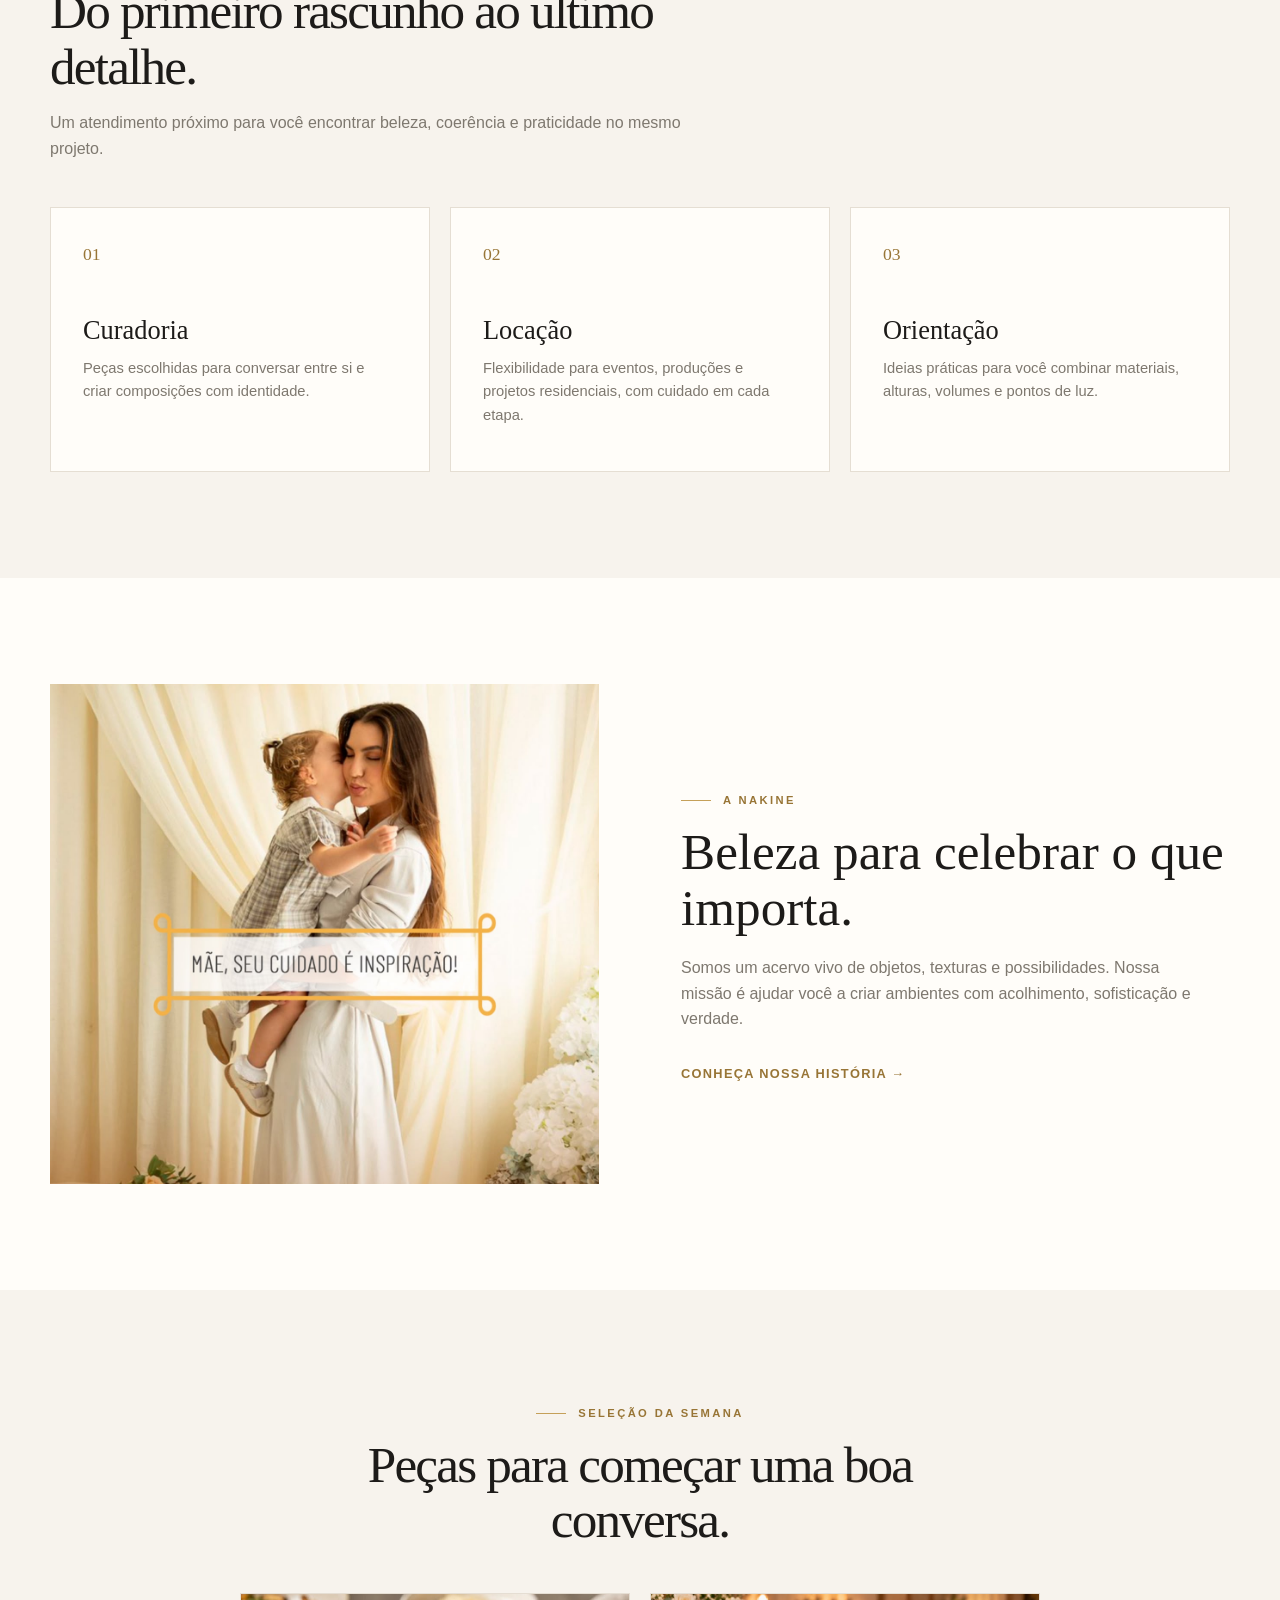
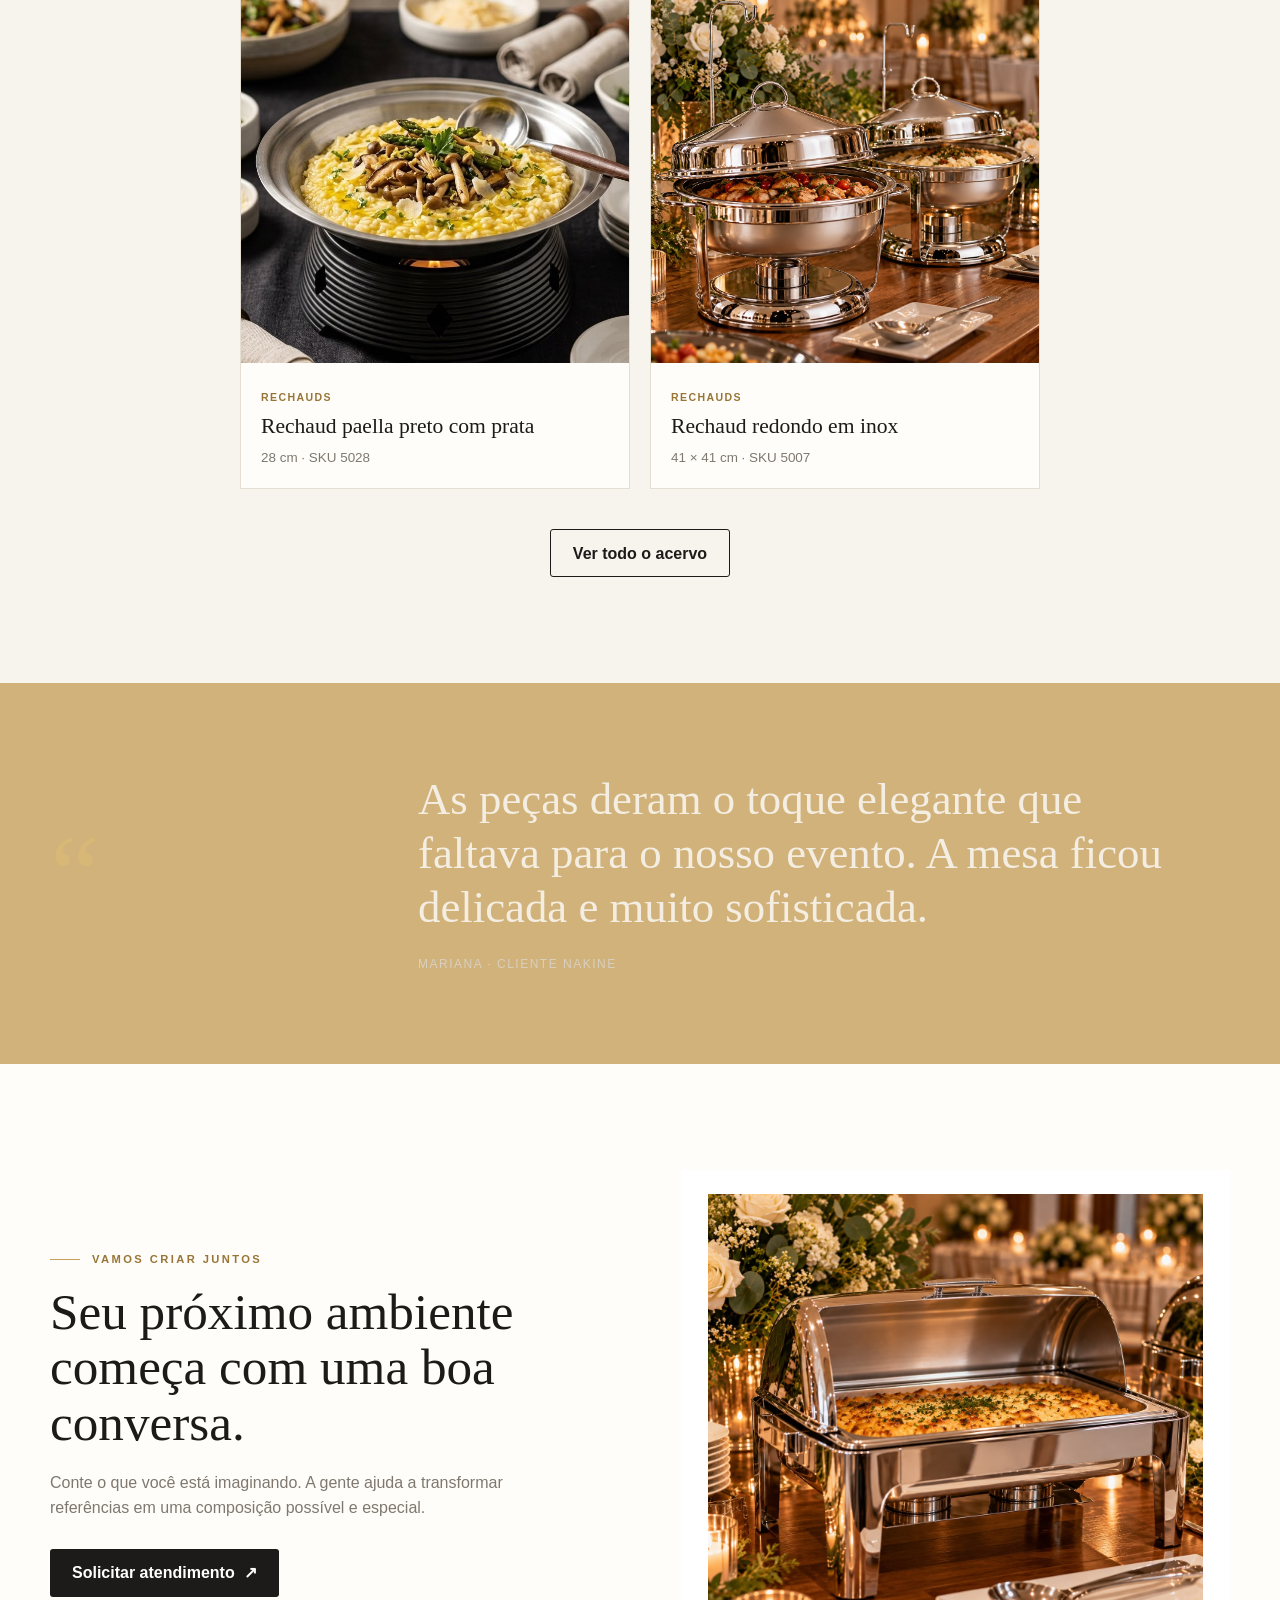
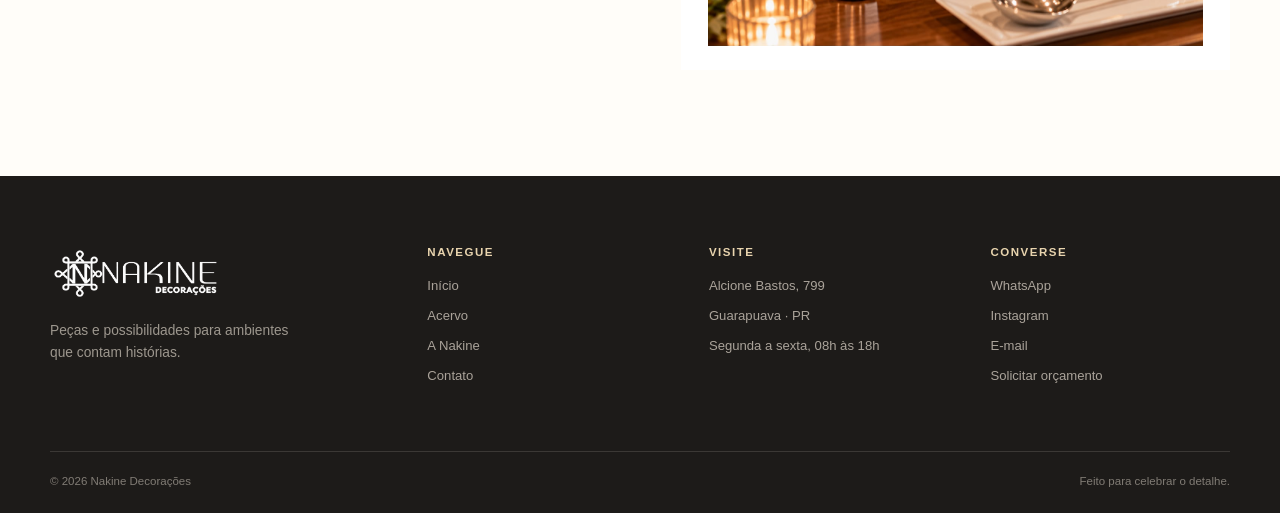
==== commit 6243f9f5: "Add files via upload" ====
--- a/index.html
+++ b/index.html
@@ -14,7 +14,7 @@
     <!-- ==================== CABECALHO E NAVEGACAO ==================== -->
     <header class="site-header home-header">
         <div class="header-inner">
-            <a class="brand" href="index.html" aria-label="Nakine, página inicial"><img class="logo-light" src="../img/logo_nakine_branco.png" alt="Nakine Decorações"><img class="logo-dark" src="../img/logo_nakine.png" alt="" aria-hidden="true"></a>
+            <a class="brand" href="index.html" aria-label="Nakine, página inicial"><img class="logo-light" src="img/logo_nakine_branco.png" alt="Nakine Decorações"><img class="logo-dark" src="img/logo_nakine.png" alt="" aria-hidden="true"></a>
             <button class="menu-toggle" type="button" aria-label="Abrir menu" aria-expanded="false">☰</button>
             <nav class="site-nav" aria-label="Navegação principal">
                 <a href="index.html" class="is-active">Início</a>
@@ -32,7 +32,7 @@
         <section class="home-hero" data-hero-carousel aria-label="Destaques Nakine">
             <div class="hero-slides">
                 <article class="hero-slide is-active" aria-hidden="false">
-                    <img src="../img/foto/foto1.png" alt="Composição decorativa da Nakine" fetchpriority="high">
+                    <img src="img/foto/foto1.png" alt="Composição decorativa da Nakine" fetchpriority="high">
                     <div class="hero-shade"></div>
                     <div class="hero-slide-content">
                         <span class="hero-kicker">Nakine Decorações · Guarapuava</span>
@@ -43,7 +43,7 @@
                     <span class="hero-slide-index">01 <i></i> 04</span>
                 </article>
                 <article class="hero-slide" aria-hidden="true">
-                    <img src="../img/foto/foto2.jpg" alt="Mesa de buffet preparada com peças decorativas" loading="lazy">
+                    <img src="img/foto/foto2.jpg" alt="Mesa de buffet preparada com peças decorativas" loading="lazy">
                     <div class="hero-shade"></div>
                     <div class="hero-slide-content">
                         <span class="hero-kicker">Momentos feitos para durar</span>
@@ -54,7 +54,7 @@
                     <span class="hero-slide-index">02 <i></i> 04</span>
                 </article>
                 <article class="hero-slide" aria-hidden="true">
-                    <img src="../img/foto/foto3.png" alt="Ambiente decorado com peças do acervo Nakine" loading="lazy">
+                    <img src="img/foto/foto3.png" alt="Ambiente decorado com peças do acervo Nakine" loading="lazy">
                     <div class="hero-shade"></div>
                     <div class="hero-slide-content">
                         <span class="hero-kicker">Acervo com curadoria</span>
@@ -65,7 +65,7 @@
                     <span class="hero-slide-index">03 <i></i> 04</span>
                 </article>
                 <article class="hero-slide" aria-hidden="true">
-                    <img src="../img/foto/foto4.png" alt="Detalhes de uma decoração Nakine para celebração" loading="lazy">
+                    <img src="img/foto/foto4.png" alt="Detalhes de uma decoração Nakine para celebração" loading="lazy">
                     <div class="hero-shade"></div>
                     <div class="hero-slide-content">
                         <span class="hero-kicker">Acervo com curadoria</span>
@@ -95,12 +95,12 @@
                     <button class="product-carousel-arrow previous" type="button" aria-label="Produtos anteriores"></button>
                     <div class="product-carousel-window">
                         <div class="product-carousel-track">
-                            <article class="showcase-product"><a class="showcase-image" href="catalogo.html"><img src="../img/paellera/paellera%20de%20aco%20inox%20prata%20com%20alcas%20douradas%2036%20cm%20-%20Sku%205030.jpeg" alt="Paellera de aço inox prata com alças douradas, 36 cm" loading="lazy"></a><span>Paelleras</span><h3>Paellera inox com alças douradas</h3><a class="showcase-link" href="https://wa.me/554291211496?text=Ol%C3%A1%2C%20gostaria%20de%20consultar%20a%20paellera%20inox%20SKU%205030." target="_blank" rel="noopener">Consultar disponibilidade <b>↗</b></a></article>
-                            <article class="showcase-product"><a class="showcase-image" href="catalogo.html"><img src="../img/urnas/urna%20para%20cafe%20em%20Inox%2012l%20-%20sku%205021.jpeg" alt="Urna para café em inox, 12 litros" loading="lazy"></a><span>Urnas</span><h3>Urna para café em inox</h3><a class="showcase-link" href="https://wa.me/554291211496?text=Ol%C3%A1%2C%20gostaria%20de%20consultar%20a%20urna%20para%20caf%C3%A9%20SKU%205021." target="_blank" rel="noopener">Consultar disponibilidade <b>↗</b></a></article>
-                            <article class="showcase-product"><a class="showcase-image" href="catalogo.html"><img src="../img/urnas/refratario%20de%20suco%20duplo%20em%20inox%2016l%20-%20sku%205020.jpeg" alt="Refratário duplo de suco em inox, 16 litros" loading="lazy"></a><span>Urnas</span><h3>Refratário duplo de suco</h3><a class="showcase-link" href="https://wa.me/554291211496?text=Ol%C3%A1%2C%20gostaria%20de%20consultar%20o%20refrat%C3%A1rio%20duplo%20SKU%205020." target="_blank" rel="noopener">Consultar disponibilidade <b>↗</b></a></article>
-                            <article class="showcase-product"><a class="showcase-image" href="catalogo.html"><img src="../img/rechaud/rechaud%20paella%20prata%20em%20inox%2038,5%20cm%20-%20sku%205029.jpeg" alt="Rechaud paella prata em inox, 38,5 cm" loading="lazy"></a><span>Rechauds</span><h3>Rechaud paella prata</h3><a class="showcase-link" href="https://wa.me/554291211496?text=Ol%C3%A1%2C%20gostaria%20de%20consultar%20o%20rechaud%20paella%20SKU%205029." target="_blank" rel="noopener">Consultar disponibilidade <b>↗</b></a></article>
-                            <article class="showcase-product"><a class="showcase-image" href="catalogo.html"><img src="../img/rechaud/rechaud%20redondo%20em%20inox%204,5l%20-%20sku%205018.jpeg" alt="Rechaud redondo em inox, 4,5 litros" loading="lazy"></a><span>Rechauds</span><h3>Rechaud redondo em inox</h3><a class="showcase-link" href="https://wa.me/554291211496?text=Ol%C3%A1%2C%20gostaria%20de%20consultar%20o%20rechaud%20redondo%20SKU%205018." target="_blank" rel="noopener">Consultar disponibilidade <b>↗</b></a></article>
-                            <article class="showcase-product"><a class="showcase-image" href="catalogo.html"><img src="../img/rechaud/rechaud%20retangular%20em%20inox%209l%2056x43x29%20-%20sku%205009.jpeg" alt="Rechaud retangular em inox, 9 litros" loading="lazy"></a><span>Rechauds</span><h3>Rechaud retangular em inox</h3><a class="showcase-link" href="https://wa.me/554291211496?text=Ol%C3%A1%2C%20gostaria%20de%20consultar%20o%20rechaud%20retangular%20SKU%205009." target="_blank" rel="noopener">Consultar disponibilidade <b>↗</b></a></article>
+                            <article class="showcase-product"><a class="showcase-image" href="catalogo.html"><img src="img/paellera/paellera%20de%20aco%20inox%20prata%20com%20alcas%20douradas%2036%20cm%20-%20Sku%205030.jpeg" alt="Paellera de aço inox prata com alças douradas, 36 cm" loading="lazy"></a><span>Paelleras</span><h3>Paellera inox com alças douradas</h3><a class="showcase-link" href="https://wa.me/554291211496?text=Ol%C3%A1%2C%20gostaria%20de%20consultar%20a%20paellera%20inox%20SKU%205030." target="_blank" rel="noopener">Consultar disponibilidade <b>↗</b></a></article>
+                            <article class="showcase-product"><a class="showcase-image" href="catalogo.html"><img src="img/urnas/urna%20para%20cafe%20em%20Inox%2012l%20-%20sku%205021.jpeg" alt="Urna para café em inox, 12 litros" loading="lazy"></a><span>Urnas</span><h3>Urna para café em inox</h3><a class="showcase-link" href="https://wa.me/554291211496?text=Ol%C3%A1%2C%20gostaria%20de%20consultar%20a%20urna%20para%20caf%C3%A9%20SKU%205021." target="_blank" rel="noopener">Consultar disponibilidade <b>↗</b></a></article>
+                            <article class="showcase-product"><a class="showcase-image" href="catalogo.html"><img src="img/urnas/refratario%20de%20suco%20duplo%20em%20inox%2016l%20-%20sku%205020.jpeg" alt="Refratário duplo de suco em inox, 16 litros" loading="lazy"></a><span>Urnas</span><h3>Refratário duplo de suco</h3><a class="showcase-link" href="https://wa.me/554291211496?text=Ol%C3%A1%2C%20gostaria%20de%20consultar%20o%20refrat%C3%A1rio%20duplo%20SKU%205020." target="_blank" rel="noopener">Consultar disponibilidade <b>↗</b></a></article>
+                            <article class="showcase-product"><a class="showcase-image" href="catalogo.html"><img src="img/rechaud/rechaud%20paella%20prata%20em%20inox%2038,5%20cm%20-%20sku%205029.jpeg" alt="Rechaud paella prata em inox, 38,5 cm" loading="lazy"></a><span>Rechauds</span><h3>Rechaud paella prata</h3><a class="showcase-link" href="https://wa.me/554291211496?text=Ol%C3%A1%2C%20gostaria%20de%20consultar%20o%20rechaud%20paella%20SKU%205029." target="_blank" rel="noopener">Consultar disponibilidade <b>↗</b></a></article>
+                            <article class="showcase-product"><a class="showcase-image" href="catalogo.html"><img src="img/rechaud/rechaud%20redondo%20em%20inox%204,5l%20-%20sku%205018.jpeg" alt="Rechaud redondo em inox, 4,5 litros" loading="lazy"></a><span>Rechauds</span><h3>Rechaud redondo em inox</h3><a class="showcase-link" href="https://wa.me/554291211496?text=Ol%C3%A1%2C%20gostaria%20de%20consultar%20o%20rechaud%20redondo%20SKU%205018." target="_blank" rel="noopener">Consultar disponibilidade <b>↗</b></a></article>
+                            <article class="showcase-product"><a class="showcase-image" href="catalogo.html"><img src="img/rechaud/rechaud%20retangular%20em%20inox%209l%2056x43x29%20-%20sku%205009.jpeg" alt="Rechaud retangular em inox, 9 litros" loading="lazy"></a><span>Rechauds</span><h3>Rechaud retangular em inox</h3><a class="showcase-link" href="https://wa.me/554291211496?text=Ol%C3%A1%2C%20gostaria%20de%20consultar%20o%20rechaud%20retangular%20SKU%205009." target="_blank" rel="noopener">Consultar disponibilidade <b>↗</b></a></article>
                         </div>
                     </div>
                     <button class="product-carousel-arrow next" type="button" aria-label="Próximos produtos"></button>
@@ -152,10 +152,9 @@
                     <span class="eyebrow">Seleção da semana</span>
                     <h2>Peças para começar uma boa conversa.</h2>
                 </div>
-                <div class="product-grid">
-                    <article class="product-card reveal"><img src="img/florais/florais.jpg" alt="Suporte floral Nakine" loading="lazy"><div class="product-info"><small>Suportes florais</small><h3>Altura para flores</h3><p>Estruturas que criam movimento e presença em mesas e recepções.</p></div></article>
-                    <article class="product-card reveal"><img src="img/candelabro/candelabro.jpg" alt="Candelabro Nakine" loading="lazy"><div class="product-info"><small>Luz & atmosfera</small><h3>Brilho no ponto certo</h3><p>Candelabros para trazer calor e elegância à composição.</p></div></article>
-                    <article class="product-card reveal"><img src="img/sousplat/sousplat1.jpg" alt="Sousplat Nakine" loading="lazy"><div class="product-info"><small>Mesa posta</small><h3>A base da celebração</h3><p>Acabamentos que valorizam cada lugar à mesa.</p></div></article>
+                <div class="product-grid selection-week-grid">
+                    <article class="product-card reveal"><img src="img/rechaud/rechaud paella preto com prata em inox 28 cm - sku 5028.jpeg" alt="Rechaud paella preto com prata em inox, 28 cm" loading="lazy"><div class="product-info"><small>Rechauds</small><h3>Rechaud paella preto com prata</h3><p>28 cm · SKU 5028</p></div></article>
+                    <article class="product-card reveal"><img src="img/rechaud/rechaud redondo em inox 41x41 cm - sku 5007.jpeg" alt="Rechaud redondo em inox, 41 por 41 cm" loading="lazy"><div class="product-info"><small>Rechauds</small><h3>Rechaud redondo em inox</h3><p>41 × 41 cm · SKU 5007</p></div></article>
                 </div>
                 <div class="product-more"><a class="button button-outline" href="catalogo.html">Ver todo o acervo</a></div>
             </div>
@@ -172,7 +171,7 @@
         <section class="section">
             <div class="container split">
                 <div class="split-copy reveal"><span class="eyebrow">Vamos criar juntos</span><h2>Seu próximo ambiente começa com uma boa conversa.</h2><p>Conte o que você está imaginando. A gente ajuda a transformar referências em uma composição possível e especial.</p><a class="button" href="contato.html">Solicitar atendimento <span>↗</span></a></div>
-                <img class="split-image reveal" src="img/vasos/vasos.jpg" alt="Composição com vasos decorativos" loading="lazy">
+                <img class="split-image split-product-image reveal" src="img/rechaud/rechaud retangular em Inox 9,5 l 64x46x45 cm - sku 5012.jpeg" alt="Rechaud retangular em inox, 9,5 litros, 64 por 46 por 45 cm, SKU 5012" loading="lazy">
             </div>
         </section>
     </main>
@@ -180,10 +179,11 @@
     <!-- ==================== RODAPE ==================== -->
     <footer class="site-footer">
         <div class="container footer-grid">
-            <div class="footer-brand"><img src="../img/logo_nakine.png" alt="Nakine Decorações"><p>Peças e possibilidades para ambientes que contam histórias.</p></div>
+            <div class="footer-brand"><img src="img/logo_nakine.png" alt="Nakine Decorações"><p>Peças e possibilidades para ambientes que contam histórias.</p></div>
             <div class="footer-column"><h3>Navegue</h3><a href="index.html">Início</a><a href="catalogo.html">Acervo</a><a href="sobre.html">A Nakine</a><a href="contato.html">Contato</a></div>
-            <div class="footer-column"><h3>Visite</h3><p>Alcione Bastos, 413</p><p>Guarapuava · PR</p><p>Segunda a sexta, 08h às 18h</p></div>
-            <div class="footer-column"><h3>Converse</h3><a href="https://wa.me/554291211496" target="_blank" rel="noopener">WhatsApp</a><a href="https://www.instagram.com/nakinedecoracoes/" target="_blank" rel="noopener">Instagram</a><a href="mailto:nakine@nakinedecoracoes.com.br">E-mail</a><a href="contato.html">Solicitar orçamento</a></div>
+            <div class="footer-column"><h3>Visite</h3><p>Alcione Bastos, 799</p><p>Guarapuava · PR</p><p>Segunda a sexta, 08h às 18h</p></div>
+            <div class="footer-column"><h3>Converse</h3><a href="https://wa.me/554291211496" target="_blank" rel="noopener">WhatsApp</a><a href="https://www.instagram.com/nakinedecoracoes/" target="_blank" rel="noopener">
+                Instagram</a><a href="mailto:nakine@nakinedecoracoes.com.br">E-mail</a><a href="contato.html">Solicitar orçamento</a></div>
         </div>
         <div class="container footer-bottom"><span>© 2026 Nakine Decorações</span><span>Feito para celebrar o detalhe.</span></div>
     </footer>
--- a/style.css
+++ b/style.css
@@ -73,9 +73,9 @@
 .hero-slide-index i { width: 44px; height: 1px; background: rgba(255,255,255,.65); }
 .hero-arrow, .product-carousel-arrow { position: absolute; z-index: 2; display: grid; width: 46px; height: 46px; place-items: center; border: 1px solid rgba(29,27,25,.1); border-radius: 50%; background: rgba(255,253,249,.92); color: var(--ink); box-shadow: 0 5px 18px rgba(29,27,25,.16); cursor: pointer; font-size: 0; line-height: 1; -webkit-appearance: none; appearance: none; -webkit-backdrop-filter: blur(10px); backdrop-filter: blur(10px); transition: background .2s ease, color .2s ease, border-color .2s ease, box-shadow .2s ease, opacity .2s ease; }
 .hero-arrow { top: 50%; transform: translateY(-50%); }
-.hero-arrow::before, .product-carousel-arrow::before { content: ""; width: 10px; height: 10px; border-top: 2px solid currentColor; border-right: 2px solid currentColor; }
-.hero-arrow-prev::before, .product-carousel-arrow.previous::before { transform: translateX(2px) rotate(-135deg); }
-.hero-arrow-next::before, .product-carousel-arrow.next::before { transform: translateX(-2px) rotate(45deg); }
+.hero-arrow::before, .product-carousel-arrow::before, .back-to-top::before { position: absolute; top: 50%; left: 50%; width: 10px; height: 10px; border-top: 2px solid currentColor; border-right: 2px solid currentColor; content: ""; }
+.hero-arrow-prev::before, .product-carousel-arrow.previous::before { transform: translate(-50%, -50%) rotate(-135deg); }
+.hero-arrow-next::before, .product-carousel-arrow.next::before { transform: translate(-50%, -50%) rotate(45deg); }
 .hero-arrow:hover, .product-carousel-arrow:hover:not(:disabled) { border-color: var(--gold); background: var(--gold); color: #fff; box-shadow: 0 7px 20px rgba(152,117,54,.3); }
 .hero-arrow-prev { left: 20px; }
 .hero-arrow-next { right: 20px; }
@@ -129,6 +129,7 @@
 .section-heading h2 { margin-top: 14px; font-size: clamp(2.35rem, 4vw, 4rem); letter-spacing: -.035em; }
 .section-heading p { margin-top: 16px; color: var(--muted); }
 .service-grid, .value-grid, .product-grid { display: grid; grid-template-columns: repeat(3, 1fr); gap: 20px; }
+.selection-week-grid { max-width: 800px; margin: 0 auto; grid-template-columns: repeat(2, minmax(0, 1fr)); }
 .service-card { min-height: 265px; padding: 32px; border: 1px solid var(--line); background: var(--paper); transition: transform .3s var(--ease), box-shadow .3s ease; }
 .service-card:hover { transform: translateY(-8px); box-shadow: var(--soft-shadow); }
 .service-index { color: var(--gold-deep); font-family: Georgia, serif; font-size: 1.1rem; }
@@ -136,6 +137,7 @@
 .service-card p, .value-card p { color: var(--muted); font-size: .92rem; }
 .split { display: grid; grid-template-columns: 1fr 1fr; align-items: center; gap: 82px; }
 .split-image { width: 100%; height: 500px; object-fit: cover; }
+.split-product-image { background: #fff; object-fit: contain; padding: 24px; }
 .split-copy h2 { margin-top: 15px; font-size: clamp(2.35rem, 4vw, 3.8rem); }
 .split-copy p { max-width: 510px; margin: 20px 0 28px; color: var(--muted); }
 .text-link { color: var(--gold-deep); font-size: .8rem; font-weight: 800; letter-spacing: 1.3px; text-decoration: none; text-transform: uppercase; }
@@ -208,7 +210,7 @@
 .whatsapp { background: #25d366; }
 .instagram { background: linear-gradient(145deg, #f9ce34 0%, #ee2a7b 48%, #6228d7 100%); }
 .back-to-top { position: fixed; right: 24px; bottom: 24px; z-index: 11; display: grid; width: 48px; height: 48px; place-items: center; border: 1px solid rgba(255,255,255,.35); border-radius: 50%; background: var(--ink); color: #fff; box-shadow: 0 8px 25px rgba(0,0,0,.18); cursor: pointer; font-size: 0; opacity: 0; pointer-events: none; transform: translateY(12px); visibility: hidden; transition: opacity .25s ease, transform .25s ease, visibility .25s ease, background .25s ease; -webkit-tap-highlight-color: transparent; }
-.back-to-top::before { content: ""; width: 10px; height: 10px; border-top: 2px solid currentColor; border-right: 2px solid currentColor; transform: translateY(3px) rotate(-45deg); }
+.back-to-top::before { transform: translate(-50%, -50%) rotate(-45deg); }
 .back-to-top.is-visible { opacity: 1; pointer-events: auto; transform: translateY(0); visibility: visible; }
 .back-to-top:hover { background: var(--gold-deep); }
 .back-to-top:focus-visible { outline: 3px solid var(--gold); outline-offset: 3px; }
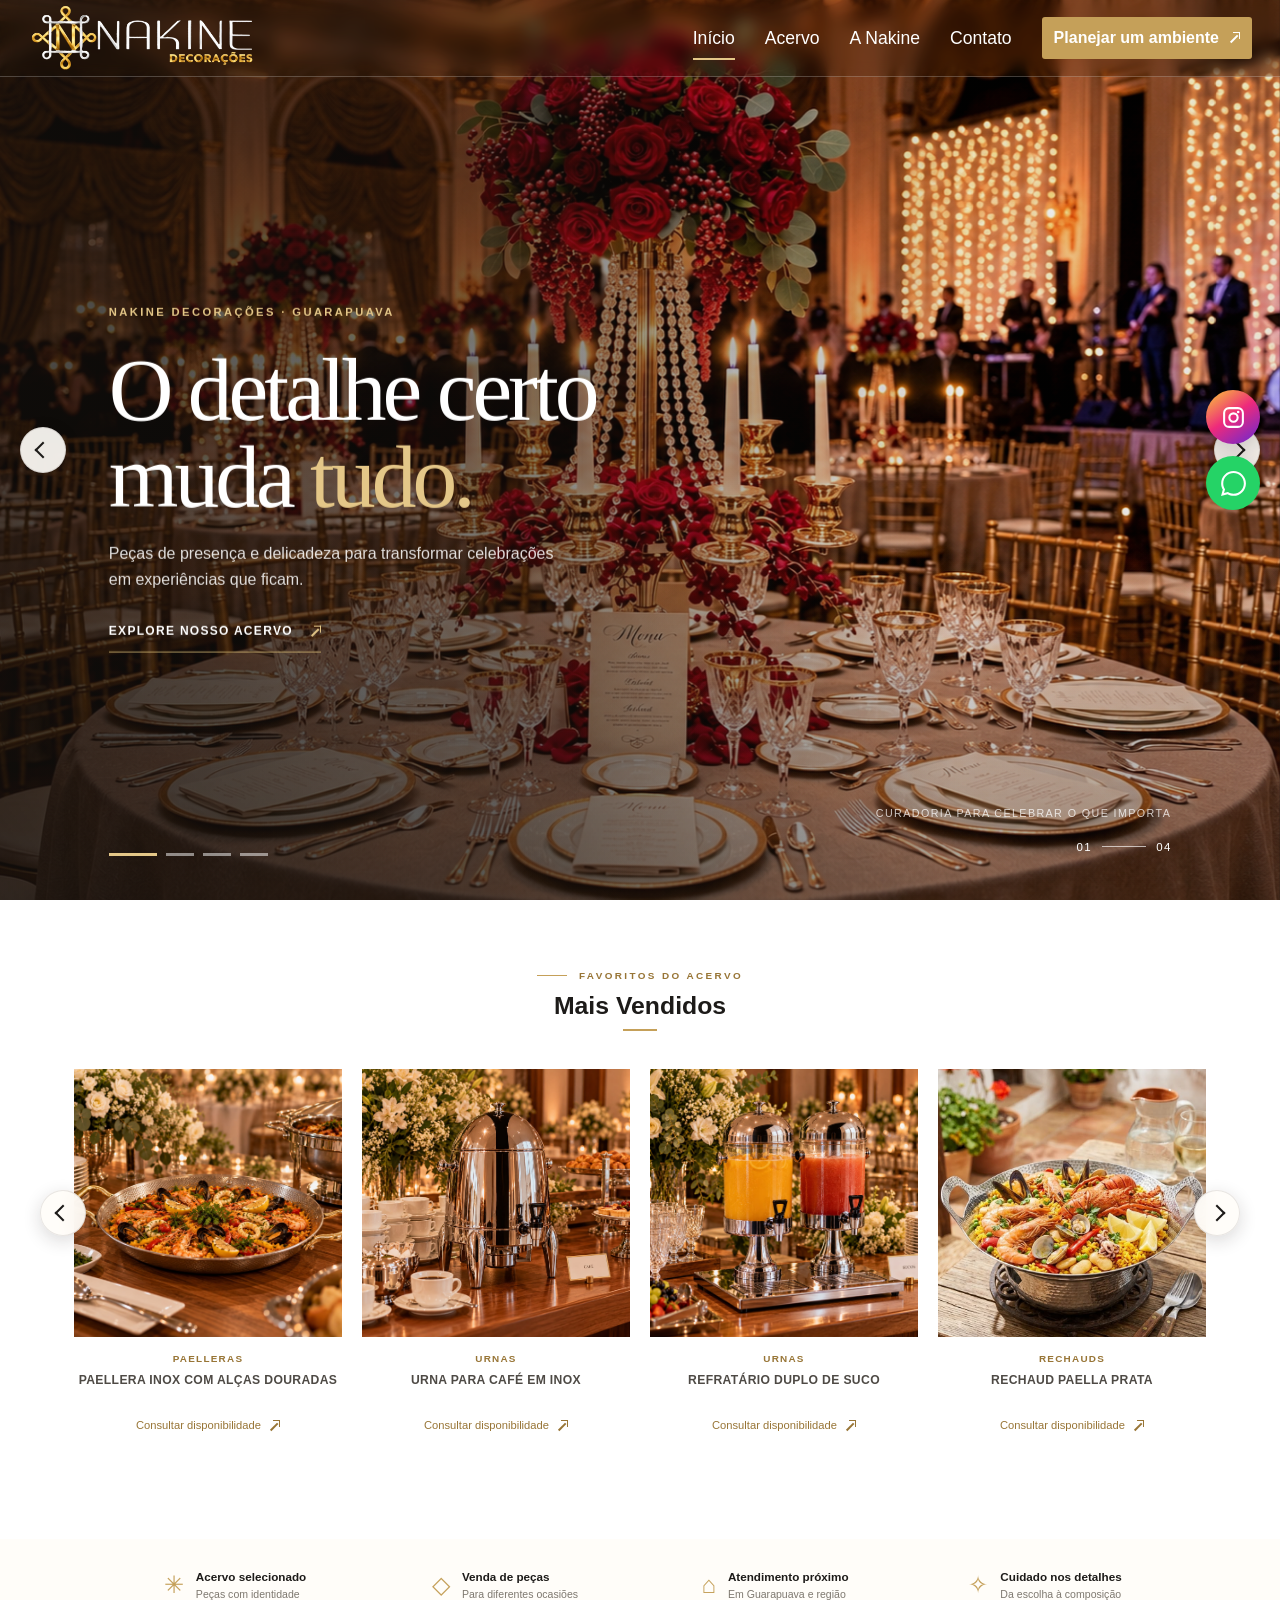
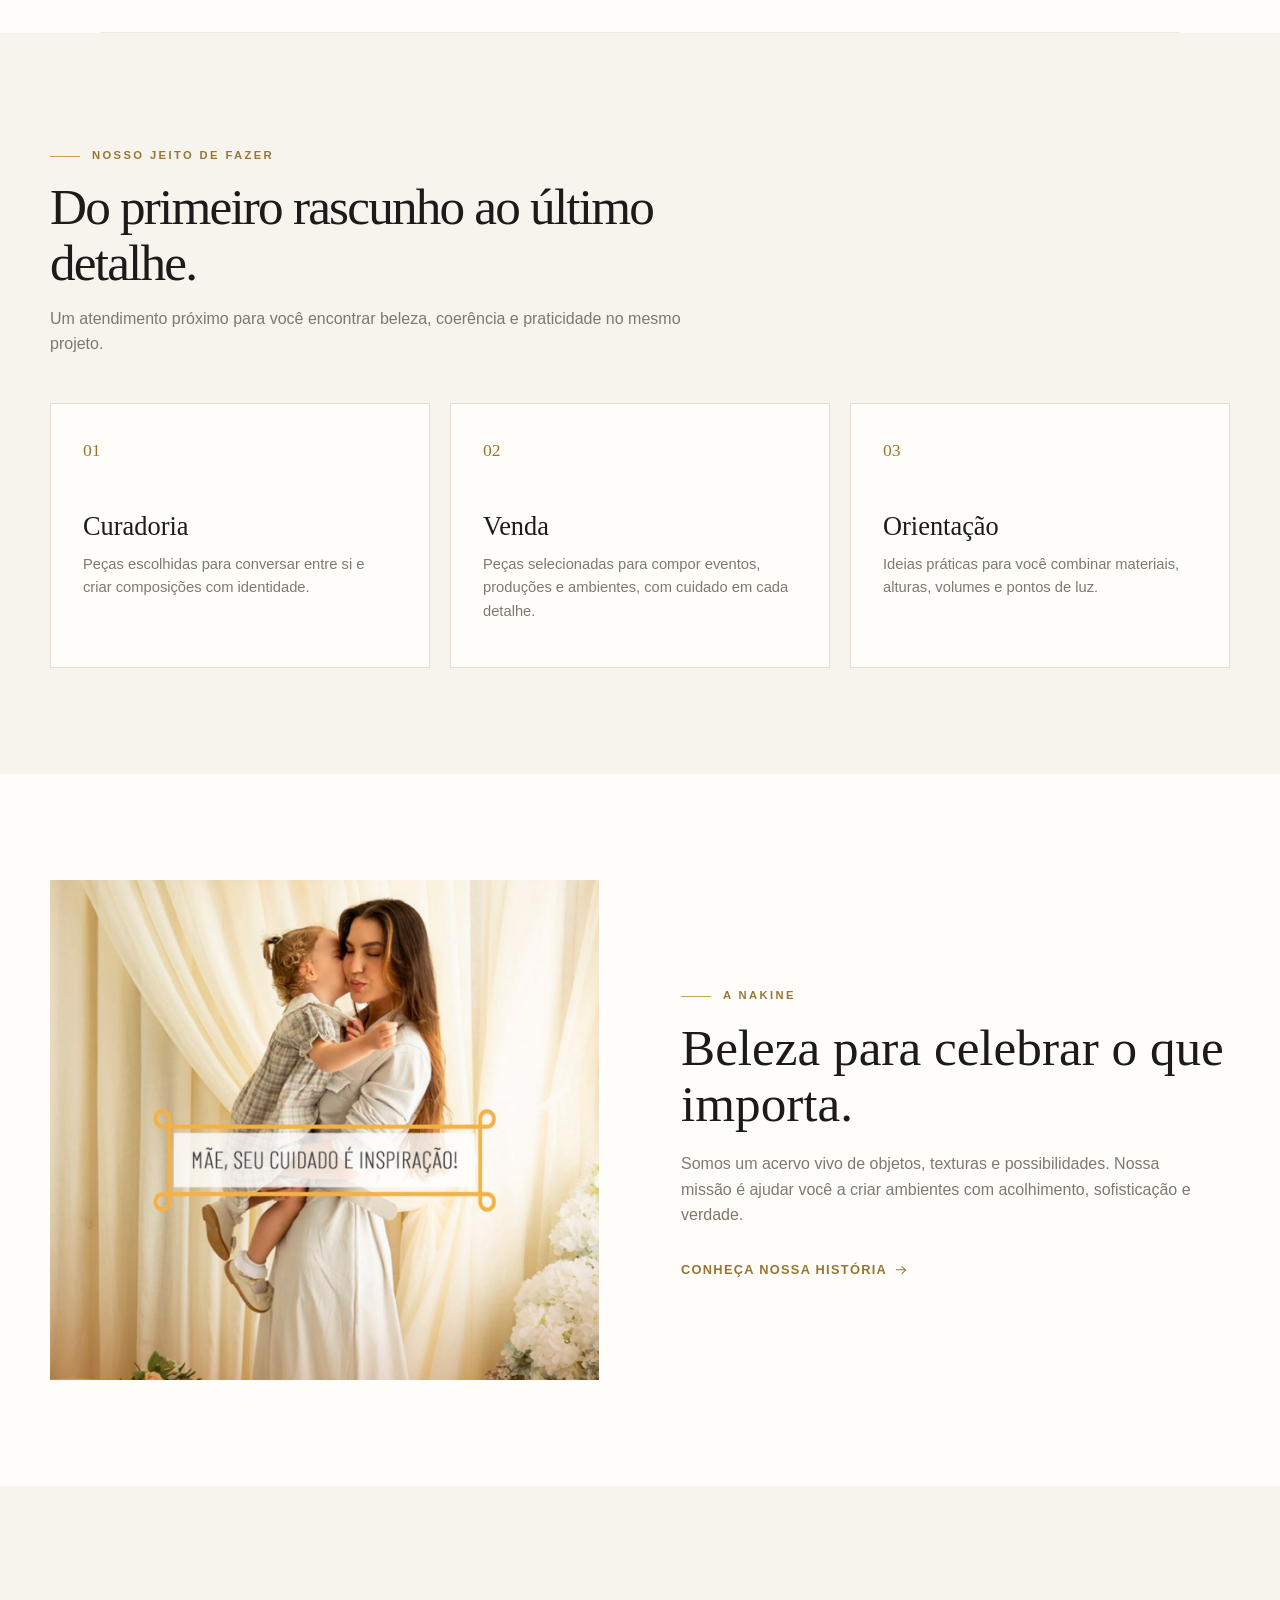
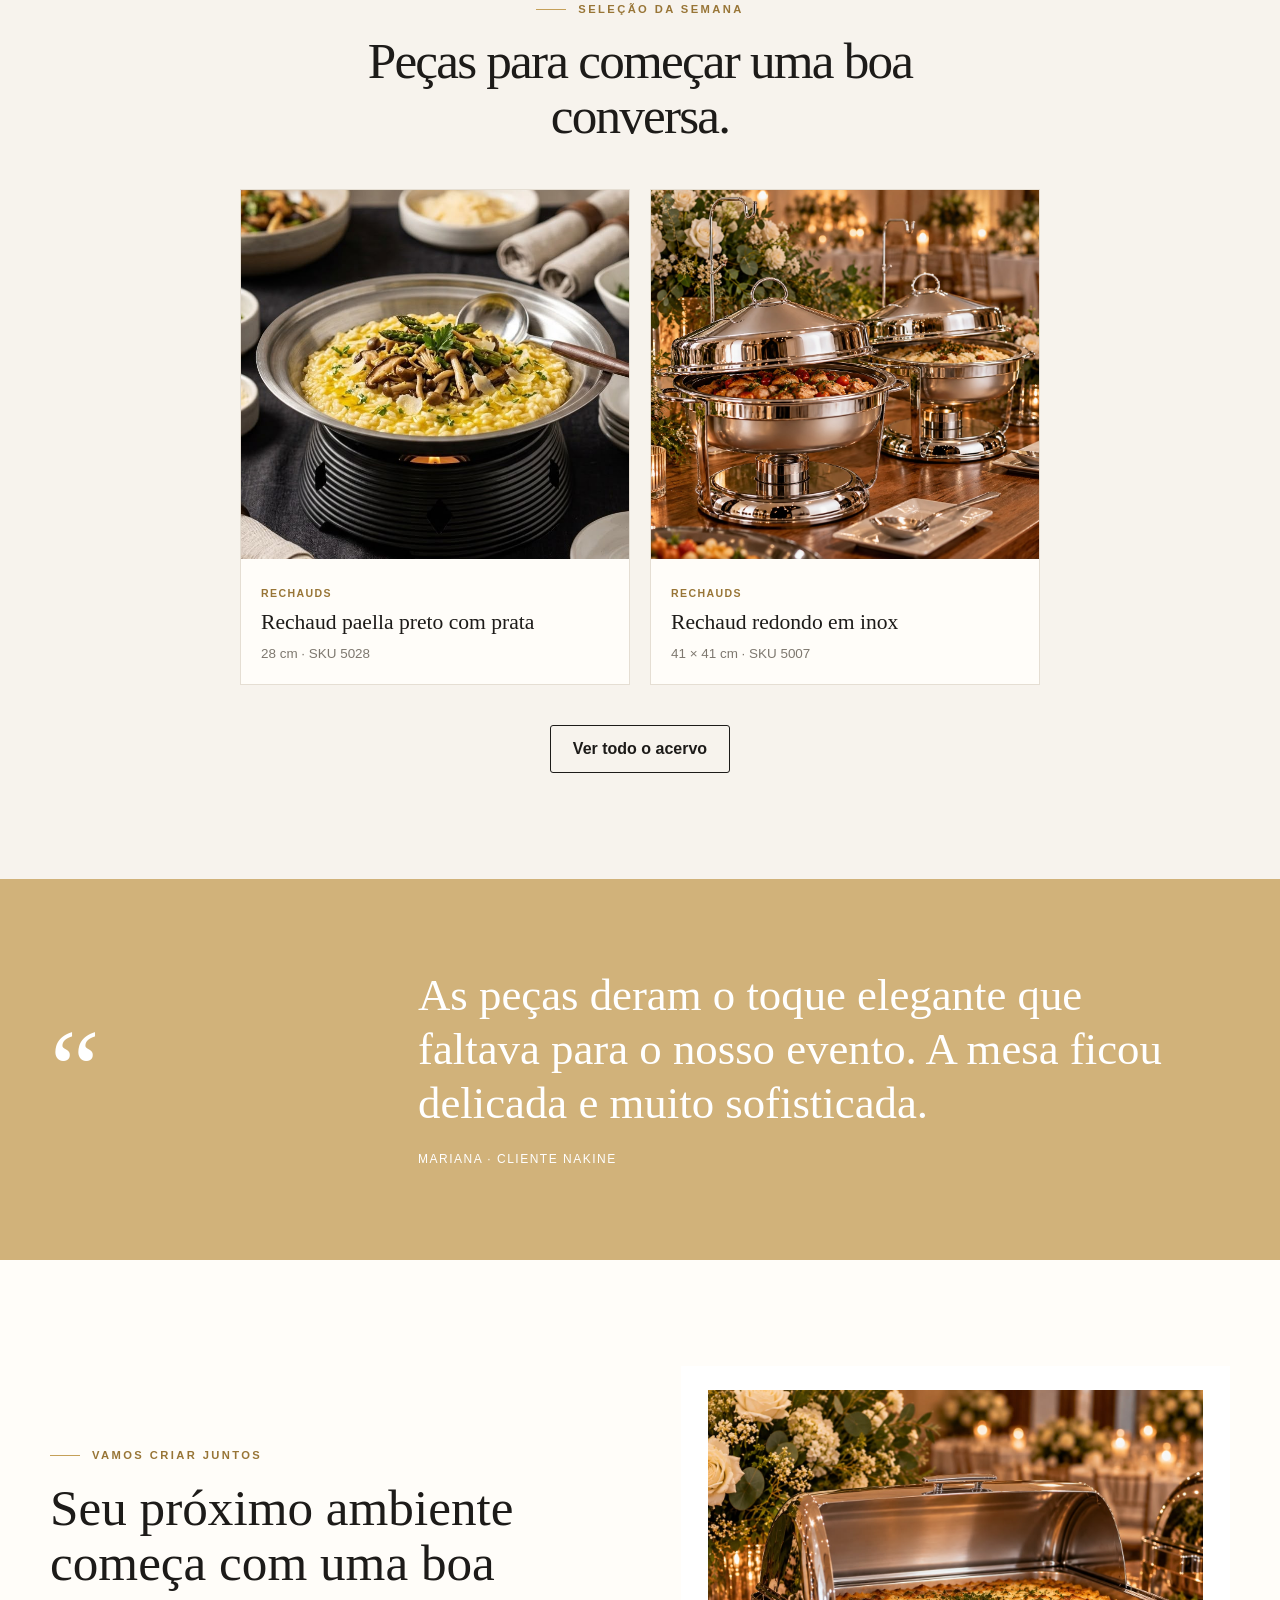
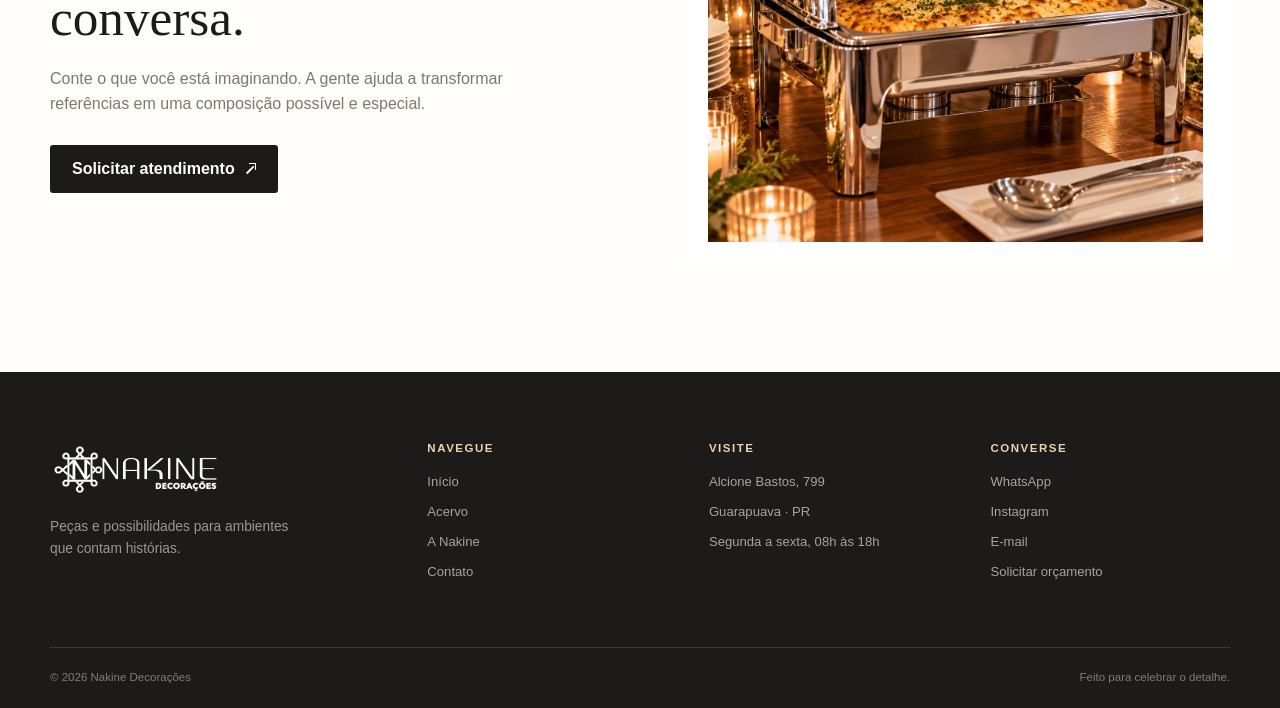
==== commit f34b661e: "Add files via upload" ====
--- a/index.html
+++ b/index.html
@@ -8,9 +8,17 @@
     <meta name="theme-color" content="#f7f3ed">
     <link rel="icon" type="image/png" href="img/xcon.png">
     <link rel="stylesheet" href="style.css">
+    <noscript><style>[data-brand-opening] { display: none; }</style></noscript>
     <title>Nakine | Decoração que permanece</title>
 </head>
 <body data-page="inicio">
+    <div class="brand-opening" data-brand-opening aria-hidden="true">
+        <div class="brand-opening-content">
+            <img class="brand-opening-logo" src="img/logo_nakine.png" alt="">
+            <span class="brand-opening-rule"></span>
+            <p class="brand-opening-label">DECORAÇÕES · GUARAPUAVA</p>
+        </div>
+    </div>
     <!-- ==================== CABECALHO E NAVEGACAO ==================== -->
     <header class="site-header home-header">
         <div class="header-inner">
@@ -22,7 +30,7 @@
                 <a href="sobre.html">A Nakine</a>
                 <a href="contato.html">Contato</a>
             </nav>
-            <a class="header-cta" href="contato.html">Planejar um ambiente <span>↗</span></a>
+                <a class="header-cta" href="contato.html">Planejar um ambiente <span class="arrow-up-right" aria-hidden="true"></span></a>
         </div>
     </header>
 
@@ -38,7 +46,7 @@
                         <span class="hero-kicker">Nakine Decorações · Guarapuava</span>
                         <h1>O detalhe certo muda <em>tudo.</em></h1>
                         <p>Peças de presença e delicadeza para transformar celebrações em experiências que ficam.</p>
-                        <a class="hero-link" href="catalogo.html">Explore nosso acervo <span>↗</span></a>
+                        <a class="hero-link" href="catalogo.html">Explore nosso acervo <span class="arrow-up-right" aria-hidden="true"></span></a>
                     </div>
                     <span class="hero-slide-index">01 <i></i> 04</span>
                 </article>
@@ -49,7 +57,7 @@
                         <span class="hero-kicker">Momentos feitos para durar</span>
                         <h2>Uma mesa. Muitas <em>memórias.</em></h2>
                         <p>Encontre a combinação que traduz o clima especial do seu evento.</p>
-                        <a class="hero-link" href="contato.html">Conte sua ideia <span>↗</span></a>
+                        <a class="hero-link" href="contato.html">Conte sua ideia <span class="arrow-up-right" aria-hidden="true"></span></a>
                     </div>
                     <span class="hero-slide-index">02 <i></i> 04</span>
                 </article>
@@ -60,7 +68,7 @@
                         <span class="hero-kicker">Acervo com curadoria</span>
                         <h2>Beleza em cada <em>composição.</em></h2>
                         <p>Texturas, alturas e formas escolhidas para criar ambientes com personalidade.</p>
-                        <a class="hero-link" href="catalogo.html">Descubra as peças <span>↗</span></a>
+                        <a class="hero-link" href="catalogo.html">Descubra as peças <span class="arrow-up-right" aria-hidden="true"></span></a>
                     </div>
                     <span class="hero-slide-index">03 <i></i> 04</span>
                 </article>
@@ -71,7 +79,7 @@
                         <span class="hero-kicker">Acervo com curadoria</span>
                         <h2>Seu momento, com <em>identidade.</em></h2>
                         <p>Texturas, alturas e formas escolhidas para criar ambientes com personalidade.</p>
-                        <a class="hero-link" href="catalogo.html">Descubra as peças <span>↗</span></a>
+                        <a class="hero-link" href="catalogo.html">Descubra as peças <span class="arrow-up-right" aria-hidden="true"></span></a>
                     </div>
                     <span class="hero-slide-index">04 <i></i> 04</span>
                 </article>
@@ -85,22 +93,22 @@
         <!-- Produtos em destaque -->
         <section class="best-sellers" aria-labelledby="best-sellers-title">
             <div class="best-sellers-container">
-                <header class="best-sellers-heading">
+                <header class="best-sellers-heading reveal">
                     <span class="eyebrow">Favoritos do acervo</span>
                     <h2 id="best-sellers-title">Mais Vendidos</h2>
                     <span class="heading-rule"></span>
                 </header>
 
-                <div class="product-carousel-row" data-product-carousel aria-label="Seis produtos em destaque do acervo">
+                <div class="product-carousel-row reveal" data-product-carousel aria-label="Seis produtos em destaque do acervo">
                     <button class="product-carousel-arrow previous" type="button" aria-label="Produtos anteriores"></button>
                     <div class="product-carousel-window">
                         <div class="product-carousel-track">
-                            <article class="showcase-product"><a class="showcase-image" href="catalogo.html"><img src="img/paellera/paellera%20de%20aco%20inox%20prata%20com%20alcas%20douradas%2036%20cm%20-%20Sku%205030.jpeg" alt="Paellera de aço inox prata com alças douradas, 36 cm" loading="lazy"></a><span>Paelleras</span><h3>Paellera inox com alças douradas</h3><a class="showcase-link" href="https://wa.me/554291211496?text=Ol%C3%A1%2C%20gostaria%20de%20consultar%20a%20paellera%20inox%20SKU%205030." target="_blank" rel="noopener">Consultar disponibilidade <b>↗</b></a></article>
-                            <article class="showcase-product"><a class="showcase-image" href="catalogo.html"><img src="img/urnas/urna%20para%20cafe%20em%20Inox%2012l%20-%20sku%205021.jpeg" alt="Urna para café em inox, 12 litros" loading="lazy"></a><span>Urnas</span><h3>Urna para café em inox</h3><a class="showcase-link" href="https://wa.me/554291211496?text=Ol%C3%A1%2C%20gostaria%20de%20consultar%20a%20urna%20para%20caf%C3%A9%20SKU%205021." target="_blank" rel="noopener">Consultar disponibilidade <b>↗</b></a></article>
-                            <article class="showcase-product"><a class="showcase-image" href="catalogo.html"><img src="img/urnas/refratario%20de%20suco%20duplo%20em%20inox%2016l%20-%20sku%205020.jpeg" alt="Refratário duplo de suco em inox, 16 litros" loading="lazy"></a><span>Urnas</span><h3>Refratário duplo de suco</h3><a class="showcase-link" href="https://wa.me/554291211496?text=Ol%C3%A1%2C%20gostaria%20de%20consultar%20o%20refrat%C3%A1rio%20duplo%20SKU%205020." target="_blank" rel="noopener">Consultar disponibilidade <b>↗</b></a></article>
-                            <article class="showcase-product"><a class="showcase-image" href="catalogo.html"><img src="img/rechaud/rechaud%20paella%20prata%20em%20inox%2038,5%20cm%20-%20sku%205029.jpeg" alt="Rechaud paella prata em inox, 38,5 cm" loading="lazy"></a><span>Rechauds</span><h3>Rechaud paella prata</h3><a class="showcase-link" href="https://wa.me/554291211496?text=Ol%C3%A1%2C%20gostaria%20de%20consultar%20o%20rechaud%20paella%20SKU%205029." target="_blank" rel="noopener">Consultar disponibilidade <b>↗</b></a></article>
-                            <article class="showcase-product"><a class="showcase-image" href="catalogo.html"><img src="img/rechaud/rechaud%20redondo%20em%20inox%204,5l%20-%20sku%205018.jpeg" alt="Rechaud redondo em inox, 4,5 litros" loading="lazy"></a><span>Rechauds</span><h3>Rechaud redondo em inox</h3><a class="showcase-link" href="https://wa.me/554291211496?text=Ol%C3%A1%2C%20gostaria%20de%20consultar%20o%20rechaud%20redondo%20SKU%205018." target="_blank" rel="noopener">Consultar disponibilidade <b>↗</b></a></article>
-                            <article class="showcase-product"><a class="showcase-image" href="catalogo.html"><img src="img/rechaud/rechaud%20retangular%20em%20inox%209l%2056x43x29%20-%20sku%205009.jpeg" alt="Rechaud retangular em inox, 9 litros" loading="lazy"></a><span>Rechauds</span><h3>Rechaud retangular em inox</h3><a class="showcase-link" href="https://wa.me/554291211496?text=Ol%C3%A1%2C%20gostaria%20de%20consultar%20o%20rechaud%20retangular%20SKU%205009." target="_blank" rel="noopener">Consultar disponibilidade <b>↗</b></a></article>
+                            <article class="showcase-product"><a class="showcase-image" href="catalogo.html"><img src="img/paellera/paellera%20de%20aco%20inox%20prata%20com%20alcas%20douradas%2036%20cm%20-%20Sku%205030.jpeg" alt="Paellera de aço inox prata com alças douradas, 36 cm" loading="lazy"></a><span>Paelleras</span><h3>Paellera inox com alças douradas</h3><a class="showcase-link" href="https://wa.me/554291211496?text=Ol%C3%A1%2C%20gostaria%20de%20consultar%20a%20paellera%20inox%20SKU%205030." target="_blank" rel="noopener">Consultar disponibilidade <span class="arrow-up-right" aria-hidden="true"></span></a></article>
+                            <article class="showcase-product"><a class="showcase-image" href="catalogo.html"><img src="img/urnas/urna%20para%20cafe%20em%20Inox%2012l%20-%20sku%205021.jpeg" alt="Urna para café em inox, 12 litros" loading="lazy"></a><span>Urnas</span><h3>Urna para café em inox</h3><a class="showcase-link" href="https://wa.me/554291211496?text=Ol%C3%A1%2C%20gostaria%20de%20consultar%20a%20urna%20para%20caf%C3%A9%20SKU%205021." target="_blank" rel="noopener">Consultar disponibilidade <span class="arrow-up-right" aria-hidden="true"></span></a></article>
+                            <article class="showcase-product"><a class="showcase-image" href="catalogo.html"><img src="img/urnas/refratario%20de%20suco%20duplo%20em%20inox%2016l%20-%20sku%205020.jpeg" alt="Refratário duplo de suco em inox, 16 litros" loading="lazy"></a><span>Urnas</span><h3>Refratário duplo de suco</h3><a class="showcase-link" href="https://wa.me/554291211496?text=Ol%C3%A1%2C%20gostaria%20de%20consultar%20o%20refrat%C3%A1rio%20duplo%20SKU%205020." target="_blank" rel="noopener">Consultar disponibilidade <span class="arrow-up-right" aria-hidden="true"></span></a></article>
+                            <article class="showcase-product"><a class="showcase-image" href="catalogo.html"><img src="img/rechaud/rechaud%20paella%20prata%20em%20inox%2038,5%20cm%20-%20sku%205029.jpeg" alt="Rechaud paella prata em inox, 38,5 cm" loading="lazy"></a><span>Rechauds</span><h3>Rechaud paella prata</h3><a class="showcase-link" href="https://wa.me/554291211496?text=Ol%C3%A1%2C%20gostaria%20de%20consultar%20o%20rechaud%20paella%20SKU%205029." target="_blank" rel="noopener">Consultar disponibilidade <span class="arrow-up-right" aria-hidden="true"></span></a></article>
+                            <article class="showcase-product"><a class="showcase-image" href="catalogo.html"><img src="img/rechaud/rechaud%20redondo%20em%20inox%204,5l%20-%20sku%205018.jpeg" alt="Rechaud redondo em inox, 4,5 litros" loading="lazy"></a><span>Rechauds</span><h3>Rechaud redondo em inox</h3><a class="showcase-link" href="https://wa.me/554291211496?text=Ol%C3%A1%2C%20gostaria%20de%20consultar%20o%20rechaud%20redondo%20SKU%205018." target="_blank" rel="noopener">Consultar disponibilidade <span class="arrow-up-right" aria-hidden="true"></span></a></article>
+                            <article class="showcase-product"><a class="showcase-image" href="catalogo.html"><img src="img/rechaud/rechaud%20retangular%20em%20inox%209l%2056x43x29%20-%20sku%205009.jpeg" alt="Rechaud retangular em inox, 9 litros" loading="lazy"></a><span>Rechauds</span><h3>Rechaud retangular em inox</h3><a class="showcase-link" href="https://wa.me/554291211496?text=Ol%C3%A1%2C%20gostaria%20de%20consultar%20o%20rechaud%20retangular%20SKU%205009." target="_blank" rel="noopener">Consultar disponibilidade <span class="arrow-up-right" aria-hidden="true"></span></a></article>
                         </div>
                     </div>
                     <button class="product-carousel-arrow next" type="button" aria-label="Próximos produtos"></button>
@@ -110,10 +118,10 @@
 
         <!-- Diferenciais da Nakine -->
         <section class="benefit-strip" aria-label="Vantagens Nakine">
-            <div><span class="benefit-icon">✳</span><p><strong>Acervo selecionado</strong><small>Peças com identidade</small></p></div>
-            <div><span class="benefit-icon">◇</span><p><strong>Locação & venda</strong><small>Para diferentes ocasiões</small></p></div>
-            <div><span class="benefit-icon">⌂</span><p><strong>Atendimento próximo</strong><small>Em Guarapuava e região</small></p></div>
-            <div><span class="benefit-icon">✧</span><p><strong>Cuidado nos detalhes</strong><small>Da escolha à composição</small></p></div>
+            <div class="reveal"><span class="benefit-icon">✳</span><p><strong>Acervo selecionado</strong><small>Peças com identidade</small></p></div>
+            <div class="reveal"><span class="benefit-icon">◇</span><p><strong>Venda de peças</strong><small>Para diferentes ocasiões</small></p></div>
+            <div class="reveal"><span class="benefit-icon">⌂</span><p><strong>Atendimento próximo</strong><small>Em Guarapuava e região</small></p></div>
+            <div class="reveal"><span class="benefit-icon">✧</span><p><strong>Cuidado nos detalhes</strong><small>Da escolha à composição</small></p></div>
         </section>
 
         <!-- Servicos -->
@@ -126,7 +134,7 @@
                 </div>
                 <div class="service-grid">
                     <article class="service-card reveal"><span class="service-index">01</span><h3>Curadoria</h3><p>Peças escolhidas para conversar entre si e criar composições com identidade.</p></article>
-                    <article class="service-card reveal"><span class="service-index">02</span><h3>Locação</h3><p>Flexibilidade para eventos, produções e projetos residenciais, com cuidado em cada etapa.</p></article>
+                    <article class="service-card reveal"><span class="service-index">02</span><h3>Venda</h3><p>Peças selecionadas para compor eventos, produções e ambientes, com cuidado em cada detalhe.</p></article>
                     <article class="service-card reveal"><span class="service-index">03</span><h3>Orientação</h3><p>Ideias práticas para você combinar materiais, alturas, volumes e pontos de luz.</p></article>
                 </div>
             </div>
@@ -140,7 +148,7 @@
                     <span class="eyebrow">A Nakine</span>
                     <h2>Beleza para celebrar o que importa.</h2>
                     <p>Somos um acervo vivo de objetos, texturas e possibilidades. Nossa missão é ajudar você a criar ambientes com acolhimento, sofisticação e verdade.</p>
-                    <a class="text-link" href="sobre.html">Conheça nossa história →</a>
+                    <a class="text-link" href="sobre.html">Conheça nossa história <span class="arrow-right" aria-hidden="true"></span></a>
                 </div>
             </div>
         </section>
@@ -156,13 +164,13 @@
                     <article class="product-card reveal"><img src="img/rechaud/rechaud paella preto com prata em inox 28 cm - sku 5028.jpeg" alt="Rechaud paella preto com prata em inox, 28 cm" loading="lazy"><div class="product-info"><small>Rechauds</small><h3>Rechaud paella preto com prata</h3><p>28 cm · SKU 5028</p></div></article>
                     <article class="product-card reveal"><img src="img/rechaud/rechaud redondo em inox 41x41 cm - sku 5007.jpeg" alt="Rechaud redondo em inox, 41 por 41 cm" loading="lazy"><div class="product-info"><small>Rechauds</small><h3>Rechaud redondo em inox</h3><p>41 × 41 cm · SKU 5007</p></div></article>
                 </div>
-                <div class="product-more"><a class="button button-outline" href="catalogo.html">Ver todo o acervo</a></div>
+                <div class="product-more reveal"><a class="button button-outline" href="catalogo.html">Ver todo o acervo</a></div>
             </div>
         </section>
 
         <!-- Depoimento -->
         <section class="quote-band">
-            <div class="container">
+            <div class="container reveal">
                 <div class="quote-mark">“</div>
                 <div><blockquote>As peças deram o toque elegante que faltava para o nosso evento. A mesa ficou delicada e muito sofisticada.</blockquote><cite>Mariana · cliente Nakine</cite></div>
             </div>
@@ -170,7 +178,7 @@
 
         <section class="section">
             <div class="container split">
-                <div class="split-copy reveal"><span class="eyebrow">Vamos criar juntos</span><h2>Seu próximo ambiente começa com uma boa conversa.</h2><p>Conte o que você está imaginando. A gente ajuda a transformar referências em uma composição possível e especial.</p><a class="button" href="contato.html">Solicitar atendimento <span>↗</span></a></div>
+                <div class="split-copy reveal"><span class="eyebrow">Vamos criar juntos</span><h2>Seu próximo ambiente começa com uma boa conversa.</h2><p>Conte o que você está imaginando. A gente ajuda a transformar referências em uma composição possível e especial.</p><a class="button" href="contato.html">Solicitar atendimento <span class="arrow-up-right" aria-hidden="true"></span></a></div>
                 <img class="split-image split-product-image reveal" src="img/rechaud/rechaud retangular em Inox 9,5 l 64x46x45 cm - sku 5012.jpeg" alt="Rechaud retangular em inox, 9,5 litros, 64 por 46 por 45 cm, SKU 5012" loading="lazy">
             </div>
         </section>
--- a/style.css
+++ b/style.css
@@ -14,12 +14,42 @@
     --ease: cubic-bezier(.22, .61, .36, 1);
 }
 
+@view-transition { navigation: auto; }
+@keyframes page-transition-in { from { opacity: 0; } to { opacity: 1; } }
+@keyframes page-transition-out { to { opacity: 0; } }
+@keyframes page-enter { from { opacity: 0; transform: translateY(8px); } to { opacity: 1; transform: none; } }
+::view-transition-old(root) { animation: page-transition-out .16s ease both; }
+::view-transition-new(root) { animation: page-transition-in .3s ease both; }
+
 * { box-sizing: border-box; margin: 0; padding: 0; }
 html { scroll-behavior: smooth; }
 body { background: var(--paper); color: var(--ink-soft); font-family: "Segoe UI", sans-serif; line-height: 1.6; }
 img { display: block; max-width: 100%; }
 a { color: inherit; }
 button, input, textarea { font: inherit; }
+
+@supports not (view-transition-name: root) {
+    main { animation: page-enter .36s var(--ease) both; }
+}
+
+.brand-opening[hidden] { display: none; }
+.brand-opening { position: fixed; inset: 0; z-index: 100; display: grid; place-items: center; overflow: hidden; background: var(--cream); }
+.brand-opening::before { position: absolute; inset: 18px; border: 1px solid rgba(152,117,54,.28); content: ""; }
+.brand-opening-content { position: relative; z-index: 1; display: grid; justify-items: center; padding: 24px; }
+.brand-opening-logo { width: min(340px, 76vw); }
+.brand-opening-rule { width: 42px; height: 1px; margin-top: 24px; background: var(--gold-deep); }
+.brand-opening-label { margin-top: 16px; color: var(--muted); font-size: .6rem; font-weight: 700; letter-spacing: .22em; }
+.brand-opening.is-playing::before { animation: brand-frame-arrive .7s .1s both; }
+.brand-opening.is-playing .brand-opening-logo { opacity: 0; transform: translateY(12px) scale(.985); animation: brand-mark-arrive .8s .12s cubic-bezier(.2,.75,.2,1) both; }
+.brand-opening.is-playing .brand-opening-rule { transform: scaleX(0); animation: brand-rule-arrive .6s .36s both; }
+.brand-opening.is-playing .brand-opening-label { opacity: 0; animation: brand-label-arrive .5s .48s both; }
+.brand-opening.is-closing { animation: brand-opening-exit .78s cubic-bezier(.76,0,.24,1) forwards; }
+@keyframes brand-frame-arrive { from { opacity: 0; } to { opacity: 1; } }
+@keyframes brand-mark-arrive { to { opacity: 1; transform: translateY(0) scale(1); } }
+@keyframes brand-rule-arrive { to { transform: scaleX(1); } }
+@keyframes brand-label-arrive { to { opacity: 1; } }
+@keyframes brand-opening-exit { to { opacity: 0; transform: scale(1.025); } }
+@keyframes brand-opening-reduced-exit { to { opacity: 0; } }
 
 .site-header { position: sticky; top: 0; z-index: 20; border-bottom: 1px solid rgba(229, 222, 211, .85); background: rgba(255, 253, 249, .94); -webkit-backdrop-filter: blur(16px); backdrop-filter: blur(16px); transition: background .3s ease, border-color .3s ease, box-shadow .3s ease; }
 .header-inner { width: min(1280px, calc(100% - 56px)); min-height: 64px; margin: auto; display: flex; align-items: center; gap: 30px; }
@@ -56,6 +86,7 @@
 .home-header:hover .menu-toggle, .home-header:focus-within .menu-toggle { color: var(--ink); }
 
 .home-hero { position: relative; min-height: 610px; height: min(78vh, 850px); overflow: hidden; background: #211b17; color: #fff; }
+.home-hero { position: relative; min-height: 100vh; height: 100vh; height: 100svh; min-height: 100svh; overflow: hidden; background: #211b17; color: #fff; }
 .hero-slides { position: absolute; inset: 0; display: flex; width: 100%; transition: transform .55s cubic-bezier(.22,.61,.36,1); will-change: transform; }
 .hero-slide { position: relative; inset: auto; flex: 0 0 100%; width: 100%; min-width: 0; overflow: hidden; }
 .hero-slide > img { width: 100%; height: 100%; object-fit: cover; object-position: center 52%; transform: scale(1.025); transition: transform 1.1s ease; }
@@ -67,6 +98,11 @@
 .hero-slide h1 em, .hero-slide h2 em { color: #e4c788; font-style: normal; }
 .hero-slide-content p { max-width: 460px; color: rgba(255,255,255,.86); font-size: 1rem; }
 .hero-link { display: inline-flex; align-items: center; gap: 16px; margin-top: 30px; padding-bottom: 10px; border-bottom: 1px solid #d8bb77; color: #fff; font-size: .75rem; font-weight: 800; letter-spacing: 1.3px; text-decoration: none; text-transform: uppercase; }
+.arrow-up-right, .arrow-right { position: relative; display: inline-block; flex: 0 0 12px; width: 12px; height: 12px; color: currentColor; font-size: 0; line-height: 0; }
+.arrow-up-right::before { position: absolute; top: 0; right: 0; width: 6px; height: 6px; border-top: 1.5px solid currentColor; border-right: 1.5px solid currentColor; content: ""; }
+.arrow-up-right::after { position: absolute; top: 6px; left: 1px; width: 10px; height: 1.5px; background: currentColor; content: ""; transform: rotate(-45deg); }
+.arrow-right::before { position: absolute; top: 50%; left: 1px; right: 2px; height: 1.5px; background: currentColor; content: ""; transform: translateY(-50%); }
+.arrow-right::after { position: absolute; top: 50%; right: 2px; width: 5px; height: 5px; border-top: 1.5px solid currentColor; border-right: 1.5px solid currentColor; content: ""; transform: translateY(-50%) rotate(45deg); }
 .hero-link span { color: #e4c788; font-size: 1.1rem; transition: transform .25s ease; }
 .hero-link:hover span { transform: translate(3px, -3px); }
 .hero-slide-index { position: absolute; right: max(8.5%, calc((100% - 1180px) / 2)); bottom: 44px; display: flex; align-items: center; gap: 10px; color: #fff; font-size: .72rem; letter-spacing: 1.5px; }
@@ -84,6 +120,20 @@
 .hero-dot { width: 28px; height: 3px; padding: 0; border: 0; background: rgba(255,255,255,.5); cursor: pointer; transition: width .25s ease, background .25s ease; }
 .hero-dot.is-active { width: 48px; background: #e4c788; }
 .hero-caption { position: absolute; right: max(8.5%, calc((100% - 1180px) / 2)); bottom: 78px; color: rgba(255,255,255,.75); font-size: .67rem; letter-spacing: 1.4px; text-transform: uppercase; }
+.home-hero .hero-slide.is-active > img { animation: hero-image-arrive 1.5s cubic-bezier(.2,.65,.3,1) both; }
+.home-hero .hero-slide.is-active .hero-kicker { animation: hero-content-arrive .7s .12s both; }
+.home-hero .hero-slide.is-active h1, .home-hero .hero-slide.is-active h2 { animation: hero-content-arrive .8s .22s both; }
+.home-hero .hero-slide.is-active .hero-slide-content p { animation: hero-content-arrive .75s .34s both; }
+.home-hero .hero-slide.is-active .hero-link { animation: hero-content-arrive .75s .46s both; }
+.home-hero .hero-slide.is-active .hero-slide-index { animation: hero-content-arrive .7s .4s both; }
+@keyframes hero-image-arrive {
+    from { transform: scale(1.075); }
+    to { transform: scale(1); }
+}
+@keyframes hero-content-arrive {
+    from { opacity: 0; transform: translateY(16px); }
+    to { opacity: 1; transform: translateY(0); }
+}
 .benefit-strip { width: min(1080px, calc(100% - 48px)); min-height: 94px; margin: auto; display: grid; grid-template-columns: repeat(4, 1fr); align-items: center; border-bottom: 1px solid #eee8df; }
 .benefit-strip > div { display: flex; justify-content: center; align-items: center; gap: 12px; padding: 18px 12px; }
 .benefit-icon { color: var(--gold); font-size: 1.5rem; }
@@ -106,8 +156,8 @@
 .showcase-product > span { display: block; margin-top: 14px; color: var(--gold-deep); font-size: .62rem; font-weight: 800; letter-spacing: 1.25px; text-transform: uppercase; }
 .showcase-product h3 { min-height: 38px; margin-top: 5px; color: var(--ink-soft); font-family: "Segoe UI", sans-serif; font-size: .76rem; font-weight: 600; letter-spacing: .35px; line-height: 1.35; text-transform: uppercase; }
 .showcase-link { display: inline-flex; align-items: center; gap: 7px; margin-top: 7px; color: var(--gold-deep); font-size: .7rem; text-decoration: none; }
-.showcase-link b { font-size: .85rem; font-weight: 500; transition: transform .2s ease; }
-.showcase-link:hover b { transform: translate(2px, -2px); }
+.showcase-link .arrow-up-right { transition: transform .2s ease; }
+.showcase-link:hover .arrow-up-right { transform: translate(2px, -2px); }
 .product-carousel-arrow { top: 39%; transform: translateY(-50%); }
 .product-carousel-arrow:disabled { opacity: .38; cursor: default; box-shadow: none; }
 .product-carousel-arrow.previous { left: 0; }
@@ -140,7 +190,7 @@
 .split-product-image { background: #fff; object-fit: contain; padding: 24px; }
 .split-copy h2 { margin-top: 15px; font-size: clamp(2.35rem, 4vw, 3.8rem); }
 .split-copy p { max-width: 510px; margin: 20px 0 28px; color: var(--muted); }
-.text-link { color: var(--gold-deep); font-size: .8rem; font-weight: 800; letter-spacing: 1.3px; text-decoration: none; text-transform: uppercase; }
+.text-link { display: inline-flex; align-items: center; gap: 8px; color: var(--gold-deep); font-size: .8rem; font-weight: 800; letter-spacing: 1.3px; text-decoration: none; text-transform: uppercase; }
 .text-link:hover { color: var(--ink); }
 
 .product-card { overflow: hidden; border: 1px solid var(--line); background: var(--paper); }
@@ -152,11 +202,11 @@
 .product-info p { margin-top: 8px; color: var(--muted); font-size: .84rem; }
 .product-more { margin-top: 40px; text-align: center; }
 
-.quote-band { background: var(--green); color: #f4ede1; }
+.quote-band { background: var(--green); color: #fff; }
 .quote-band .container { display: grid; grid-template-columns: .55fr 1.45fr; align-items: center; gap: 60px; padding-top: 90px; padding-bottom: 90px; }
-.quote-mark { color: #d7b877; font-family: Georgia, serif; font-size: 7rem; line-height: .5; }
+.quote-mark { color: #fff; font-family: Georgia, serif; font-size: 7rem; line-height: .5; }
 .quote-band blockquote { max-width: 760px; font-family: Georgia, serif; font-size: clamp(1.8rem, 3.5vw, 3.1rem); line-height: 1.2; }
-.quote-band cite { display: block; margin-top: 20px; color: #d9cfbf; font-family: "Segoe UI", sans-serif; font-size: .75rem; font-style: normal; letter-spacing: 1.5px; text-transform: uppercase; }
+.quote-band cite { display: block; margin-top: 20px; color: #fff; font-family: "Segoe UI", sans-serif; font-size: .75rem; font-style: normal; letter-spacing: 1.5px; text-transform: uppercase; }
 
 .page-hero { padding: 88px 0 76px; background: var(--cream); }
 .page-hero h1 { max-width: 760px; margin-top: 16px; font-size: clamp(3rem, 6vw, 5.8rem); }
@@ -209,14 +259,22 @@
 .social-floaters svg { width: 25px; height: 25px; fill: currentColor; }
 .whatsapp { background: #25d366; }
 .instagram { background: linear-gradient(145deg, #f9ce34 0%, #ee2a7b 48%, #6228d7 100%); }
-.back-to-top { position: fixed; right: 24px; bottom: 24px; z-index: 11; display: grid; width: 48px; height: 48px; place-items: center; border: 1px solid rgba(255,255,255,.35); border-radius: 50%; background: var(--ink); color: #fff; box-shadow: 0 8px 25px rgba(0,0,0,.18); cursor: pointer; font-size: 0; opacity: 0; pointer-events: none; transform: translateY(12px); visibility: hidden; transition: opacity .25s ease, transform .25s ease, visibility .25s ease, background .25s ease; -webkit-tap-highlight-color: transparent; }
+.back-to-top { position: fixed; right: 24px; bottom: 112px; z-index: 11; display: grid; width: 48px; height: 48px; place-items: center; border: 1px solid rgba(255,255,255,.35); border-radius: 50%; background: var(--ink); color: #fff; box-shadow: 0 8px 25px rgba(0,0,0,.18); cursor: pointer; font-size: 0; opacity: 0; pointer-events: none; transform: translateY(12px); visibility: hidden; transition: opacity .25s ease, transform .25s ease, visibility .25s ease, background .25s ease; -webkit-tap-highlight-color: transparent; }
 .back-to-top::before { transform: translate(-50%, -50%) rotate(-45deg); }
 .back-to-top.is-visible { opacity: 1; pointer-events: auto; transform: translateY(0); visibility: visible; }
 .back-to-top:hover { background: var(--gold-deep); }
 .back-to-top:focus-visible { outline: 3px solid var(--gold); outline-offset: 3px; }
 
-.reveal { opacity: 0; transform: translateY(22px); transition: opacity .7s var(--ease), transform .7s var(--ease); }
-.reveal.is-visible { opacity: 1; transform: none; }
+.reveal { opacity: 1; transform: none; transition: opacity .55s var(--ease), transform .55s var(--ease); }
+.reveal-ready .reveal { opacity: 0; transform: translateY(14px); }
+.reveal-ready .reveal.is-visible { opacity: 1; transform: none; }
+.benefit-strip > div:nth-child(2).reveal, .service-card:nth-child(2).reveal, .selection-week-grid .product-card:nth-child(2).reveal { transition-delay: .1s; }
+.benefit-strip > div:nth-child(3).reveal, .service-card:nth-child(3).reveal { transition-delay: .2s; }
+.benefit-strip > div:nth-child(4).reveal { transition-delay: .3s; }
+
+@supports (-webkit-touch-callout: none) {
+    .hero-slides, .hero-slide, .hero-slide > img { -webkit-backface-visibility: hidden; backface-visibility: hidden; }
+}
 
 /* ==================== RESPONSIVIDADE: TABLET ==================== */
 @media (max-width: 900px) {
@@ -228,7 +286,6 @@
     .site-nav a::after { display: none; }
     .home-header .site-nav a { color: var(--ink-soft); }
     .header-cta { display: none; }
-    .home-hero { min-height: 580px; height: 74vh; }
     .hero-slide-content { left: 9%; width: min(660px, 76%); }
     .hero-slide h1, .hero-slide h2 { font-size: clamp(3.4rem, 8vw, 6rem); }
     .hero-slide-index, .hero-caption { right: 9%; }
@@ -248,7 +305,6 @@
     .brand img { width: min(210px, 58vw); height: auto; }
     .menu-toggle { display: grid; flex-shrink: 0; }
     .site-nav { top: 72px; }
-    .home-hero { min-height: 680px; height: 84svh; max-height: 820px; }
     .hero-slide > img { object-position: 58% center; }
     .hero-shade { background: linear-gradient(90deg, rgba(18,15,12,.72), rgba(18,15,12,.24)), linear-gradient(0deg, rgba(18,15,12,.4), transparent 55%); }
     .hero-slide-content { top: 48%; left: 9%; width: 82%; transform: translateY(-35%); }
@@ -292,10 +348,10 @@
     .footer-bottom { flex-direction: column; margin-top: 38px; }
     .social-floaters { right: 12px; gap: 10px; margin-top: -53px; }
     .social-floaters a { width: 48px; height: 48px; }
-    .back-to-top { right: 16px; bottom: 16px; width: 44px; height: 44px; }
+    .back-to-top { right: 16px; bottom: 100px; width: 44px; height: 44px; }
 }
 
 /* ==================== ACESSIBILIDADE ==================== */
 @media (prefers-reduced-motion: reduce) {
-    *, *::before, *::after { scroll-behavior: auto !important; transition-duration: .01ms !important; animation-duration: .01ms !important; }
-}
+    html { scroll-behavior: auto !important; }
+}
